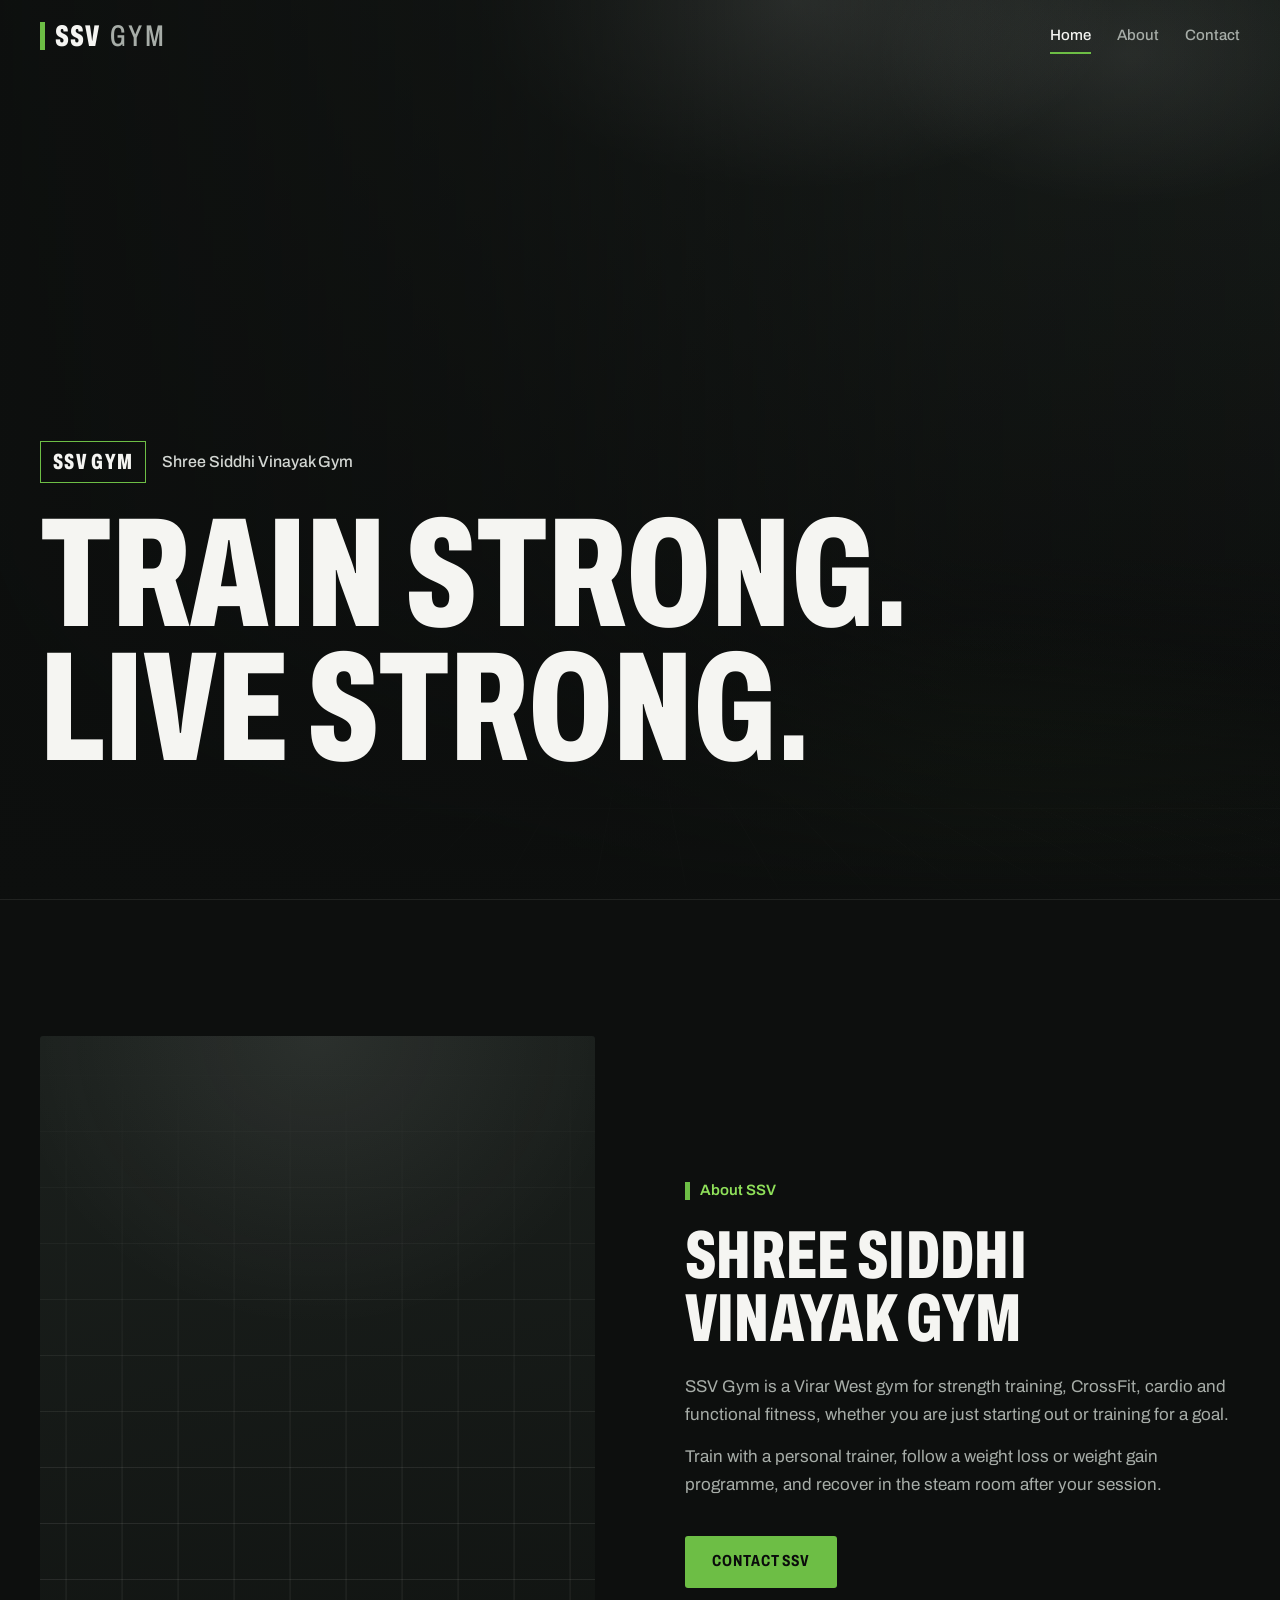
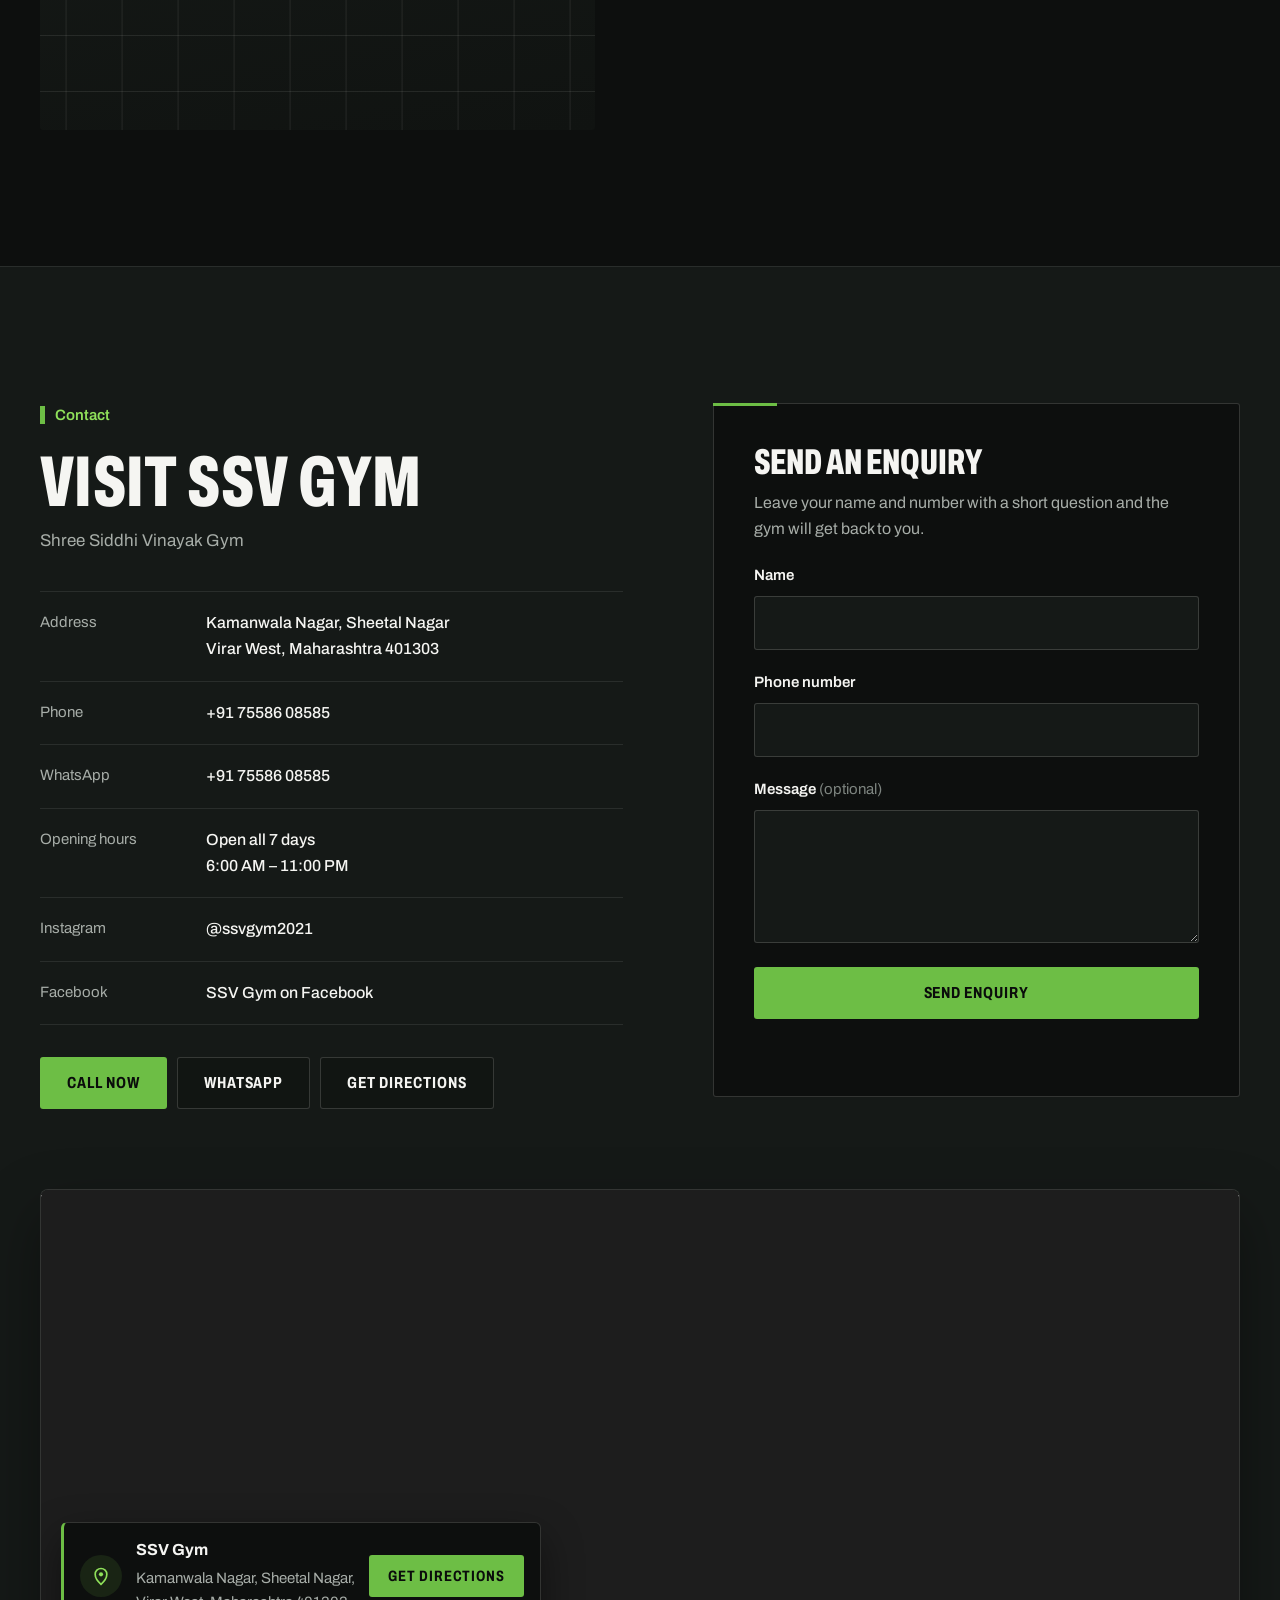
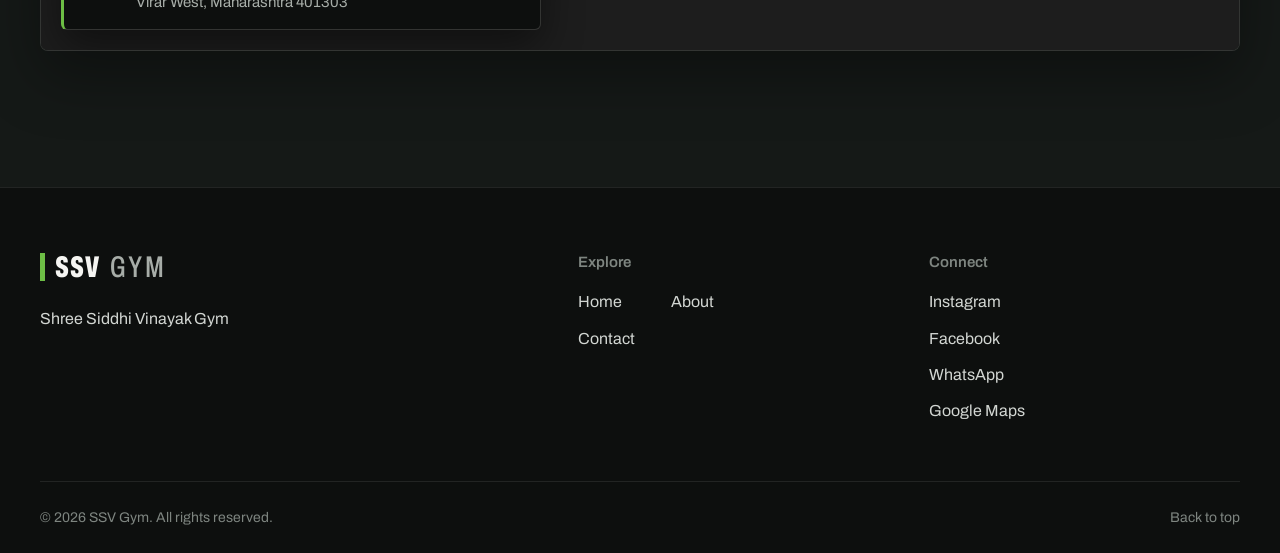
==== index.html @ 437ae0ea "Update index.html" ====
<!DOCTYPE html>
<html lang="en">
<head>
  <meta charset="utf-8">
  <meta name="viewport" content="width=device-width, initial-scale=1, viewport-fit=cover">
  <title>SSV Gym | Shree Siddhi Vinayak Gym, Virar West</title>
  <meta name="description" content="SSV Gym (Shree Siddhi Vinayak Gym) in Virar West: gym floor, CrossFit and functional training, cardio, personal training, weight loss and weight gain programmes, and a steam room.">
  <meta name="theme-color" content="#0D0F0E">

  <!-- Link previews (WhatsApp, Facebook). Swap og:image for a 1200x630 photo of SSV when you have one. -->
  <meta property="og:type" content="website">
  <meta property="og:site_name" content="SSV Gym">
  <meta property="og:title" content="SSV Gym | Shree Siddhi Vinayak Gym, Virar West">
  <meta property="og:description" content="Gym, CrossFit, cardio, personal training and steam room in Virar West. Call or WhatsApp +91 75586 08585.">
  <meta property="og:locale" content="en_IN">
  <meta property="og:url" content="https://ssv-gym.github.io/Website/">
  <meta property="og:image" content="https://ssv-gym.github.io/Website/assets/favicon.jpg">
  <meta name="twitter:card" content="summary_large_image">

  <!-- Browser tab icon: the SSV logo at assets/favicon.jpg (square, at least 192 x 192 px). -->
  <link rel="icon" href="assets/favicon.jpg" type="image/jpeg">
  <link rel="preconnect" href="https://fonts.googleapis.com">
  <link rel="preconnect" href="https://fonts.gstatic.com" crossorigin>
  <link rel="preconnect" href="https://script.google.com">
  <link rel="preconnect" href="https://script.googleusercontent.com">
  <link rel="preconnect" href="https://res.cloudinary.com">
  <link rel="stylesheet" href="https://fonts.googleapis.com/css2?family=Archivo:wdth,wght@62..125,400..800&display=swap">
  <!-- ?v= makes browsers load the new file after an update. Change it whenever you edit a CSS or JS file. -->
  <link rel="stylesheet" href="css/style.css?v=1.4.0">
  <script>document.documentElement.classList.add('js');</script>

  <!-- Business details for Google. Updated from the sheet when the page loads. -->
  <script type="application/ld+json" id="ld-business">
  {
    "@context": "https://schema.org",
    "@type": "ExerciseGym",
    "name": "SSV Gym",
    "alternateName": "Shree Siddhi Vinayak Gym",
    "description": "Gym floor, CrossFit and functional training, cardio, personal training, weight loss and weight gain programmes, and a steam room in Virar West.",
    "telephone": "+917558608585",
    "address": {
      "@type": "PostalAddress",
      "streetAddress": "Kamanwala Nagar, Sheetal Nagar",
      "addressLocality": "Virar West",
      "addressRegion": "Maharashtra",
      "postalCode": "401303",
      "addressCountry": "IN"
    },
    "geo": { "@type": "GeoCoordinates", "latitude": 19.4515801, "longitude": 72.8066756 },
    "hasMap": "https://maps.app.goo.gl/EX4aAEYxKCztUjqv6",
    "sameAs": ["https://www.instagram.com/ssvgym2021/", "https://www.facebook.com/p/SSV-GYM-100069942823280/"]
  }
  </script>

  <!-- Used only if the Google Sheet can't be reached on a visitor's first visit. Keep in step with the General tab. -->
  <script type="application/json" id="fallback-general">
  {
    "gym_name": "SSV Gym",
    "full_name": "Shree Siddhi Vinayak Gym",
    "phone": "+91 75586 08585",
    "whatsapp": "+91 75586 08585",
    "address": "Kamanwala Nagar, Sheetal Nagar | Virar West, Maharashtra 401303",
    "opening_hours": "Open all 7 days | 6:00 AM – 11:00 PM",
    "maps_url": "https://maps.app.goo.gl/EX4aAEYxKCztUjqv6",
    "maps_embed_url": "https://www.google.com/maps/embed?pb=!1m18!1m12!1m3!1d3762.0924582644457!2d72.80667559999999!3d19.451580099999997!2m3!1f0!2f0!3f0!3m2!1i1024!2i768!4f13.1!3m3!1m2!1s0x3be7a93bdce7be0f%3A0x649a18d15a19e63a!2sSSV%20Gym!5e0!3m2!1sen!2sin!4v1790316802069!5m2!1sen!2sin",
    "instagram_url": "https://www.instagram.com/ssvgym2021/",
    "facebook_url": "https://www.facebook.com/p/SSV-GYM-100069942823280/",
    "review_form": false
  }
  </script>
</head>
<body class="has-mobile-bar">
  <a class="skip-link" href="#main">Skip to content</a>

  <header class="site-header">
    <div class="container site-header__inner">
      <a class="logo" href="#home" aria-label="SSV Gym, back to top">
        <span class="logo__bar" aria-hidden="true"></span><span class="logo__word">SSV</span><span class="logo__gym">Gym</span>
      </a>
      <nav class="nav" id="site-nav" aria-label="Main">
        <ul class="nav__list">
          <li><a class="nav__link" href="#home">Home</a></li>
          <li><a class="nav__link" href="#about">About</a></li>
          <li><a class="nav__link" href="#facilities">Facilities</a></li>
          <li><a class="nav__link" href="#membership">Membership</a></li>
          <li><a class="nav__link" href="#trainers">Trainers</a></li>
          <li><a class="nav__link" href="#gallery">Gallery</a></li>
          <li><a class="nav__link" href="#contact">Contact</a></li>
        </ul>
        <a class="btn btn--primary btn--sm nav__cta" href="#membership" data-requires="membership">View membership plans</a>
      </nav>
      <button class="nav-toggle" type="button" aria-expanded="false" aria-controls="site-nav" aria-label="Open menu"><span></span><span></span></button>
    </div>
  </header>

  <main id="main">
    <!-- HERO -->
    <section class="hero" id="home" aria-labelledby="hero-title">
      <div class="hero__media media" id="hero-media" data-label="Hero photo"></div>
      <div class="hero__shade" aria-hidden="true"></div>
      <div class="container hero__inner">
        <h1 class="hero__title" id="hero-title">
          <span class="hero__brand"><b data-g="gym_name">SSV Gym</b><span data-g="full_name">Shree Siddhi Vinayak Gym</span></span>
          <span class="hero__heading" id="hero-heading"><span class="hero__line">Train strong.</span><span class="hero__line">Live strong.</span></span>
        </h1>
        <p class="hero__sub" data-g="hero_subtitle" data-optional>Strength, CrossFit and cardio under one roof in Virar West, with personal training and a steam room for recovery.</p>
        <div class="hero__actions">
          <a class="btn btn--primary" href="#facilities" data-requires="facilities">View facilities</a>
          <a class="btn btn--ghost" href="#membership" data-requires="membership">Membership plans</a>
        </div>
      </div>
      <div class="hero__strip">
        <div class="container">
          <ul class="facility-strip" data-g-list="facility_strip" aria-label="Areas at SSV Gym"><li>Main Gym</li><li>CrossFit</li><li>Cardio</li><li>Steam Room</li></ul>
        </div>
      </div>
    </section>

    <!-- QUICK STATS (General tab: stat_1_value, stat_1_label … stat_6). Hidden while empty. -->
    <section class="stats" id="stats" aria-label="SSV Gym at a glance" hidden>
      <div class="container"><dl class="stats__grid" id="stats-grid"></dl></div>
    </section>

    <!-- ANNOUNCEMENTS (hidden when nothing is active) -->
    <section class="notice" id="announcements" aria-labelledby="notice-title" hidden>
      <div class="container notice__inner">
        <h2 class="notice__label" id="notice-title">Announcements</h2>
        <ul class="notice__list" id="notice-list"></ul>
      </div>
    </section>

    <!-- ABOUT -->
    <section class="section about" id="about" aria-labelledby="about-title">
      <div class="container about__grid">
        <div class="about__media reveal">
          <div class="media media--portrait" id="about-media" data-label="About photo"></div>
          <p class="about__tag" hidden><strong id="zone-count">3</strong> dedicated areas</p>
        </div>
        <div class="about__body reveal">
          <p class="section-label">About SSV</p>
          <h2 id="about-title" data-g="about_heading">Shree Siddhi Vinayak Gym</h2>
          <div class="about__text" id="about-text">
            <p>SSV Gym is a Virar West gym for strength training, CrossFit, cardio and functional fitness, whether you are just starting out or training for a goal.</p>
            <p>Train with a personal trainer, follow a weight loss or weight gain programme, and recover in the steam room after your session.</p>
          </div>
          <ul class="highlights" id="about-highlights"><li>Personal training</li><li>Weight loss and weight gain programmes</li><li>CrossFit and functional training</li><li>Complimentary lockers</li></ul>
          <div class="about__actions">
            <a class="btn btn--primary" href="#contact">Contact SSV</a>
            <a class="text-link" href="#facilities" data-requires="facilities">Explore facilities</a>
          </div>
        </div>
      </div>
    </section>

    <!-- FACILITIES -->
    <section class="section facilities" id="facilities" aria-labelledby="facilities-title">
      <div class="container">
        <header class="section-head reveal">
          <p class="section-label">Facilities</p>
          <h2 id="facilities-title">Strength, conditioning, recovery</h2>
          <p class="section-head__lead" data-g="facilities_intro" data-optional>A full gym floor, a CrossFit and functional training zone, cardio equipment and a steam room for recovery.</p>
        </header>
        <div class="facility-grid reveal" id="facility-grid"></div>
        <div class="facility-extra" id="facility-extra" hidden>
          <h3 class="facility-extra__title">Also at SSV</h3>
          <ul class="facility-extra__list" id="facility-extra-list"></ul>
        </div>
      </div>
    </section>

    <!-- MEMBERSHIP -->
    <section class="section plans" id="membership" aria-labelledby="plans-title">
      <div class="container">
        <header class="section-head section-head--split reveal">
          <div>
            <p class="section-label">Membership</p>
            <h2 id="plans-title">Membership plans</h2>
          </div>
          <p class="section-head__lead">Pick the duration that suits your routine, then tap Enquire to ask about joining.</p>
        </header>
        <div class="plan-board reveal" id="plan-grid"></div>
        <p class="plans__note">Call or WhatsApp the gym to confirm current fees and offers.</p>
      </div>
    </section>

    <!-- TRAINERS (hidden until trainers are added) -->
    <section class="section trainers" id="trainers" aria-labelledby="trainers-title">
      <div class="container">
        <header class="section-head reveal">
          <p class="section-label">Trainers</p>
          <h2 id="trainers-title">Coaches on the floor</h2>
        </header>
        <div class="trainer-grid reveal" id="trainer-grid"></div>
      </div>
    </section>

    <!-- GALLERY (hidden until photos are added) -->
    <section class="section gallery" id="gallery" aria-labelledby="gallery-title">
      <div class="container">
        <header class="section-head section-head--split reveal">
          <div>
            <p class="section-label">Gallery</p>
            <h2 id="gallery-title">Inside SSV</h2>
          </div>
          <p class="section-head__lead">The gym floor, the CrossFit zone, training sessions, equipment and events.</p>
        </header>
        <div class="gallery__bar">
          <div class="chips" id="gallery-filters" role="group" aria-label="Filter photos by category"></div>
          <p class="gallery__count" id="gallery-count" aria-live="polite"></p>
        </div>
        <div class="gallery-grid" id="gallery-grid"></div>
      </div>
    </section>

    <!-- REVIEWS: the most liked three here, the rest in a dialog -->
    <section class="section reviews" id="reviews" aria-labelledby="reviews-title">
      <div class="container">
        <header class="section-head section-head--split reveal">
          <div>
            <p class="section-label">Reviews</p>
            <h2 id="reviews-title">What members say</h2>
          </div>
          <div class="reviews__aside">
            <div class="reviews__summary" id="reviews-summary" hidden>
              <strong class="reviews__avg" id="reviews-avg">0.0</strong>
              <div><div id="reviews-avg-stars"></div><span class="reviews__count" id="reviews-count"></span></div>
            </div>
            <div class="reviews__actions">
              <button class="btn btn--primary btn--sm" type="button" id="write-review" hidden>Write a review</button>
              <a class="text-link" id="google-reviews" href="#reviews" target="_blank" rel="noopener" hidden>See us on Google Maps</a>
            </div>
          </div>
        </header>
        <p class="reviews__note" id="reviews-note" role="status" hidden></p>
        <div class="review-grid reveal" id="review-grid"></div>
        <div class="reviews__more" id="reviews-more" hidden>
          <button class="btn btn--ghost" type="button" id="all-reviews">See all <span id="all-reviews-count"></span> reviews</button>
        </div>
      </div>
    </section>

    <!-- CONTACT -->
    <section class="section contact" id="contact" aria-labelledby="contact-title">
      <div class="container contact__grid">
        <div class="contact__info reveal">
          <p class="section-label">Contact</p>
          <h2 id="contact-title">Visit <span data-g="gym_name">SSV Gym</span></h2>
          <p class="contact__full" data-g="full_name">Shree Siddhi Vinayak Gym</p>
          <dl class="contact__list">
            <div data-row="address"><dt>Address</dt><dd data-g-lines="address">Kamanwala Nagar, Sheetal Nagar<br>Virar West, Maharashtra 401303</dd></div>
            <div data-row="phone"><dt>Phone</dt><dd><a data-link="phone" data-show="phone" href="tel:+917558608585">+91 75586 08585</a></dd></div>
            <div data-row="whatsapp"><dt>WhatsApp</dt><dd><a data-link="whatsapp" data-show="whatsapp" href="https://wa.me/917558608585" target="_blank" rel="noopener">+91 75586 08585</a></dd></div>
            <div data-row="hours"><dt>Opening hours</dt><dd data-g-lines="opening_hours">Open all 7 days<br>6:00 AM – 11:00 PM</dd></div>
            <div data-row="instagram"><dt>Instagram</dt><dd><a data-link="instagram" data-show="instagram" href="https://www.instagram.com/ssvgym2021/" target="_blank" rel="noopener">@ssvgym2021</a></dd></div>
            <div data-row="facebook"><dt>Facebook</dt><dd><a data-link="facebook" data-show="facebook" href="https://www.facebook.com/p/SSV-GYM-100069942823280/" target="_blank" rel="noopener">SSV Gym on Facebook</a></dd></div>
          </dl>
          <div class="contact__actions">
            <a class="btn btn--primary" data-link="phone" href="tel:+917558608585">Call now</a>
            <a class="btn btn--ghost" data-link="whatsapp" href="https://wa.me/917558608585" target="_blank" rel="noopener">WhatsApp</a>
            <a class="btn btn--ghost" data-link="maps" href="https://maps.app.goo.gl/EX4aAEYxKCztUjqv6" target="_blank" rel="noopener">Get directions</a>
          </div>
        </div>
        <div class="contact__side reveal">
          <form class="enquiry" id="enquiry-form" novalidate>
            <h3>Send an enquiry</h3>
            <p class="enquiry__intro">Leave your name and number with a short question and the gym will get back to you.</p>
            <div class="field"><label for="enq-name">Name</label><input id="enq-name" name="name" type="text" autocomplete="name" maxlength="80" required></div>
            <div class="field"><label for="enq-phone">Phone number</label><input id="enq-phone" name="phone" type="tel" autocomplete="tel" inputmode="tel" maxlength="20" required></div>
            <div class="field"><label for="enq-message">Message <span>(optional)</span></label><textarea id="enq-message" name="message" rows="4" maxlength="1000"></textarea></div>
            <div class="hp" aria-hidden="true"><label for="enq-website">Leave this empty</label><input id="enq-website" name="website" type="text" tabindex="-1" autocomplete="off"></div>
            <button class="btn btn--primary btn--block" type="submit">Send enquiry</button>
            <p class="enquiry__status" id="enquiry-status" role="status" aria-live="polite"></p>
          </form>
        </div>
      </div>
      <!-- MAP: dark to match the site, normal colours on hover, with the address and a directions button -->
      <div class="container contact__map reveal" hidden>
        <figure class="map" id="map-embed"></figure>
      </div>
    </section>
  </main>

  <footer class="site-footer">
    <div class="container footer__grid">
      <div class="footer__brand">
        <a class="logo" href="#home" aria-label="SSV Gym, back to top"><span class="logo__bar" aria-hidden="true"></span><span class="logo__word">SSV</span><span class="logo__gym">Gym</span></a>
        <p class="footer__full" data-g="full_name">Shree Siddhi Vinayak Gym</p>
        <p class="footer__tagline" data-g="tagline" data-optional>Train strong. Live strong.</p>
        <ul class="facility-strip facility-strip--small" data-g-list="facility_strip"><li>Main Gym</li><li>CrossFit</li><li>Cardio</li><li>Steam Room</li></ul>
      </div>
      <nav aria-label="Footer">
        <h2 class="footer__title">Explore</h2>
        <ul class="footer__nav">
          <li><a href="#home">Home</a></li>
          <li><a href="#about">About</a></li>
          <li><a href="#facilities">Facilities</a></li>
          <li><a href="#membership">Membership</a></li>
          <li><a href="#trainers">Trainers</a></li>
          <li><a href="#gallery">Gallery</a></li>
          <li><a href="#reviews">Reviews</a></li>
          <li><a href="#contact">Contact</a></li>
        </ul>
      </nav>
      <div id="footer-connect">
        <h2 class="footer__title">Connect</h2>
        <ul class="footer__links">
          <li><a data-link="instagram" href="https://www.instagram.com/ssvgym2021/" target="_blank" rel="noopener">Instagram</a></li>
          <li><a data-link="facebook" href="https://www.facebook.com/p/SSV-GYM-100069942823280/" target="_blank" rel="noopener">Facebook</a></li>
          <li><a data-link="whatsapp" href="https://wa.me/917558608585" target="_blank" rel="noopener">WhatsApp</a></li>
          <li><a data-link="maps" href="https://maps.app.goo.gl/EX4aAEYxKCztUjqv6" target="_blank" rel="noopener">Google Maps</a></li>
        </ul>
      </div>
    </div>
    <div class="container footer__bottom">
      <p>&copy; <span id="year">2026</span> SSV Gym. All rights reserved.</p>
      <a href="#home">Back to top</a>
    </div>
  </footer>

  <nav class="mobile-bar" id="mobile-bar" aria-label="Quick contact">
    <a class="btn btn--ghost" data-link="phone" href="tel:+917558608585">Call</a>
    <a class="btn btn--primary" data-link="whatsapp" href="https://wa.me/917558608585" target="_blank" rel="noopener">WhatsApp</a>
  </nav>

  <dialog class="lightbox" id="lightbox" aria-label="Photo viewer">
    <div class="lightbox__inner">
      <button class="lb-btn lightbox__close" type="button" data-lb="close" aria-label="Close photo viewer"><svg viewBox="0 0 24 24" aria-hidden="true"><path d="M6 6l12 12M18 6L6 18"/></svg></button>
      <button class="lb-btn lightbox__prev" type="button" data-lb="prev" aria-label="Previous photo"><svg viewBox="0 0 24 24" aria-hidden="true"><path d="M15 5l-7 7 7 7"/></svg></button>
      <figure class="lightbox__figure">
        <div id="lb-media"></div>
        <figcaption><span class="lightbox__count" id="lb-count"></span><strong id="lb-title"></strong><span id="lb-caption"></span></figcaption>
      </figure>
      <button class="lb-btn lightbox__next" type="button" data-lb="next" aria-label="Next photo"><svg viewBox="0 0 24 24" aria-hidden="true"><path d="M9 5l7 7-7 7"/></svg></button>
    </div>
  </dialog>

  <!-- ALL REVIEWS -->
  <dialog class="sheet" id="reviews-dialog" aria-labelledby="reviews-dialog-title">
    <div class="sheet__panel">
      <header class="sheet__head">
        <h2 id="reviews-dialog-title">All reviews</h2>
        <button class="lb-btn sheet__close" type="button" data-close aria-label="Close"><svg viewBox="0 0 24 24" aria-hidden="true"><path d="M6 6l12 12M18 6L6 18"/></svg></button>
      </header>
      <div class="sheet__bar">
        <div class="chips" role="group" aria-label="Sort reviews">
          <button type="button" class="chip" data-sort="top" aria-pressed="true">Most liked</button>
          <button type="button" class="chip" data-sort="new" aria-pressed="false">Newest</button>
        </div>
      </div>
      <div class="sheet__body">
        <div class="review-list" id="review-list"></div>
        <button class="btn btn--ghost btn--block" type="button" id="review-list-more" hidden>Show more reviews</button>
      </div>
    </div>
  </dialog>

  <!-- WRITE A REVIEW -->
  <dialog class="sheet sheet--narrow" id="review-dialog" aria-labelledby="review-dialog-title">
    <form class="sheet__panel review-form" id="review-form" novalidate>
      <header class="sheet__head">
        <h2 id="review-dialog-title">Write a review</h2>
        <button class="lb-btn sheet__close" type="button" data-close aria-label="Close"><svg viewBox="0 0 24 24" aria-hidden="true"><path d="M6 6l12 12M18 6L6 18"/></svg></button>
      </header>
      <div class="sheet__body">
        <fieldset class="stars-input">
          <legend>Your rating</legend>
          <div class="stars-input__row">
            <input type="radio" id="rate-5" name="rating" value="5"><label for="rate-5"><span class="sr-only">5 stars</span><svg viewBox="0 0 24 24" aria-hidden="true"><path d="M12 2.8l2.8 5.7 6.3.9-4.55 4.43 1.07 6.27L12 17.1l-5.62 2.99 1.07-6.27L2.9 9.4l6.3-.9z"/></svg></label>
            <input type="radio" id="rate-4" name="rating" value="4"><label for="rate-4"><span class="sr-only">4 stars</span><svg viewBox="0 0 24 24" aria-hidden="true"><path d="M12 2.8l2.8 5.7 6.3.9-4.55 4.43 1.07 6.27L12 17.1l-5.62 2.99 1.07-6.27L2.9 9.4l6.3-.9z"/></svg></label>
            <input type="radio" id="rate-3" name="rating" value="3"><label for="rate-3"><span class="sr-only">3 stars</span><svg viewBox="0 0 24 24" aria-hidden="true"><path d="M12 2.8l2.8 5.7 6.3.9-4.55 4.43 1.07 6.27L12 17.1l-5.62 2.99 1.07-6.27L2.9 9.4l6.3-.9z"/></svg></label>
            <input type="radio" id="rate-2" name="rating" value="2"><label for="rate-2"><span class="sr-only">2 stars</span><svg viewBox="0 0 24 24" aria-hidden="true"><path d="M12 2.8l2.8 5.7 6.3.9-4.55 4.43 1.07 6.27L12 17.1l-5.62 2.99 1.07-6.27L2.9 9.4l6.3-.9z"/></svg></label>
            <input type="radio" id="rate-1" name="rating" value="1"><label for="rate-1"><span class="sr-only">1 star</span><svg viewBox="0 0 24 24" aria-hidden="true"><path d="M12 2.8l2.8 5.7 6.3.9-4.55 4.43 1.07 6.27L12 17.1l-5.62 2.99 1.07-6.27L2.9 9.4l6.3-.9z"/></svg></label>
          </div>
          <span class="stars-input__text" id="rating-text" aria-hidden="true">Tap a star</span>
        </fieldset>
        <div class="field"><label for="rev-name">Your name</label><input id="rev-name" name="name" type="text" autocomplete="name" maxlength="60" required></div>
        <div class="field"><label for="rev-text">Your review</label><textarea id="rev-text" name="review" rows="5" maxlength="800" required></textarea><small class="field__count"><span id="rev-count">0</span> / 800</small></div>
        <div class="hp" aria-hidden="true"><label for="rev-website">Leave this empty</label><input id="rev-website" name="website" type="text" tabindex="-1" autocomplete="off"></div>
        <button class="btn btn--primary btn--block" type="submit">Post review</button>
        <p class="enquiry__status" id="review-status" role="status" aria-live="polite"></p>
        <p class="review-form__note">Your name and review will be shown on this website.</p>
      </div>
    </form>
  </dialog>

  <noscript><p class="noscript">JavaScript is turned off, so some content can't load. Call or WhatsApp the gym on +91 75586 08585.</p></noscript>

  <script src="js/config.js?v=1.4.0"></script>
  <script src="js/utils.js?v=1.4.0"></script>
  <script src="js/api.js?v=1.4.0"></script>
  <script src="js/gallery.js?v=1.4.0"></script>
  <script src="js/main.js?v=1.4.0"></script>
</body>
</html>
---- css/style.css ----
/* ==========================================================================
   SSV GYM — WEBSITE STYLES                                           v1.4.0
   Palette taken from the gym itself: rubber floor black, charcoal panels,
   machine-frame green (accent only), chalk white. The 5px green bar used in
   the logo is the one recurring ornament. Grids echo the floor tiles.
   Change colours in :root and everything else follows.
   ========================================================================== */

:root {
  color-scheme: dark;     /* dark scrollbars and form controls */
  --bg: #0D0F0E;          /* rubber floor */
  --bg-2: #151917;        /* charcoal panels */
  --bg-3: #1D221F;        /* raised surfaces */
  --line: rgba(245, 245, 242, 0.09);
  --line-2: rgba(245, 245, 242, 0.16);
  --green: #6DBE45;       /* machine-frame green, accents only */
  --green-2: #8FE05A;     /* hover / highlight */
  --green-soft: rgba(109, 190, 69, 0.12);
  --text: #F5F5F2;
  --text-2: #D2D6D2;
  --muted: #A7ADA8;
  --muted-2: #7E8580;
  --error: #F0957F;
  --scroll: #343B37;
  --scroll-hover: #4A544E;

  --font: "Archivo", "Helvetica Neue", Arial, sans-serif;
  --font-narrow: "Archivo", "Arial Narrow", "Roboto Condensed", sans-serif;

  --container: 1240px;
  --gutter: clamp(20px, 4vw, 40px);
  --header-h: 72px;
  --radius: 3px;
  --ease: cubic-bezier(0.2, 0.7, 0.2, 1);
}

/* ---------- base ---------- */
*, *::before, *::after { box-sizing: border-box; }
html { scroll-behavior: smooth; -webkit-text-size-adjust: 100%; scrollbar-color: var(--scroll) var(--bg); scrollbar-width: thin; }
body { margin: 0; background: var(--bg); color: var(--text); font: 400 1rem/1.65 var(--font); -webkit-font-smoothing: antialiased; }
img, svg { display: block; max-width: 100%; }
a { color: inherit; text-decoration: none; }
h1, h2, h3, h4, p, ul, dl, dd, figure, blockquote { margin: 0; }
ul { padding: 0; list-style: none; }
button, input, textarea { font: inherit; color: inherit; }
[hidden] { display: none !important; }
:focus-visible { outline: 2px solid var(--green-2); outline-offset: 3px; }
::selection { background: var(--green); color: var(--bg); }
/* Scrollbars that match the dark design (Chrome, Edge, Safari; Firefox uses scrollbar-color above) */
::-webkit-scrollbar { width: 10px; height: 10px; }
::-webkit-scrollbar-track { background: var(--bg); }
::-webkit-scrollbar-thumb { border: 2px solid var(--bg); border-radius: 999px; background: var(--scroll); }
::-webkit-scrollbar-thumb:hover { background: var(--scroll-hover); }
.sr-only { position: absolute; width: 1px; height: 1px; margin: -1px; padding: 0; overflow: hidden; clip: rect(0 0 0 0); white-space: nowrap; border: 0; }
.skip-link { position: absolute; left: 16px; top: -64px; z-index: 100; padding: 12px 18px; background: var(--green); color: var(--bg); font-weight: 600; transition: top .2s; }
.skip-link:focus { top: 12px; }
.container { width: min(100% - 2 * var(--gutter), var(--container)); margin-inline: auto; }

h1, h2 { font-family: var(--font-narrow); font-stretch: 62.5%; font-weight: 800; line-height: .92; letter-spacing: .005em; text-transform: uppercase; }
h3, h4 { font-weight: 700; line-height: 1.25; }

/* ---------- shared components ---------- */
.section { padding-block: clamp(80px, 11vw, 136px); }
section[id] { scroll-margin-top: var(--header-h); }

.section-label { display: inline-flex; align-items: center; gap: 10px; color: var(--green-2); font-size: .9375rem; font-weight: 600; }
.section-label::before { content: ""; width: 5px; height: 18px; background: var(--green); }

.section-head { max-width: 780px; margin-bottom: clamp(36px, 5vw, 56px); }
.section-head h2 { margin-top: 16px; font-size: clamp(2.75rem, 6.4vw, 5rem); }
.section-head__lead { margin-top: 18px; max-width: 58ch; color: var(--muted); font-size: 1.0625rem; }
.section-head--split { max-width: none; display: grid; gap: 20px; align-items: end; }
@media (min-width: 900px) {
  .section-head--split { grid-template-columns: minmax(0, 1fr) minmax(0, 460px); gap: 48px; }
  .section-head--split .section-head__lead { margin-top: 0; }
}

.btn { display: inline-flex; align-items: center; justify-content: center; gap: 10px; min-height: 52px; padding: 0 26px; border: 1px solid transparent; border-radius: var(--radius); font-family: var(--font-narrow); font-stretch: 75%; font-weight: 700; font-size: 1rem; letter-spacing: .06em; text-transform: uppercase; white-space: nowrap; cursor: pointer; transition: background-color .2s, border-color .2s, color .2s; }
.btn--primary { background: var(--green); color: #0A0C0B; }
.btn--primary:hover { background: var(--green-2); }
.btn--ghost { border-color: var(--line-2); background: rgba(13, 15, 14, .4); color: var(--text); }
.btn--ghost:hover { border-color: var(--green); color: var(--green-2); }
.btn--sm { min-height: 42px; padding: 0 18px; font-size: .9375rem; }
.btn--block { width: 100%; }
.btn[disabled] { opacity: .6; pointer-events: none; }
.text-link { padding-bottom: 3px; border-bottom: 1px solid var(--green); font-weight: 600; transition: color .2s; }
.text-link:hover { color: var(--green-2); }

/* ---------- image boxes & designed placeholders ---------- */
.media { position: relative; overflow: hidden; background: radial-gradient(80% 60% at var(--ph-x, 50%) 0%, rgba(245, 245, 242, .08), transparent 70%), linear-gradient(170deg, #1B201D 0%, #101311 100%); }
.media img { position: absolute; inset: 0; width: 100%; height: 100%; object-fit: cover; }
.media:not(.has-img)::before { content: ""; position: absolute; inset: 0; background-image: linear-gradient(var(--line) 1px, transparent 1px), linear-gradient(90deg, var(--line) 1px, transparent 1px); background-size: 56px 56px; background-position: center; -webkit-mask-image: linear-gradient(180deg, transparent, #000 65%); mask-image: linear-gradient(180deg, transparent, #000 65%); }
.tone-1 { --ph-x: 18%; }
.tone-2 { --ph-x: 82%; }
.tone-3 { --ph-x: 35%; }

/* ---------- header & navigation ---------- */
.site-header { position: fixed; inset: 0 0 auto; z-index: 50; height: var(--header-h); border-bottom: 1px solid transparent; transition: background-color .3s, border-color .3s; }
.site-header.is-scrolled { background: rgba(13, 15, 14, .9); border-bottom-color: var(--line); -webkit-backdrop-filter: blur(12px); backdrop-filter: blur(12px); }
.site-header__inner { height: 100%; display: flex; align-items: center; justify-content: space-between; gap: 24px; }
.logo { position: relative; z-index: 2; display: inline-flex; align-items: center; gap: 10px; font-family: var(--font-narrow); font-stretch: 62.5%; font-size: 1.875rem; line-height: 1; text-transform: uppercase; }
.logo__bar { width: 5px; height: 28px; background: var(--green); }
.logo__word { font-weight: 800; letter-spacing: .03em; }
.logo__gym { font-weight: 500; letter-spacing: .08em; color: var(--muted); }
.nav { display: flex; align-items: center; gap: 36px; }
.nav__list { display: flex; gap: 26px; }
.nav__link { position: relative; display: block; padding: 8px 0; color: var(--muted); font-size: .9375rem; font-weight: 500; transition: color .2s; }
.nav__link::after { content: ""; position: absolute; left: 0; right: 0; bottom: 2px; height: 2px; background: var(--green); transform: scaleX(0); transform-origin: left; transition: transform .3s var(--ease); }
.nav__link:hover, .nav__link.is-active { color: var(--text); }
.nav__link:hover::after, .nav__link.is-active::after { transform: scaleX(1); }
.nav-toggle { display: none; }

@media (max-width: 1080px) {
  .nav-toggle { position: relative; z-index: 2; display: inline-flex; flex-direction: column; justify-content: center; gap: 6px; width: 48px; height: 48px; padding: 0 13px; border: 1px solid var(--line-2); border-radius: var(--radius); background: rgba(13, 15, 14, .5); cursor: pointer; }
  .nav-toggle span { height: 2px; background: var(--text); transition: transform .3s var(--ease); }
  .nav-open .nav-toggle span:first-child { transform: translateY(4px) rotate(45deg); }
  .nav-open .nav-toggle span:last-child { transform: translateY(-4px) rotate(-45deg); }
  .nav { position: fixed; inset: 0; z-index: 1; flex-direction: column; align-items: stretch; justify-content: space-between; gap: 32px; padding: calc(var(--header-h) + 24px) var(--gutter) calc(32px + env(safe-area-inset-bottom)); overflow-y: auto; scrollbar-width: thin; background: var(--bg); opacity: 0; visibility: hidden; transition: opacity .25s, visibility .25s; }
  .nav-open .nav { opacity: 1; visibility: visible; }
  body.nav-open { overflow: hidden; }
  /* backdrop-filter would trap the fixed menu inside the header */
  .nav-open .site-header { background: var(--bg); -webkit-backdrop-filter: none; backdrop-filter: none; }
  .nav__list { flex-direction: column; gap: 0; }
  .nav__link { padding: 14px 0; border-bottom: 1px solid var(--line); color: var(--text); font-family: var(--font-narrow); font-stretch: 62.5%; font-weight: 800; font-size: 2.25rem; line-height: 1; text-transform: uppercase; }
  .nav__link::after { display: none; }
  .nav__link.is-active { color: var(--green-2); }
  .nav__cta { min-height: 54px; }
}

/* ---------- hero ---------- */
.hero { position: relative; isolation: isolate; display: flex; flex-direction: column; justify-content: flex-end; min-height: 640px; min-height: max(640px, 100svh); overflow: hidden; }
.hero__media { position: absolute; inset: 0; z-index: -2; }
.hero__shade { position: absolute; inset: 0; z-index: -1; background: linear-gradient(90deg, rgba(13, 15, 14, .94) 0%, rgba(13, 15, 14, .72) 38%, rgba(13, 15, 14, .25) 75%, rgba(13, 15, 14, .15) 100%), linear-gradient(0deg, var(--bg) 0%, rgba(13, 15, 14, 0) 38%); }
/* No hero photo: overhead lights and a perspective floor-tile grid */
.hero__media:not(.has-img) { background: radial-gradient(36% 30% at 62% 0%, rgba(245, 245, 242, .16), transparent 70%), radial-gradient(28% 24% at 88% 6%, rgba(245, 245, 242, .10), transparent 70%), radial-gradient(50% 45% at 78% 100%, rgba(109, 190, 69, .12), transparent 70%), linear-gradient(180deg, #1A1F1C 0%, #0D0F0E 75%); }
.hero__media:not(.has-img)::before { inset: auto -40% 0 -40%; height: 62%; background-image: linear-gradient(var(--line-2) 1px, transparent 1px), linear-gradient(90deg, var(--line-2) 1px, transparent 1px); background-size: 96px 96px; transform: perspective(520px) rotateX(64deg); transform-origin: bottom; -webkit-mask-image: linear-gradient(0deg, #000 10%, transparent 90%); mask-image: linear-gradient(0deg, #000 10%, transparent 90%); }
.hero__inner { padding-top: calc(var(--header-h) + 72px); padding-bottom: clamp(48px, 7vw, 88px); }
.hero__title { display: flex; flex-direction: column; gap: 24px; }
.hero__brand { display: flex; flex-wrap: wrap; align-items: center; gap: 10px 16px; color: var(--text-2); font-family: var(--font); font-stretch: 100%; font-size: 1rem; font-weight: 500; line-height: 1.2; letter-spacing: 0; text-transform: none; }
.hero__brand b { padding: 7px 12px 6px; border: 1px solid var(--green); color: var(--text); font-family: var(--font-narrow); font-stretch: 62.5%; font-weight: 800; font-size: 1.375rem; letter-spacing: .06em; text-transform: uppercase; }
.hero__heading { display: block; font-size: clamp(2.75rem, 13.5vw, 9.75rem); line-height: .86; }
.hero__line { display: block; }
.hero__sub { max-width: 44ch; margin-top: 26px; color: var(--text-2); font-size: clamp(1.0625rem, 1.5vw, 1.25rem); }
.hero__actions { display: flex; flex-wrap: wrap; gap: 12px; margin-top: 36px; }
.hero__strip { border-top: 1px solid var(--line); background: rgba(13, 15, 14, .7); -webkit-backdrop-filter: blur(8px); backdrop-filter: blur(8px); }
.facility-strip { display: flex; flex-wrap: wrap; align-items: center; min-height: 64px; row-gap: 6px; font-family: var(--font-narrow); font-stretch: 75%; font-weight: 700; font-size: 1.0625rem; letter-spacing: .08em; text-transform: uppercase; }
.facility-strip li + li::before { content: "\2022"; margin: 0 16px; color: var(--green); }
.facility-strip--small { min-height: 0; margin-top: 16px; color: var(--muted); font-size: .9375rem; }

/* The one orchestrated moment: hero load sequence */
@keyframes rise { from { opacity: 0; transform: translateY(28px); } to { opacity: 1; transform: none; } }
@keyframes settle { from { opacity: 0; transform: scale(1.06); } to { opacity: 1; transform: none; } }
@keyframes fade { from { opacity: 0; } to { opacity: 1; } }
.js .hero__media { animation: settle 1.6s var(--ease) both; }
.js .hero__brand, .js .hero__line, .js .hero__sub, .js .hero__actions { animation: rise .9s var(--ease) both; }
.js .hero__line:nth-child(1) { animation-delay: .1s; }
.js .hero__line:nth-child(2) { animation-delay: .2s; }
.js .hero__line:nth-child(3) { animation-delay: .28s; }
.js .hero__sub { animation-delay: .34s; }
.js .hero__actions { animation-delay: .44s; }

/* ---------- stats ---------- */
.stats { border-bottom: 1px solid var(--line); }
.stats__grid { display: grid; grid-template-columns: repeat(auto-fit, minmax(150px, 1fr)); overflow: hidden; }
.stat { display: flex; flex-direction: column-reverse; justify-content: flex-end; gap: 8px; padding: 30px 24px; box-shadow: 1px 0 0 var(--line), 0 1px 0 var(--line); }
.stat__value { font-family: var(--font-narrow); font-stretch: 62.5%; font-weight: 800; font-size: clamp(2.75rem, 5vw, 4rem); line-height: 1; }
.stat__affix { color: var(--green); }
.stat__label { color: var(--muted); font-size: .9375rem; font-weight: 500; }

/* ---------- announcements ---------- */
.notice { border-bottom: 1px solid var(--line); background: var(--bg-2); }
.notice__inner { display: grid; gap: 14px 40px; padding-block: 24px; }
.notice__label { display: inline-flex; align-items: center; gap: 10px; height: fit-content; color: var(--green-2); font-family: var(--font); font-stretch: 100%; font-size: .9375rem; font-weight: 600; line-height: 1.4; text-transform: none; }
.notice__label::before { content: ""; width: 8px; height: 8px; border-radius: 50%; background: var(--green); box-shadow: 0 0 0 4px var(--green-soft); }
.notice__list { display: grid; gap: 14px; }
.notice__item { display: grid; gap: 2px 24px; }
.notice__item time { padding-top: 2px; color: var(--muted-2); font-size: .875rem; }
.notice__item h3 { font-size: 1.0625rem; }
.notice__item p { color: var(--muted); }
@media (min-width: 760px) {
  .notice__inner { grid-template-columns: 200px minmax(0, 1fr); }
  .notice__item { grid-template-columns: 120px minmax(0, 1fr); }
}

/* ---------- about ---------- */
.about__grid { display: grid; gap: 48px; align-items: center; }
.about__media { position: relative; }
.media--portrait { aspect-ratio: 4 / 5; border-radius: var(--radius); }
.about__tag { position: absolute; left: 0; bottom: 0; display: flex; align-items: baseline; gap: 10px; padding: 18px 22px; border-top: 2px solid var(--green); background: var(--bg); color: var(--text-2); font-weight: 500; }
.about__tag strong { font-family: var(--font-narrow); font-stretch: 62.5%; font-weight: 800; font-size: 2.5rem; line-height: 1; color: var(--text); }
.about__body h2 { margin-top: 16px; font-size: clamp(2.5rem, 5.4vw, 4.25rem); }
.about__text { display: grid; gap: 14px; max-width: 60ch; margin-top: 24px; color: var(--muted); font-size: 1.0625rem; }
.highlights { display: grid; grid-template-columns: 1fr 1fr; gap: 12px 24px; margin-top: 32px; padding-top: 28px; border-top: 1px solid var(--line); }
.highlights li { display: flex; align-items: baseline; gap: 12px; font-weight: 600; }
.highlights li::before { content: ""; flex: none; width: 10px; height: 10px; background: var(--green); transform: translateY(1px); }
.about__actions { display: flex; flex-wrap: wrap; align-items: center; gap: 28px; margin-top: 36px; }
@media (min-width: 920px) { .about__grid { grid-template-columns: minmax(0, 1fr) minmax(0, 1fr); gap: clamp(56px, 7vw, 104px); } }
@media (max-width: 480px) { .highlights { grid-template-columns: 1fr; } }

/* ---------- facilities: three zones side by side ---------- */
.facilities { border-top: 1px solid var(--line); }
.facility-grid { display: grid; gap: 2px; }
.facility-card { position: relative; isolation: isolate; display: flex; flex-direction: column; justify-content: flex-end; min-height: clamp(440px, 48vw, 600px); overflow: hidden; background: var(--bg-2); }
.facility-card__media { position: absolute; inset: 0; z-index: -2; transition: transform 1.2s var(--ease); }
.facility-card::before { content: ""; position: absolute; inset: 0; z-index: -1; background: linear-gradient(180deg, rgba(13, 15, 14, .05) 25%, rgba(13, 15, 14, .88) 80%); }
.facility-card::after { content: ""; position: absolute; left: 0; right: 0; bottom: 0; height: 3px; background: var(--green); transform: scaleX(0); transform-origin: left; transition: transform .6s var(--ease); }
a.facility-card:hover::after, a.facility-card:focus-visible::after { transform: scaleX(1); }
.facility-card:hover .facility-card__media { transform: scale(1.04); }
.facility-card:focus-visible { outline-offset: -3px; }
.facility-card__arrow { position: absolute; top: 20px; right: 20px; display: grid; place-items: center; width: 46px; height: 46px; border: 1px solid var(--line-2); border-radius: 50%; background: rgba(13, 15, 14, .5); transition: background-color .3s, border-color .3s, color .3s; }
.facility-card__arrow svg { width: 18px; height: 18px; transform: rotate(-45deg); transition: transform .3s var(--ease); }
.facility-card:hover .facility-card__arrow { border-color: var(--green); background: var(--green); color: #0A0C0B; }
.facility-card:hover .facility-card__arrow svg { transform: none; }
.facility-card__body { padding: clamp(24px, 3vw, 36px); }
.facility-card__title { font-family: var(--font-narrow); font-stretch: 62.5%; font-weight: 800; font-size: clamp(2.25rem, 3.6vw, 3.25rem); line-height: .95; text-transform: uppercase; }
.facility-card__tags { margin-top: 12px; color: var(--green-2); font-size: .9375rem; font-weight: 600; }
.facility-card__tags i { font-style: normal; color: var(--green); }
.facility-card__desc { max-width: 40ch; margin-top: 12px; color: var(--text-2); }
.facility-extra { display: grid; gap: 20px; margin-top: 48px; }
.facility-extra__title { padding-top: 18px; font-size: 1.125rem; }
.facility-extra__list { display: grid; }
.facility-extra__list li { display: flex; gap: 14px; padding: 18px 0; border-top: 1px solid var(--line); }
.facility-extra__list li::before { content: ""; flex: none; width: 10px; height: 10px; margin-top: 7px; background: var(--green); }
.facility-extra__list h4 { font-size: 1.0625rem; }
.facility-extra__list p { margin-top: 4px; color: var(--muted); font-size: .9375rem; }
@media (min-width: 640px) { .facility-extra__list { grid-template-columns: repeat(2, 1fr); column-gap: 40px; } }
@media (min-width: 760px) { .facility-grid { grid-template-columns: repeat(2, 1fr); } }
@media (min-width: 900px) { .facility-extra { grid-template-columns: 220px minmax(0, 1fr); gap: 40px; } }
@media (min-width: 1024px) { .facility-grid { grid-template-columns: repeat(3, 1fr); } }

/* ---------- membership: one rate board, not separate cards ---------- */
.plans { position: relative; border-block: 1px solid var(--line); background: var(--bg-2); }
.plans::before { content: ""; position: absolute; inset: 0; pointer-events: none; background-image: linear-gradient(var(--line) 1px, transparent 1px), linear-gradient(90deg, var(--line) 1px, transparent 1px); background-size: 96px 96px; -webkit-mask-image: radial-gradient(80% 70% at 50% 0%, #000, transparent); mask-image: radial-gradient(80% 70% at 50% 0%, #000, transparent); }
.plans > .container { position: relative; }
.plan-board { display: grid; overflow: hidden; border: 1px solid var(--line-2); border-radius: var(--radius); background: var(--bg); }
.plan { position: relative; display: flex; flex-direction: column; padding: 32px 28px; box-shadow: 1px 0 0 var(--line-2), 0 1px 0 var(--line-2); }
.plan--featured { background: linear-gradient(180deg, var(--green-soft), transparent 45%); }
.plan--featured::before { content: ""; position: absolute; left: 0; right: 0; top: 0; height: 3px; background: var(--green); }
.plan__top { display: flex; align-items: center; justify-content: space-between; gap: 12px; min-height: 26px; }
.plan__name { color: var(--green-2); font-size: 1.0625rem; font-weight: 600; }
.plan__badge { padding: 5px 9px; border-radius: 2px; background: var(--green); color: #0A0C0B; font-size: .75rem; font-weight: 700; white-space: nowrap; }
.plan__price { margin-top: 28px; font-family: var(--font-narrow); font-stretch: 62.5%; font-weight: 800; font-size: clamp(3rem, 4.4vw, 3.75rem); line-height: 1; overflow-wrap: anywhere; }
.plan__price--ask { display: flex; align-items: flex-end; min-height: 1em; font-size: clamp(2rem, 3vw, 2.5rem); color: var(--text-2); }
.plan__duration { display: flex; flex-wrap: wrap; justify-content: space-between; gap: 4px 12px; margin-top: 10px; color: var(--text-2); font-weight: 500; }
.plan__per { color: var(--muted-2); font-size: .875rem; }
.plan__body { flex: 1; margin: 24px 0 28px; padding-top: 22px; border-top: 1px solid var(--line); }
.plan__desc { color: var(--muted); font-size: .9375rem; }
.plan__features { display: grid; gap: 10px; margin-top: 16px; }
.plan__features li { display: flex; gap: 12px; font-size: .9375rem; }
.plan__features li::before { content: ""; flex: none; width: 12px; height: 7px; margin-top: 7px; border-left: 2px solid var(--green); border-bottom: 2px solid var(--green); transform: rotate(-45deg); }
.plans__note { margin-top: 24px; color: var(--muted-2); font-size: .9375rem; }
@media (min-width: 640px) { .plan-board { grid-template-columns: repeat(2, 1fr); } }
@media (min-width: 1100px) { .plan-board { grid-template-columns: repeat(var(--cols, 4), 1fr); } }

/* ---------- trainers ---------- */
.trainer-grid { display: grid; gap: 32px 20px; grid-template-columns: repeat(auto-fill, minmax(min(250px, 100%), 1fr)); }
.trainer__media { aspect-ratio: 4 / 5; border-radius: var(--radius); }
.trainer__media img { filter: grayscale(.25); transition: filter .5s, transform 1s var(--ease); }
.trainer:hover .trainer__media img { filter: none; transform: scale(1.03); }
.trainer__body { padding-top: 18px; }
.trainer__name { font-family: var(--font-narrow); font-stretch: 62.5%; font-weight: 800; font-size: 2rem; line-height: 1; text-transform: uppercase; }
.trainer__role { margin-top: 6px; color: var(--green-2); font-size: .9375rem; font-weight: 600; }
.trainer__spec { margin-top: 10px; color: var(--text-2); font-size: .9375rem; font-weight: 500; }
.trainer__bio { margin-top: 8px; color: var(--muted); font-size: .9375rem; }

/* ---------- gallery ---------- */
.gallery { border-block: 1px solid var(--line); background: var(--bg-2); }
.gallery__bar { display: flex; flex-wrap: wrap; align-items: center; justify-content: space-between; gap: 16px; margin-bottom: 24px; }
.chips { display: flex; flex-wrap: wrap; gap: 8px; }
.chip { min-height: 42px; padding: 0 18px; border: 1px solid var(--line-2); border-radius: 999px; background: transparent; color: var(--muted); font-size: .9375rem; font-weight: 500; cursor: pointer; transition: color .2s, border-color .2s, background-color .2s; }
.chip:hover { border-color: var(--muted-2); color: var(--text); }
.chip[aria-pressed="true"] { border-color: var(--green); background: var(--green); color: #0A0C0B; font-weight: 600; }
.gallery__count { color: var(--muted-2); font-size: .9375rem; }
.gallery-grid { display: grid; gap: 8px; grid-template-columns: repeat(2, 1fr); grid-auto-rows: 150px; grid-auto-flow: dense; }
.g-item { position: relative; min-width: 0; }
.g-item--tall { grid-row: span 2; }
.g-item--wide { grid-column: span 2; }
.g-item__btn { position: absolute; inset: 0; display: block; width: 100%; padding: 0; overflow: hidden; border: 0; border-radius: var(--radius); background: none; text-align: left; cursor: zoom-in; }
.g-item__btn:focus-visible { outline-offset: -3px; }
.g-item__media { position: absolute; inset: 0; transition: transform .9s var(--ease); }
.g-item__btn:hover .g-item__media { transform: scale(1.04); }
.g-item__overlay { position: absolute; inset: auto 0 0; display: flex; flex-direction: column; gap: 2px; padding: 48px 16px 14px; background: linear-gradient(0deg, rgba(13, 15, 14, .92), transparent); opacity: 0; transition: opacity .3s; }
.g-item__btn:hover .g-item__overlay, .g-item__btn:focus-visible .g-item__overlay { opacity: 1; }
.g-item__cat { color: var(--green-2); font-size: .8125rem; font-weight: 600; }
.g-item__title { font-weight: 600; }
.is-animating .g-item { animation: fade .45s var(--ease) both; animation-delay: calc(min(var(--i), 12) * 30ms); }
@media (hover: none) { .g-item__overlay { opacity: 1; } }
@media (min-width: 760px) { .gallery-grid { grid-template-columns: repeat(3, 1fr); grid-auto-rows: 200px; } }
@media (min-width: 1100px) { .gallery-grid { grid-template-columns: repeat(4, 1fr); grid-auto-rows: 230px; } }

/* ---------- lightbox ---------- */
.lightbox { width: 100%; height: 100%; max-width: none; max-height: none; margin: 0; padding: 0; border: 0; background: rgba(8, 10, 9, .97); color: var(--text); }
.lightbox::backdrop { background: rgba(0, 0, 0, .7); }
.lightbox[open] { display: block; animation: fade .25s ease both; }
.lightbox__inner { position: relative; display: grid; grid-template-columns: auto minmax(0, 1fr) auto; align-items: center; gap: 16px; height: 100%; padding: 72px 20px 28px; }
.lightbox__figure { display: flex; flex-direction: column; align-items: center; gap: 18px; min-width: 0; }
#lb-media { width: 100%; display: flex; justify-content: center; }
.lightbox__img { width: 100%; max-width: 1200px; height: min(72vh, 820px); border-radius: var(--radius); }
.lightbox .media img { object-fit: contain; }
.lightbox .media.has-img { background: none; }
.lightbox figcaption { display: grid; gap: 4px; max-width: 64ch; text-align: center; }
.lightbox__count { color: var(--muted-2); font-size: .875rem; }
#lb-caption { color: var(--muted); }
.lb-btn { display: grid; place-items: center; width: 52px; height: 52px; border: 1px solid var(--line-2); border-radius: 50%; background: rgba(13, 15, 14, .6); color: var(--text); cursor: pointer; transition: border-color .2s, color .2s; }
.lb-btn:hover { border-color: var(--green); color: var(--green-2); }
.lb-btn svg { width: 22px; height: 22px; fill: none; stroke: currentColor; stroke-width: 2; }
.lightbox__close { position: absolute; top: 16px; right: 16px; }
.lightbox.is-single .lightbox__prev, .lightbox.is-single .lightbox__next { visibility: hidden; }
body.lb-open, body.dialog-open { overflow: hidden; }
@media (max-width: 700px) {
  .lightbox__inner { grid-template-columns: minmax(0, 1fr); padding: 72px 12px 104px; }
  .lightbox__prev, .lightbox__next { position: absolute; bottom: 28px; }
  .lightbox__prev { left: calc(50% - 64px); }
  .lightbox__next { right: calc(50% - 64px); }
}

/* ---------- reviews: quotes on a rule, not cards ---------- */
.reviews__aside { display: grid; gap: 18px; justify-items: start; }
.reviews__summary { display: flex; align-items: center; gap: 16px; }
.reviews__avg { font-family: var(--font-narrow); font-stretch: 62.5%; font-weight: 800; font-size: 4.25rem; line-height: .85; }
.reviews__summary .review__stars svg { width: 18px; height: 18px; }
.reviews__count { display: block; margin-top: 6px; color: var(--muted); font-size: .9375rem; }
.reviews__actions { display: flex; flex-wrap: wrap; align-items: center; gap: 14px 24px; }
.reviews__note { margin-bottom: 28px; padding: 14px 18px; border-left: 3px solid var(--green); border-radius: 0 var(--radius) var(--radius) 0; background: var(--bg-2); color: var(--text-2); }
.reviews__empty { grid-column: 1 / -1; color: var(--muted); font-size: 1.0625rem; }
.reviews__more { display: flex; justify-content: center; margin-top: 44px; }
.review-grid { display: grid; gap: 40px; grid-template-columns: repeat(auto-fill, minmax(min(300px, 100%), 1fr)); }
.review { display: flex; flex-direction: column; gap: 18px; padding-top: 24px; border-top: 2px solid var(--line-2); }
.review__top { display: flex; align-items: center; justify-content: space-between; gap: 12px; }
.review__top time { color: var(--muted-2); font-size: .875rem; white-space: nowrap; }
.review__stars { display: flex; gap: 4px; }
.review__stars span { color: var(--line-2); }
.review__stars .is-on { color: var(--green); }
.review__stars svg { width: 16px; height: 16px; fill: currentColor; }
.review blockquote { flex: 1; color: var(--text-2); font-size: 1.0625rem; line-height: 1.6; }
.review__text p { white-space: pre-line; overflow-wrap: anywhere; }
.review__text.is-clamped p { display: -webkit-box; overflow: hidden; -webkit-line-clamp: 5; -webkit-box-orient: vertical; }
.review__more { align-self: flex-start; margin-top: -6px; padding: 0; border: 0; background: none; color: var(--green-2); font-size: .9375rem; font-weight: 600; cursor: pointer; }
.review__more:hover { text-decoration: underline; text-underline-offset: 3px; }
.review__foot { display: flex; align-items: center; justify-content: space-between; gap: 12px; }
.review__who { display: flex; align-items: center; gap: 12px; min-width: 0; font-weight: 600; }
.review__who > span:last-child { overflow: hidden; text-overflow: ellipsis; white-space: nowrap; }
.avatar { display: grid; place-items: center; flex: none; width: 42px; height: 42px; overflow: hidden; border-radius: 50%; background: var(--bg-3); color: var(--green-2); font-size: .9375rem; font-weight: 700; }
.like { display: inline-flex; flex: none; align-items: center; gap: 7px; min-height: 38px; padding: 0 14px; border: 1px solid var(--line-2); border-radius: 999px; background: none; color: var(--muted); font-size: .875rem; font-weight: 600; cursor: pointer; transition: border-color .2s, color .2s, background-color .2s; }
.like svg { width: 16px; height: 16px; fill: none; stroke: currentColor; stroke-width: 2; transition: transform .2s var(--ease); }
.like:hover { border-color: var(--green); color: var(--text); }
.like[aria-pressed="true"] { border-color: var(--green); background: var(--green-soft); color: var(--green-2); }
.like[aria-pressed="true"] svg { fill: currentColor; transform: scale(1.1); }

/* ---------- dialogs: all reviews, write a review ---------- */
.sheet { width: min(760px, calc(100% - 32px)); max-width: none; max-height: min(88vh, 900px); margin: auto; padding: 0; overflow: hidden; border: 1px solid var(--line-2); border-radius: 8px; background: var(--bg-2); color: var(--text); }
.sheet--narrow { width: min(520px, calc(100% - 32px)); }
.sheet::backdrop { background: rgba(0, 0, 0, .72); }
.sheet[open] { display: flex; flex-direction: column; animation: fade .2s ease both; }
.sheet__panel { display: flex; flex: 1; flex-direction: column; min-height: 0; }
.sheet__head { display: flex; align-items: center; justify-content: space-between; gap: 16px; padding: 14px 14px 14px 24px; border-bottom: 1px solid var(--line); }
.sheet__head h2 { font-size: 2rem; }
.sheet__close { width: 44px; height: 44px; }
.sheet__bar { padding: 14px 24px; border-bottom: 1px solid var(--line); }
.sheet__body { flex: 1; min-height: 0; overflow-y: auto; scrollbar-width: thin; scrollbar-color: var(--scroll) transparent; padding: 8px 24px 28px; }
.review-list { display: grid; }
.review-list .review { padding-block: 24px; border-top: 1px solid var(--line); }
.review-list .review:first-child { border-top: 0; }
.review-list + .btn { margin-top: 8px; }
@media (max-width: 640px) {
  .sheet, .sheet--narrow { width: 100%; height: 100%; max-height: none; margin: 0; border: 0; border-radius: 0; }
}

/* write a review */
.review-form .field { margin-top: 18px; }
.stars-input { margin: 14px 0 0; padding: 0; border: 0; }
.stars-input legend { padding: 0; font-size: .9375rem; font-weight: 600; }
.stars-input__row { display: inline-flex; flex-direction: row-reverse; gap: 2px; margin-top: 6px; }
.stars-input__row input { position: absolute; width: 1px; height: 1px; opacity: 0; }
.stars-input__row label { display: grid; place-items: center; width: 46px; height: 46px; color: var(--line-2); cursor: pointer; transition: color .15s, transform .15s; }
.stars-input__row label svg { width: 34px; height: 34px; fill: currentColor; }
.stars-input__row input:checked ~ label { color: var(--green); }
.stars-input__row:hover input ~ label { color: var(--line-2); }
.stars-input__row:hover label:hover, .stars-input__row:hover label:hover ~ label { color: var(--green-2); }
.stars-input__row label:active { transform: scale(.92); }
.stars-input__row input:focus-visible + label { outline: 2px solid var(--green-2); outline-offset: -4px; border-radius: 6px; }
.stars-input__text { display: block; margin-top: 2px; color: var(--muted); font-size: .875rem; }
.field__count { justify-self: end; color: var(--muted-2); font-size: .8125rem; }
.review-form .btn { margin-top: 22px; }
.review-form__note { margin-top: 8px; color: var(--muted-2); font-size: .8125rem; }

/* ---------- contact ---------- */
.contact { border-top: 1px solid var(--line); background: var(--bg-2); }
.contact__grid { display: grid; gap: 56px; }
.contact__info h2 { margin-top: 16px; font-size: clamp(2.75rem, 6vw, 4.5rem); }
.contact__full { margin-top: 12px; color: var(--muted); font-size: 1.0625rem; }
.contact__list { margin-top: 36px; border-top: 1px solid var(--line); }
.contact__list > div { display: grid; grid-template-columns: 150px minmax(0, 1fr); gap: 16px; padding: 18px 0; border-bottom: 1px solid var(--line); }
.contact__list dt { color: var(--muted); font-size: .9375rem; }
.contact__list dd { font-weight: 500; overflow-wrap: anywhere; }
.contact__list a:hover { color: var(--green-2); }
.contact__actions { display: flex; flex-wrap: wrap; gap: 10px; margin-top: 32px; }
.enquiry { position: relative; padding: clamp(24px, 4vw, 40px); border: 1px solid var(--line-2); border-radius: var(--radius); background: var(--bg); }
html:not(.js) .enquiry { display: none; } /* the form needs JavaScript to send */
.enquiry::before { content: ""; position: absolute; left: -1px; top: -1px; width: 64px; height: 3px; background: var(--green); }
.enquiry h3 { font-family: var(--font-narrow); font-stretch: 62.5%; font-weight: 800; font-size: 2.25rem; line-height: 1; text-transform: uppercase; }
.enquiry__intro { margin-top: 10px; color: var(--muted); }
.field { display: grid; gap: 8px; margin-top: 20px; }
.field label { font-size: .9375rem; font-weight: 600; }
.field label span { color: var(--muted-2); font-weight: 400; }
.field input, .field textarea { width: 100%; min-height: 52px; padding: 13px 16px; border: 1px solid var(--line-2); border-radius: var(--radius); background: var(--bg-2); transition: border-color .2s, box-shadow .2s; }
.sheet .field input, .sheet .field textarea { background: var(--bg); }
.field textarea { min-height: 116px; resize: vertical; }
.field input:focus, .field textarea:focus { outline: none; border-color: var(--green); box-shadow: 0 0 0 3px var(--green-soft); }
.field [aria-invalid="true"] { border-color: var(--error); }
.hp { position: absolute; left: -10000px; width: 1px; height: 1px; overflow: hidden; }
.enquiry .btn { margin-top: 24px; }
.enquiry__status { min-height: 1.5em; margin-top: 14px; font-size: .9375rem; }
.enquiry__status.is-success { color: var(--green-2); }
.enquiry__status.is-error { color: var(--error); }
.enquiry__status a { text-decoration: underline; text-underline-offset: 3px; }
@media (min-width: 980px) { .contact__grid { grid-template-columns: minmax(0, 1.05fr) minmax(0, .95fr); gap: clamp(56px, 7vw, 96px); } }
@media (max-width: 520px) { .contact__list > div { grid-template-columns: 1fr; gap: 4px; } }

/* map: dark to match the site, normal colours on hover, with an address card */
.contact__map { margin-top: clamp(48px, 7vw, 80px); }
.map { position: relative; margin: 0; overflow: hidden; border: 1px solid var(--line-2); border-radius: 8px; background: var(--bg); box-shadow: 0 24px 60px rgba(0, 0, 0, .35); }
.map__frame { height: clamp(320px, 40vw, 460px); background: var(--bg-3); }
.map__frame iframe { display: block; width: 100%; height: 100%; border: 0; filter: grayscale(.2) invert(.9) hue-rotate(180deg) contrast(.95) brightness(.95); transition: filter .5s var(--ease); }
.map:hover .map__frame iframe, .map:focus-within .map__frame iframe { filter: none; }
.map__card { position: absolute; left: 20px; bottom: 20px; display: flex; align-items: center; gap: 14px; max-width: min(480px, calc(100% - 40px)); padding: 14px 16px; border: 1px solid var(--line-2); border-left: 3px solid var(--green); border-radius: 6px; background: rgba(13, 15, 14, .94); box-shadow: 0 16px 40px rgba(0, 0, 0, .45); -webkit-backdrop-filter: blur(8px); backdrop-filter: blur(8px); }
.map__pin { display: grid; flex: none; place-items: center; width: 42px; height: 42px; border-radius: 50%; background: var(--green-soft); color: var(--green-2); }
.map__pin svg { width: 20px; height: 20px; }
.map__text { display: grid; gap: 2px; min-width: 0; }
.map__text strong { font-weight: 700; }
.map__text span { color: var(--muted); font-size: .9375rem; }
.map__card .btn { flex: none; margin-left: auto; }
@media (max-width: 640px) {
  .map__card { position: static; flex-wrap: wrap; max-width: none; border-width: 1px 0 0; border-left: 0; border-radius: 0; box-shadow: none; }
  .map__card .btn { width: 100%; margin-left: 0; }
}

/* ---------- footer ---------- */
.site-footer { padding-top: 64px; border-top: 1px solid var(--line); }
.footer__grid { display: grid; gap: 40px; }
.footer__full { margin-top: 16px; color: var(--text-2); }
.footer__tagline { margin-top: 4px; color: var(--muted); }
.footer__title { margin-bottom: 16px; color: var(--muted-2); font-family: var(--font); font-stretch: 100%; font-size: .9375rem; font-weight: 600; line-height: 1.4; text-transform: none; }
.footer__nav { display: grid; grid-template-columns: repeat(2, max-content); gap: 10px 36px; }
.footer__links { display: grid; gap: 10px; }
.footer__nav a, .footer__links a { color: var(--text-2); transition: color .2s; }
.footer__nav a:hover, .footer__links a:hover { color: var(--green-2); }
.footer__bottom { display: flex; flex-wrap: wrap; justify-content: space-between; gap: 12px; margin-top: 56px; padding-block: 24px; border-top: 1px solid var(--line); color: var(--muted-2); font-size: .875rem; }
.footer__bottom a:hover { color: var(--text); }
@media (min-width: 900px) { .footer__grid { grid-template-columns: 1.6fr 1fr 1fr; } }

/* ---------- mobile contact bar ---------- */
.mobile-bar { display: none; }
.noscript { padding: 16px; background: var(--bg-2); text-align: center; }
@media (max-width: 760px) {
  /* Buttons share the bar equally; a hidden one takes no space. */
  .mobile-bar { position: fixed; left: 0; right: 0; bottom: 0; z-index: 40; display: grid; grid-auto-flow: column; grid-auto-columns: 1fr; gap: 8px; padding: 10px 12px calc(10px + env(safe-area-inset-bottom)); border-top: 1px solid var(--line); background: rgba(13, 15, 14, .94); -webkit-backdrop-filter: blur(12px); backdrop-filter: blur(12px); }
  .mobile-bar .btn { min-height: 48px; }
  body.has-mobile-bar { padding-bottom: calc(70px + env(safe-area-inset-bottom)); }
  .nav-open .mobile-bar, .lb-open .mobile-bar, .dialog-open .mobile-bar { display: none; }
}
@media (max-width: 600px) {
  .hero__actions .btn { flex: 1 1 100%; }
  .contact__actions .btn { flex: 1 1 auto; }
}

/* ---------- scroll reveal (quiet) & loading ---------- */
/* .reveal-on is added by main.js, so nothing stays hidden if the script fails to load. */
.reveal-on .reveal { opacity: 0; transform: translateY(16px); transition: opacity .8s var(--ease), transform .8s var(--ease); }
.reveal-on .reveal.is-visible { opacity: 1; transform: none; }
.is-loading .facility-grid, .is-loading .plan-board, .is-loading .trainer-grid, .is-loading .gallery-grid, .is-loading .review-grid { min-height: 280px; background: linear-gradient(100deg, transparent 30%, rgba(245, 245, 242, .04) 50%, transparent 70%) 0 0 / 200% 100%; animation: shimmer 1.4s linear infinite; }
@keyframes shimmer { to { background-position: -200% 0; } }

@media (prefers-reduced-motion: reduce) {
  html { scroll-behavior: auto; }
  *, *::before, *::after { animation-duration: .01ms !important; animation-iteration-count: 1 !important; transition-duration: .01ms !important; }
  .reveal-on .reveal { opacity: 1; transform: none; }
}
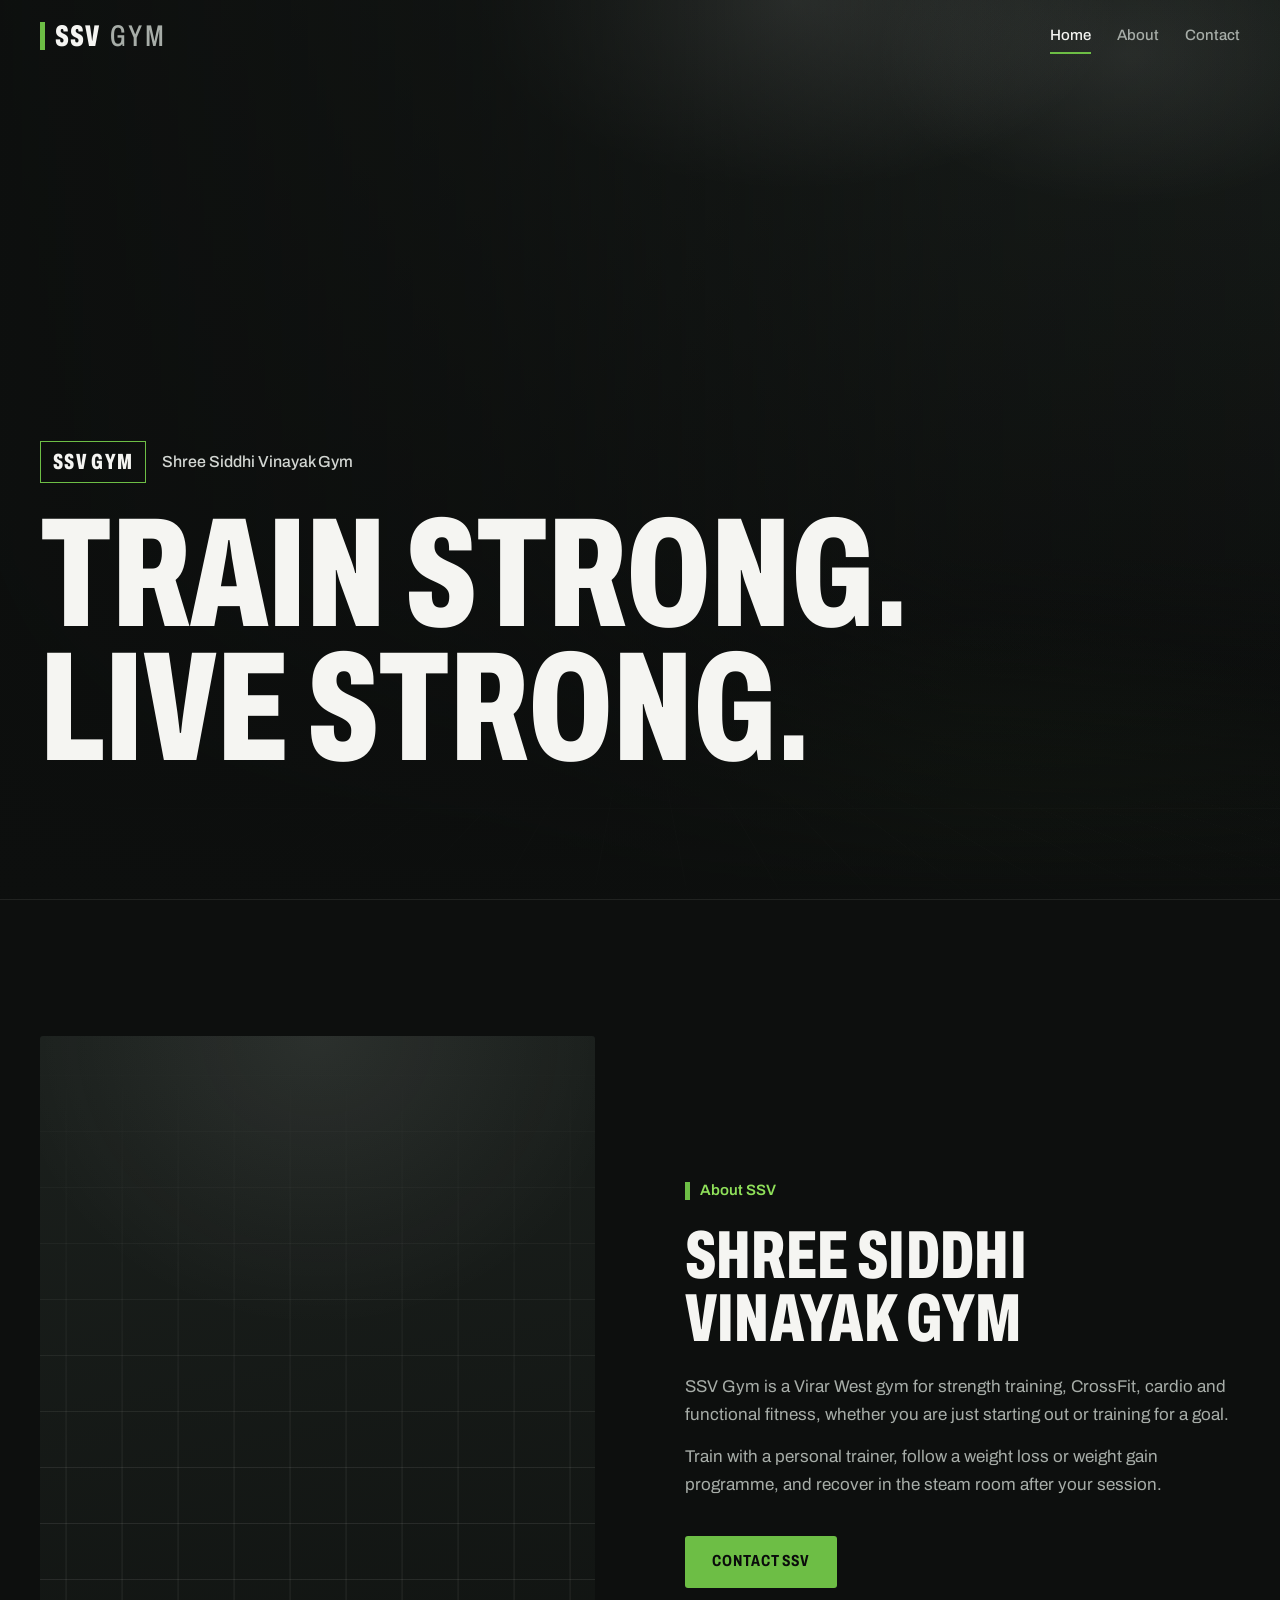
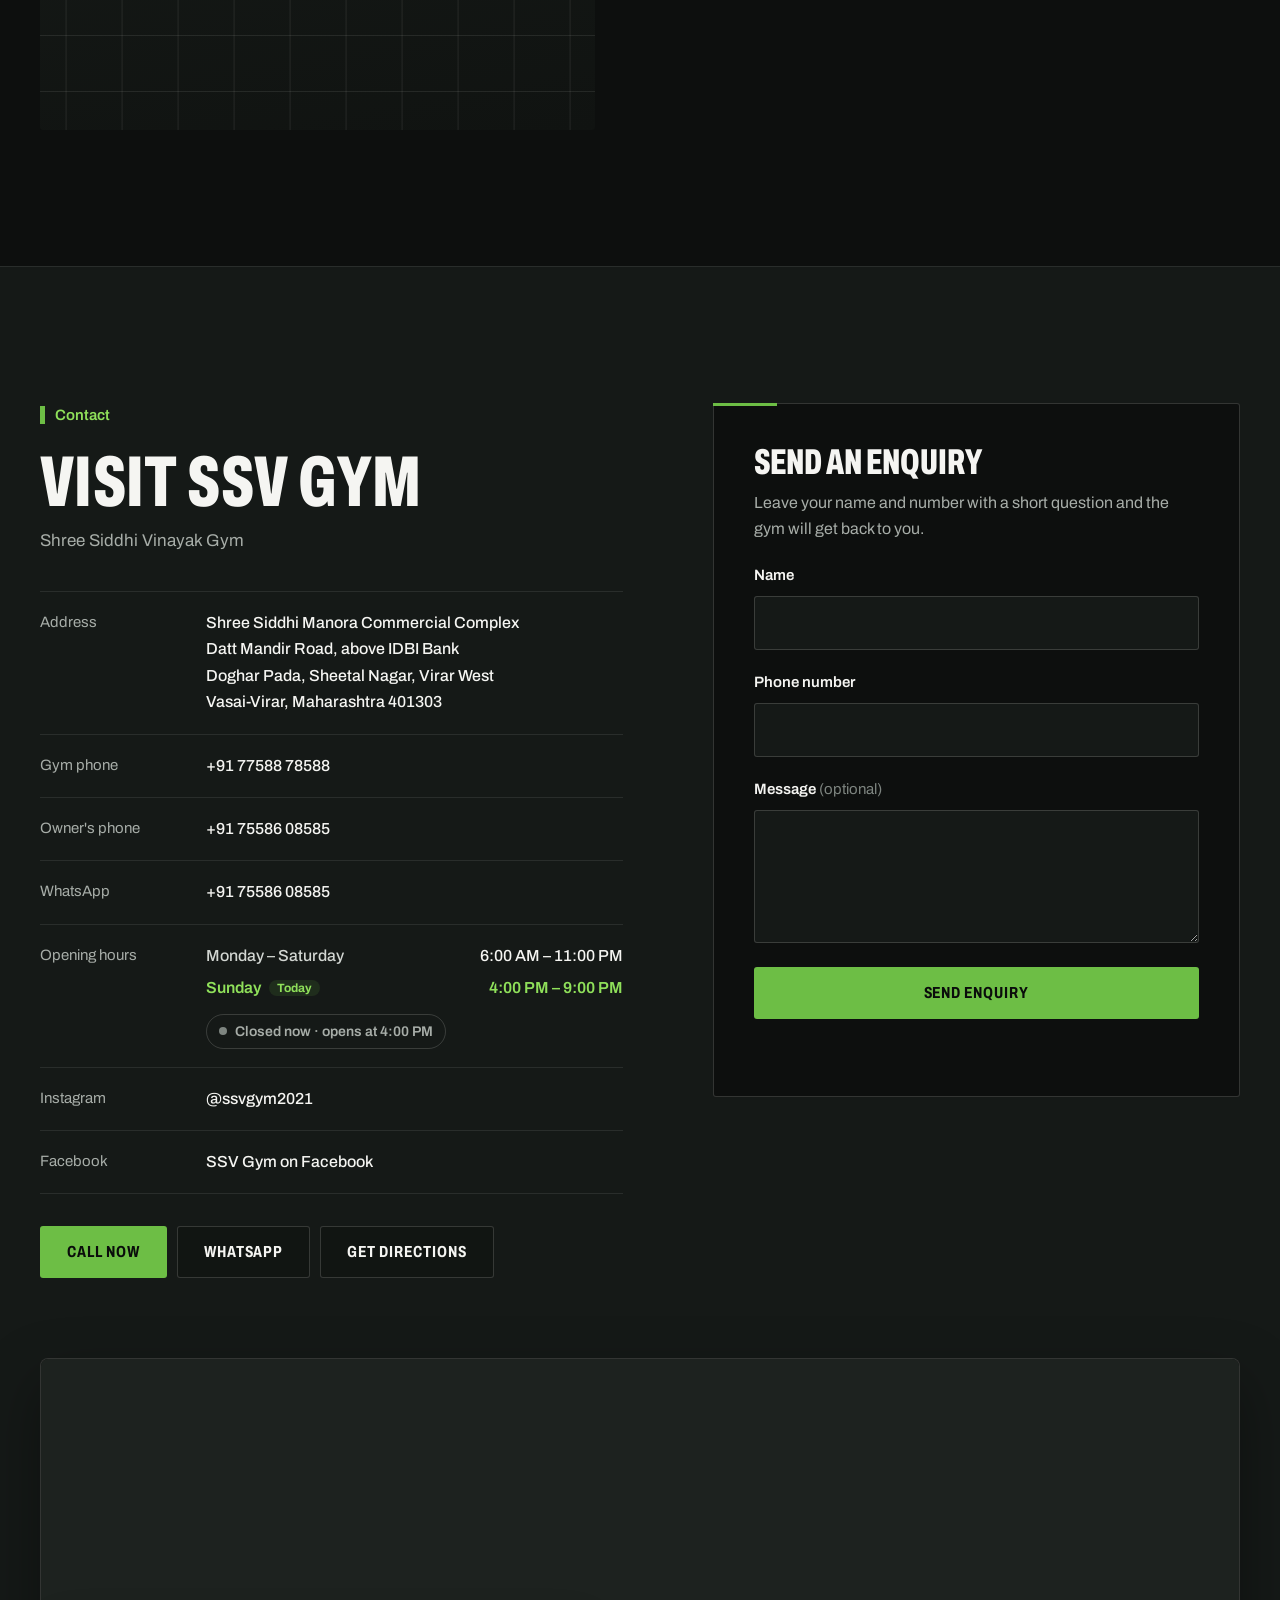
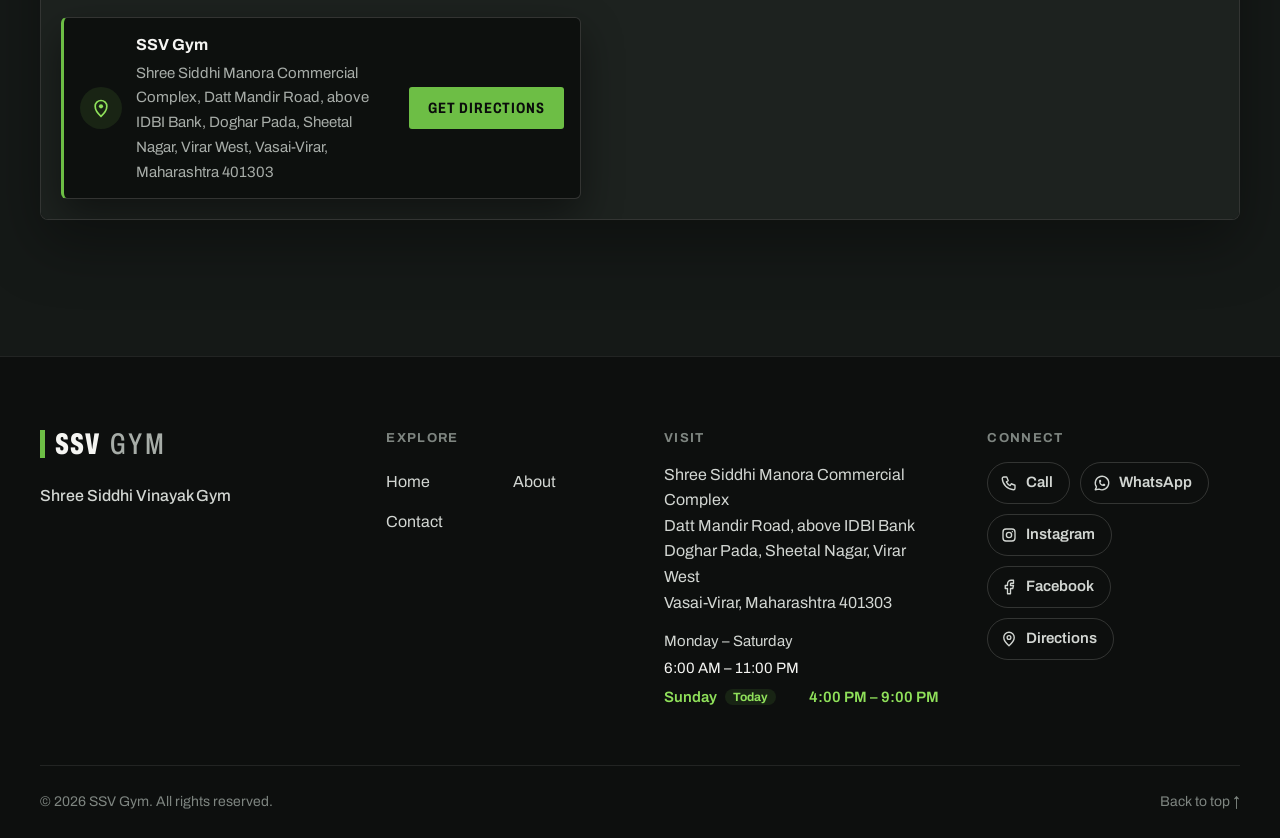
==== commit ff3650e2: "major changes" ====
--- a/index.html
+++ b/index.html
@@ -4,18 +4,20 @@
   <meta charset="utf-8">
   <meta name="viewport" content="width=device-width, initial-scale=1, viewport-fit=cover">
   <title>SSV Gym | Shree Siddhi Vinayak Gym, Virar West</title>
-  <meta name="description" content="SSV Gym (Shree Siddhi Vinayak Gym) in Virar West: gym floor, CrossFit and functional training, cardio, personal training, weight loss and weight gain programmes, and a steam room.">
+  <meta name="description" content="SSV Gym (Shree Siddhi Vinayak Gym) in Virar West: gym floor, CrossFit and functional training, cardio, personal training, diet plans, weight loss and weight gain programmes, and a steam room.">
   <meta name="theme-color" content="#0D0F0E">
 
-  <!-- Link previews (WhatsApp, Facebook). Swap og:image for a 1200x630 photo of SSV when you have one. -->
+  <!-- Link previews (WhatsApp, Facebook). og:url and og:image must be the site's full address. -->
   <meta property="og:type" content="website">
   <meta property="og:site_name" content="SSV Gym">
   <meta property="og:title" content="SSV Gym | Shree Siddhi Vinayak Gym, Virar West">
-  <meta property="og:description" content="Gym, CrossFit, cardio, personal training and steam room in Virar West. Call or WhatsApp +91 75586 08585.">
+  <meta property="og:description" content="Gym, CrossFit, cardio, personal training, diet plans and steam room in Virar West. Call +91 77588 78588.">
   <meta property="og:locale" content="en_IN">
-  <meta property="og:url" content="https://ssv-gym.github.io/Website/">
-  <meta property="og:image" content="https://ssv-gym.github.io/Website/assets/favicon.jpg">
-  <meta name="twitter:card" content="summary_large_image">
+  <meta property="og:url" content="https://ssvgym.github.io/ssv-gym/">
+  <meta property="og:image" content="https://ssvgym.github.io/ssv-gym/assets/favicon.jpg">
+  <meta property="og:image:type" content="image/jpeg">
+  <meta property="og:image:alt" content="SSV Gym logo">
+  <meta name="twitter:card" content="summary">
 
   <!-- Browser tab icon: the SSV logo at assets/favicon.jpg (square, at least 192 x 192 px). -->
   <link rel="icon" href="assets/favicon.jpg" type="image/jpeg">
@@ -26,7 +28,7 @@
   <link rel="preconnect" href="https://res.cloudinary.com">
   <link rel="stylesheet" href="https://fonts.googleapis.com/css2?family=Archivo:wdth,wght@62..125,400..800&display=swap">
   <!-- ?v= makes browsers load the new file after an update. Change it whenever you edit a CSS or JS file. -->
-  <link rel="stylesheet" href="css/style.css?v=1.4.0">
+  <link rel="stylesheet" href="css/style.css?v=1.5.0">
   <script>document.documentElement.classList.add('js');</script>
 
   <!-- Business details for Google. Updated from the sheet when the page loads. -->
@@ -36,17 +38,23 @@
     "@type": "ExerciseGym",
     "name": "SSV Gym",
     "alternateName": "Shree Siddhi Vinayak Gym",
-    "description": "Gym floor, CrossFit and functional training, cardio, personal training, weight loss and weight gain programmes, and a steam room in Virar West.",
-    "telephone": "+917558608585",
+    "description": "Gym floor, CrossFit and functional training, cardio, personal training, diet plans, weight loss and weight gain programmes, and a steam room in Virar West.",
+    "url": "https://ssvgym.github.io/ssv-gym/",
+    "logo": "https://ssvgym.github.io/ssv-gym/assets/favicon.jpg",
+    "telephone": "+917758878588",
     "address": {
       "@type": "PostalAddress",
-      "streetAddress": "Kamanwala Nagar, Sheetal Nagar",
-      "addressLocality": "Virar West",
+      "streetAddress": "Shree Siddhi Manora Commercial Complex, Datt Mandir Road, above IDBI Bank, Doghar Pada, Sheetal Nagar, Virar West",
+      "addressLocality": "Vasai-Virar",
       "addressRegion": "Maharashtra",
       "postalCode": "401303",
       "addressCountry": "IN"
     },
     "geo": { "@type": "GeoCoordinates", "latitude": 19.4515801, "longitude": 72.8066756 },
+    "openingHoursSpecification": [
+      { "@type": "OpeningHoursSpecification", "dayOfWeek": ["Monday", "Tuesday", "Wednesday", "Thursday", "Friday", "Saturday"], "opens": "06:00", "closes": "23:00" },
+      { "@type": "OpeningHoursSpecification", "dayOfWeek": ["Sunday"], "opens": "16:00", "closes": "21:00" }
+    ],
     "hasMap": "https://maps.app.goo.gl/EX4aAEYxKCztUjqv6",
     "sameAs": ["https://www.instagram.com/ssvgym2021/", "https://www.facebook.com/p/SSV-GYM-100069942823280/"]
   }
@@ -57,14 +65,16 @@
   {
     "gym_name": "SSV Gym",
     "full_name": "Shree Siddhi Vinayak Gym",
-    "phone": "+91 75586 08585",
+    "phone": "+91 77588 78588",
+    "phone_2": "+91 75586 08585",
     "whatsapp": "+91 75586 08585",
-    "address": "Kamanwala Nagar, Sheetal Nagar | Virar West, Maharashtra 401303",
-    "opening_hours": "Open all 7 days | 6:00 AM – 11:00 PM",
+    "address": "Shree Siddhi Manora Commercial Complex | Datt Mandir Road, above IDBI Bank | Doghar Pada, Sheetal Nagar, Virar West | Vasai-Virar, Maharashtra 401303",
+    "opening_hours": "Monday – Saturday: 6:00 AM – 11:00 PM | Sunday: 4:00 PM – 9:00 PM",
     "maps_url": "https://maps.app.goo.gl/EX4aAEYxKCztUjqv6",
     "maps_embed_url": "https://www.google.com/maps/embed?pb=!1m18!1m12!1m3!1d3762.0924582644457!2d72.80667559999999!3d19.451580099999997!2m3!1f0!2f0!3f0!3m2!1i1024!2i768!4f13.1!3m3!1m2!1s0x3be7a93bdce7be0f%3A0x649a18d15a19e63a!2sSSV%20Gym!5e0!3m2!1sen!2sin!4v1790316802069!5m2!1sen!2sin",
     "instagram_url": "https://www.instagram.com/ssvgym2021/",
     "facebook_url": "https://www.facebook.com/p/SSV-GYM-100069942823280/",
+    "services_heading": "Personal training and diet plans",
     "review_form": false
   }
   </script>
@@ -121,7 +131,7 @@
       <div class="container"><dl class="stats__grid" id="stats-grid"></dl></div>
     </section>
 
-    <!-- ANNOUNCEMENTS (hidden when nothing is active) -->
+    <!-- ANNOUNCEMENTS WITHOUT A PHOTO: short notices in a strip. Hidden when there are none. -->
     <section class="notice" id="announcements" aria-labelledby="notice-title" hidden>
       <div class="container notice__inner">
         <h2 class="notice__label" id="notice-title">Announcements</h2>
@@ -152,12 +162,28 @@
       </div>
     </section>
 
+    <!-- EVENTS: announcements with a photo (tournaments, competitions). Hidden when there are none. -->
+    <section class="section events" id="events" aria-labelledby="events-title" hidden>
+      <div class="container">
+        <header class="section-head section-head--split reveal">
+          <div>
+            <p class="section-label">Events</p>
+            <h2 id="events-title">What's on at SSV</h2>
+          </div>
+          <p class="section-head__lead">Tournaments, competitions and special sessions at the gym. Tap Ask about this to register your interest.</p>
+        </header>
+        <div class="event-grid reveal" id="event-grid"></div>
+      </div>
+    </section>
+
     <!-- FACILITIES -->
     <section class="section facilities" id="facilities" aria-labelledby="facilities-title">
       <div class="container">
-        <header class="section-head reveal">
-          <p class="section-label">Facilities</p>
-          <h2 id="facilities-title">Strength, conditioning, recovery</h2>
+        <header class="section-head section-head--split reveal">
+          <div>
+            <p class="section-label">Facilities</p>
+            <h2 id="facilities-title">Strength, conditioning, recovery</h2>
+          </div>
           <p class="section-head__lead" data-g="facilities_intro" data-optional>A full gym floor, a CrossFit and functional training zone, cardio equipment and a steam room for recovery.</p>
         </header>
         <div class="facility-grid reveal" id="facility-grid"></div>
@@ -168,7 +194,7 @@
       </div>
     </section>
 
-    <!-- MEMBERSHIP -->
+    <!-- MEMBERSHIP, then personal training and diet plans (Services tab) -->
     <section class="section plans" id="membership" aria-labelledby="plans-title">
       <div class="container">
         <header class="section-head section-head--split reveal">
@@ -179,7 +205,12 @@
           <p class="section-head__lead">Pick the duration that suits your routine, then tap Enquire to ask about joining.</p>
         </header>
         <div class="plan-board reveal" id="plan-grid"></div>
-        <p class="plans__note">Call or WhatsApp the gym to confirm current fees and offers.</p>
+        <p class="plans__note" id="plans-note">Call or WhatsApp the gym to confirm current fees and offers.</p>
+        <div class="services reveal" id="services" hidden>
+          <h3 class="services__title" data-g="services_heading">Personal training and diet plans</h3>
+          <div class="service-grid" id="service-grid"></div>
+          <p class="services__call" data-row="call">Call for assistance <a data-link="phone" data-show="phone" href="tel:+917758878588">+91 77588 78588</a></p>
+        </div>
       </div>
     </section>
 
@@ -194,7 +225,7 @@
       </div>
     </section>
 
-    <!-- GALLERY (hidden until photos are added) -->
+    <!-- GALLERY: photos and videos (hidden until something is added) -->
     <section class="section gallery" id="gallery" aria-labelledby="gallery-title">
       <div class="container">
         <header class="section-head section-head--split reveal">
@@ -205,7 +236,7 @@
           <p class="section-head__lead">The gym floor, the CrossFit zone, training sessions, equipment and events.</p>
         </header>
         <div class="gallery__bar">
-          <div class="chips" id="gallery-filters" role="group" aria-label="Filter photos by category"></div>
+          <div class="chips" id="gallery-filters" role="group" aria-label="Filter the gallery by category"></div>
           <p class="gallery__count" id="gallery-count" aria-live="polite"></p>
         </div>
         <div class="gallery-grid" id="gallery-grid"></div>
@@ -247,15 +278,16 @@
           <h2 id="contact-title">Visit <span data-g="gym_name">SSV Gym</span></h2>
           <p class="contact__full" data-g="full_name">Shree Siddhi Vinayak Gym</p>
           <dl class="contact__list">
-            <div data-row="address"><dt>Address</dt><dd data-g-lines="address">Kamanwala Nagar, Sheetal Nagar<br>Virar West, Maharashtra 401303</dd></div>
-            <div data-row="phone"><dt>Phone</dt><dd><a data-link="phone" data-show="phone" href="tel:+917558608585">+91 75586 08585</a></dd></div>
+            <div data-row="address"><dt>Address</dt><dd data-g-lines="address">Shree Siddhi Manora Commercial Complex<br>Datt Mandir Road, above IDBI Bank<br>Doghar Pada, Sheetal Nagar, Virar West<br>Vasai-Virar, Maharashtra 401303</dd></div>
+            <div data-row="phone"><dt>Gym phone</dt><dd><a data-link="phone" data-show="phone" href="tel:+917758878588">+91 77588 78588</a></dd></div>
+            <div data-row="phone2"><dt>Owner's phone</dt><dd><a data-link="phone2" data-show="phone2" href="tel:+917558608585">+91 75586 08585</a></dd></div>
             <div data-row="whatsapp"><dt>WhatsApp</dt><dd><a data-link="whatsapp" data-show="whatsapp" href="https://wa.me/917558608585" target="_blank" rel="noopener">+91 75586 08585</a></dd></div>
-            <div data-row="hours"><dt>Opening hours</dt><dd data-g-lines="opening_hours">Open all 7 days<br>6:00 AM – 11:00 PM</dd></div>
+            <div data-row="hours"><dt>Opening hours</dt><dd><ul class="hours" data-hours><li><span>Monday – Saturday</span><span>6:00 AM – 11:00 PM</span></li><li><span>Sunday</span><span>4:00 PM – 9:00 PM</span></li></ul><p class="hours__status" data-hours-status hidden></p></dd></div>
             <div data-row="instagram"><dt>Instagram</dt><dd><a data-link="instagram" data-show="instagram" href="https://www.instagram.com/ssvgym2021/" target="_blank" rel="noopener">@ssvgym2021</a></dd></div>
             <div data-row="facebook"><dt>Facebook</dt><dd><a data-link="facebook" data-show="facebook" href="https://www.facebook.com/p/SSV-GYM-100069942823280/" target="_blank" rel="noopener">SSV Gym on Facebook</a></dd></div>
           </dl>
           <div class="contact__actions">
-            <a class="btn btn--primary" data-link="phone" href="tel:+917558608585">Call now</a>
+            <a class="btn btn--primary" data-link="phone" href="tel:+917758878588">Call now</a>
             <a class="btn btn--ghost" data-link="whatsapp" href="https://wa.me/917558608585" target="_blank" rel="noopener">WhatsApp</a>
             <a class="btn btn--ghost" data-link="maps" href="https://maps.app.goo.gl/EX4aAEYxKCztUjqv6" target="_blank" rel="noopener">Get directions</a>
           </div>
@@ -288,11 +320,12 @@
         <p class="footer__tagline" data-g="tagline" data-optional>Train strong. Live strong.</p>
         <ul class="facility-strip facility-strip--small" data-g-list="facility_strip"><li>Main Gym</li><li>CrossFit</li><li>Cardio</li><li>Steam Room</li></ul>
       </div>
-      <nav aria-label="Footer">
+      <nav class="footer__col" aria-label="Footer">
         <h2 class="footer__title">Explore</h2>
         <ul class="footer__nav">
           <li><a href="#home">Home</a></li>
           <li><a href="#about">About</a></li>
+          <li><a href="#events">Events</a></li>
           <li><a href="#facilities">Facilities</a></li>
           <li><a href="#membership">Membership</a></li>
           <li><a href="#trainers">Trainers</a></li>
@@ -301,36 +334,42 @@
           <li><a href="#contact">Contact</a></li>
         </ul>
       </nav>
-      <div id="footer-connect">
+      <div class="footer__col">
+        <h2 class="footer__title">Visit</h2>
+        <p class="footer__address" data-g-lines="address">Shree Siddhi Manora Commercial Complex<br>Datt Mandir Road, above IDBI Bank<br>Doghar Pada, Sheetal Nagar, Virar West<br>Vasai-Virar, Maharashtra 401303</p>
+        <ul class="hours hours--small" data-hours><li><span>Monday – Saturday</span><span>6:00 AM – 11:00 PM</span></li><li><span>Sunday</span><span>4:00 PM – 9:00 PM</span></li></ul>
+      </div>
+      <div class="footer__col" id="footer-connect">
         <h2 class="footer__title">Connect</h2>
         <ul class="footer__links">
-          <li><a data-link="instagram" href="https://www.instagram.com/ssvgym2021/" target="_blank" rel="noopener">Instagram</a></li>
-          <li><a data-link="facebook" href="https://www.facebook.com/p/SSV-GYM-100069942823280/" target="_blank" rel="noopener">Facebook</a></li>
-          <li><a data-link="whatsapp" href="https://wa.me/917558608585" target="_blank" rel="noopener">WhatsApp</a></li>
-          <li><a data-link="maps" href="https://maps.app.goo.gl/EX4aAEYxKCztUjqv6" target="_blank" rel="noopener">Google Maps</a></li>
+          <li><a data-link="phone" href="tel:+917758878588"><svg viewBox="0 0 24 24" aria-hidden="true"><path d="M5 4h4l2 5-2.5 1.5a11 11 0 0 0 5 5L15 13l5 2v4a2 2 0 0 1-2 2A16 16 0 0 1 3 6a2 2 0 0 1 2-2"/></svg>Call</a></li>
+          <li><a data-link="whatsapp" href="https://wa.me/917558608585" target="_blank" rel="noopener"><svg viewBox="0 0 24 24" aria-hidden="true"><path d="M3 21l1.65-3.8a9 9 0 1 1 3.4 2.9L3 21"/><path d="M9 10a.5.5 0 0 0 1 0V9a.5.5 0 0 0-1 0v1a5 5 0 0 0 5 5h1a.5.5 0 0 0 0-1h-1a.5.5 0 0 0 0 1"/></svg>WhatsApp</a></li>
+          <li><a data-link="instagram" href="https://www.instagram.com/ssvgym2021/" target="_blank" rel="noopener"><svg viewBox="0 0 24 24" aria-hidden="true"><rect x="4" y="4" width="16" height="16" rx="4"/><circle cx="12" cy="12" r="3.5"/><path d="M16.5 7.5v.01"/></svg>Instagram</a></li>
+          <li><a data-link="facebook" href="https://www.facebook.com/p/SSV-GYM-100069942823280/" target="_blank" rel="noopener"><svg viewBox="0 0 24 24" aria-hidden="true"><path d="M7 10v4h3v7h4v-7h3l1-4h-4V8a1 1 0 0 1 1-1h3V3h-3a5 5 0 0 0-5 5v2H7"/></svg>Facebook</a></li>
+          <li><a data-link="maps" href="https://maps.app.goo.gl/EX4aAEYxKCztUjqv6" target="_blank" rel="noopener"><svg viewBox="0 0 24 24" aria-hidden="true"><path d="M12 21s-7-6.1-7-11a7 7 0 1 1 14 0c0 4.9-7 11-7 11z"/><circle cx="12" cy="10" r="2.5"/></svg>Directions</a></li>
         </ul>
       </div>
     </div>
     <div class="container footer__bottom">
       <p>&copy; <span id="year">2026</span> SSV Gym. All rights reserved.</p>
-      <a href="#home">Back to top</a>
+      <a href="#home">Back to top ↑</a>
     </div>
   </footer>
 
   <nav class="mobile-bar" id="mobile-bar" aria-label="Quick contact">
-    <a class="btn btn--ghost" data-link="phone" href="tel:+917558608585">Call</a>
+    <a class="btn btn--ghost" data-link="phone" href="tel:+917758878588">Call</a>
     <a class="btn btn--primary" data-link="whatsapp" href="https://wa.me/917558608585" target="_blank" rel="noopener">WhatsApp</a>
   </nav>
 
-  <dialog class="lightbox" id="lightbox" aria-label="Photo viewer">
+  <dialog class="lightbox" id="lightbox" aria-label="Photo and video viewer">
     <div class="lightbox__inner">
-      <button class="lb-btn lightbox__close" type="button" data-lb="close" aria-label="Close photo viewer"><svg viewBox="0 0 24 24" aria-hidden="true"><path d="M6 6l12 12M18 6L6 18"/></svg></button>
-      <button class="lb-btn lightbox__prev" type="button" data-lb="prev" aria-label="Previous photo"><svg viewBox="0 0 24 24" aria-hidden="true"><path d="M15 5l-7 7 7 7"/></svg></button>
+      <button class="lb-btn lightbox__close" type="button" data-lb="close" aria-label="Close the viewer"><svg viewBox="0 0 24 24" aria-hidden="true"><path d="M6 6l12 12M18 6L6 18"/></svg></button>
+      <button class="lb-btn lightbox__prev" type="button" data-lb="prev" aria-label="Previous"><svg viewBox="0 0 24 24" aria-hidden="true"><path d="M15 5l-7 7 7 7"/></svg></button>
       <figure class="lightbox__figure">
         <div id="lb-media"></div>
         <figcaption><span class="lightbox__count" id="lb-count"></span><strong id="lb-title"></strong><span id="lb-caption"></span></figcaption>
       </figure>
-      <button class="lb-btn lightbox__next" type="button" data-lb="next" aria-label="Next photo"><svg viewBox="0 0 24 24" aria-hidden="true"><path d="M9 5l7 7-7 7"/></svg></button>
+      <button class="lb-btn lightbox__next" type="button" data-lb="next" aria-label="Next"><svg viewBox="0 0 24 24" aria-hidden="true"><path d="M9 5l7 7-7 7"/></svg></button>
     </div>
   </dialog>
 
@@ -383,12 +422,12 @@
     </form>
   </dialog>
 
-  <noscript><p class="noscript">JavaScript is turned off, so some content can't load. Call or WhatsApp the gym on +91 75586 08585.</p></noscript>
-
-  <script src="js/config.js?v=1.4.0"></script>
-  <script src="js/utils.js?v=1.4.0"></script>
-  <script src="js/api.js?v=1.4.0"></script>
-  <script src="js/gallery.js?v=1.4.0"></script>
-  <script src="js/main.js?v=1.4.0"></script>
+  <noscript><p class="noscript">JavaScript is turned off, so some content can't load. Call the gym on +91 77588 78588.</p></noscript>
+
+  <script src="js/config.js?v=1.5.0"></script>
+  <script src="js/utils.js?v=1.5.0"></script>
+  <script src="js/api.js?v=1.5.0"></script>
+  <script src="js/gallery.js?v=1.5.0"></script>
+  <script src="js/main.js?v=1.5.0"></script>
 </body>
 </html>
--- a/css/style.css
+++ b/css/style.css
@@ -1,5 +1,5 @@
 /* ==========================================================================
-   SSV GYM — WEBSITE STYLES                                           v1.4.0
+   SSV GYM — WEBSITE STYLES                                           v1.5.0
    Palette taken from the gym itself: rubber floor black, charcoal panels,
    machine-frame green (accent only), chalk white. The 5px green bar used in
    the logo is the one recurring ornament. Grids echo the floor tiles.
@@ -69,6 +69,7 @@
 .section-head { max-width: 780px; margin-bottom: clamp(36px, 5vw, 56px); }
 .section-head h2 { margin-top: 16px; font-size: clamp(2.75rem, 6.4vw, 5rem); }
 .section-head__lead { margin-top: 18px; max-width: 58ch; color: var(--muted); font-size: 1.0625rem; }
+/* Title on the left, short text on the right (stacked on phones) */
 .section-head--split { max-width: none; display: grid; gap: 20px; align-items: end; }
 @media (min-width: 900px) {
   .section-head--split { grid-template-columns: minmax(0, 1fr) minmax(0, 460px); gap: 48px; }
@@ -167,7 +168,7 @@
 .stat__affix { color: var(--green); }
 .stat__label { color: var(--muted); font-size: .9375rem; font-weight: 500; }
 
-/* ---------- announcements ---------- */
+/* ---------- announcements without a photo (strip) ---------- */
 .notice { border-bottom: 1px solid var(--line); background: var(--bg-2); }
 .notice__inner { display: grid; gap: 14px 40px; padding-block: 24px; }
 .notice__label { display: inline-flex; align-items: center; gap: 10px; height: fit-content; color: var(--green-2); font-family: var(--font); font-stretch: 100%; font-size: .9375rem; font-weight: 600; line-height: 1.4; text-transform: none; }
@@ -197,20 +198,33 @@
 @media (min-width: 920px) { .about__grid { grid-template-columns: minmax(0, 1fr) minmax(0, 1fr); gap: clamp(56px, 7vw, 104px); } }
 @media (max-width: 480px) { .highlights { grid-template-columns: 1fr; } }
 
+/* ---------- events (announcements with a photo) ---------- */
+.events { border-top: 1px solid var(--line); }
+.event-grid { display: grid; gap: 24px; grid-template-columns: repeat(auto-fill, minmax(min(320px, 100%), 1fr)); }
+.event { display: flex; flex-direction: column; overflow: hidden; border: 1px solid var(--line-2); border-radius: 8px; background: var(--bg-2); transition: border-color .3s; }
+.event:hover { border-color: rgba(109, 190, 69, .45); }
+.event__media { position: relative; }
+.event__img { aspect-ratio: 4 / 3; }
+.event__img img { transition: transform 1s var(--ease); }
+.event:hover .event__img img { transform: scale(1.03); }
+.event__date { position: absolute; left: 14px; top: 14px; display: grid; justify-items: center; min-width: 60px; padding: 8px 10px 7px; border-radius: 6px; background: var(--green); color: #0A0C0B; font-size: .75rem; font-weight: 700; line-height: 1.1; text-transform: uppercase; box-shadow: 0 8px 20px rgba(0, 0, 0, .35); }
+.event__date b { font-family: var(--font-narrow); font-stretch: 62.5%; font-size: 1.875rem; font-weight: 800; line-height: 1; }
+.event__body { display: flex; flex: 1; flex-direction: column; gap: 10px; padding: 22px 22px 24px; }
+.event__tag { color: var(--green-2); font-size: .875rem; font-weight: 600; }
+.event__title { font-size: 1.3125rem; }
+.event__desc { flex: 1; color: var(--muted); white-space: pre-line; }
+.event .btn { align-self: flex-start; margin-top: 6px; }
+.event.is-past { opacity: .72; }
+.event.is-past .event__date { background: var(--bg-3); color: var(--muted); box-shadow: none; }
+
 /* ---------- facilities: three zones side by side ---------- */
 .facilities { border-top: 1px solid var(--line); }
 .facility-grid { display: grid; gap: 2px; }
 .facility-card { position: relative; isolation: isolate; display: flex; flex-direction: column; justify-content: flex-end; min-height: clamp(440px, 48vw, 600px); overflow: hidden; background: var(--bg-2); }
 .facility-card__media { position: absolute; inset: 0; z-index: -2; transition: transform 1.2s var(--ease); }
 .facility-card::before { content: ""; position: absolute; inset: 0; z-index: -1; background: linear-gradient(180deg, rgba(13, 15, 14, .05) 25%, rgba(13, 15, 14, .88) 80%); }
-.facility-card::after { content: ""; position: absolute; left: 0; right: 0; bottom: 0; height: 3px; background: var(--green); transform: scaleX(0); transform-origin: left; transition: transform .6s var(--ease); }
-a.facility-card:hover::after, a.facility-card:focus-visible::after { transform: scaleX(1); }
-.facility-card:hover .facility-card__media { transform: scale(1.04); }
-.facility-card:focus-visible { outline-offset: -3px; }
-.facility-card__arrow { position: absolute; top: 20px; right: 20px; display: grid; place-items: center; width: 46px; height: 46px; border: 1px solid var(--line-2); border-radius: 50%; background: rgba(13, 15, 14, .5); transition: background-color .3s, border-color .3s, color .3s; }
-.facility-card__arrow svg { width: 18px; height: 18px; transform: rotate(-45deg); transition: transform .3s var(--ease); }
-.facility-card:hover .facility-card__arrow { border-color: var(--green); background: var(--green); color: #0A0C0B; }
-.facility-card:hover .facility-card__arrow svg { transform: none; }
+.facility-card::after { content: ""; position: absolute; left: 0; bottom: 0; width: 64px; height: 3px; background: var(--green); }
+.facility-card:hover .facility-card__media { transform: scale(1.03); }
 .facility-card__body { padding: clamp(24px, 3vw, 36px); }
 .facility-card__title { font-family: var(--font-narrow); font-stretch: 62.5%; font-weight: 800; font-size: clamp(2.25rem, 3.6vw, 3.25rem); line-height: .95; text-transform: uppercase; }
 .facility-card__tags { margin-top: 12px; color: var(--green-2); font-size: .9375rem; font-weight: 600; }
@@ -252,6 +266,22 @@
 @media (min-width: 640px) { .plan-board { grid-template-columns: repeat(2, 1fr); } }
 @media (min-width: 1100px) { .plan-board { grid-template-columns: repeat(var(--cols, 4), 1fr); } }
 
+/* personal training and diet plans (Services tab), under the plans */
+.services { margin-top: clamp(48px, 6vw, 72px); }
+.services__title { margin-bottom: 20px; font-family: var(--font-narrow); font-stretch: 62.5%; font-weight: 800; font-size: clamp(2rem, 3.6vw, 2.75rem); line-height: 1; text-transform: uppercase; }
+.service-grid { display: grid; grid-template-columns: repeat(auto-fit, minmax(min(280px, 100%), 1fr)); overflow: hidden; border: 1px solid var(--line-2); border-radius: var(--radius); background: var(--bg); }
+.service { position: relative; display: flex; flex-direction: column; gap: 12px; padding: 28px; box-shadow: 1px 0 0 var(--line-2), 0 1px 0 var(--line-2); }
+.service::before { content: ""; position: absolute; left: 0; top: 28px; width: 3px; height: 26px; background: var(--green); }
+.service__name { color: var(--green-2); font-size: 1.0625rem; font-weight: 600; }
+.service__price { font-family: var(--font-narrow); font-stretch: 62.5%; font-weight: 800; font-size: clamp(2.5rem, 3.6vw, 3.25rem); line-height: 1; }
+.service__price span { display: block; margin-top: 8px; color: var(--muted-2); font-family: var(--font); font-stretch: 100%; font-size: .875rem; font-weight: 500; line-height: 1.3; text-transform: none; }
+.service__price--ask { color: var(--text-2); font-size: clamp(1.75rem, 2.6vw, 2.25rem); }
+.service__desc { flex: 1; color: var(--muted); font-size: .9375rem; }
+.service .text-link { align-self: flex-start; margin-top: 4px; }
+.services__call { display: flex; flex-wrap: wrap; align-items: baseline; gap: 6px 12px; margin-top: 20px; color: var(--muted); }
+.services__call a { color: var(--text); font-family: var(--font-narrow); font-stretch: 75%; font-size: 1.375rem; font-weight: 800; letter-spacing: .02em; }
+.services__call a:hover { color: var(--green-2); }
+
 /* ---------- trainers ---------- */
 .trainer-grid { display: grid; gap: 32px 20px; grid-template-columns: repeat(auto-fill, minmax(min(250px, 100%), 1fr)); }
 .trainer__media { aspect-ratio: 4 / 5; border-radius: var(--radius); }
@@ -263,7 +293,7 @@
 .trainer__spec { margin-top: 10px; color: var(--text-2); font-size: .9375rem; font-weight: 500; }
 .trainer__bio { margin-top: 8px; color: var(--muted); font-size: .9375rem; }
 
-/* ---------- gallery ---------- */
+/* ---------- gallery: photos and videos ---------- */
 .gallery { border-block: 1px solid var(--line); background: var(--bg-2); }
 .gallery__bar { display: flex; flex-wrap: wrap; align-items: center; justify-content: space-between; gap: 16px; margin-bottom: 24px; }
 .chips { display: flex; flex-wrap: wrap; gap: 8px; }
@@ -276,9 +306,13 @@
 .g-item--tall { grid-row: span 2; }
 .g-item--wide { grid-column: span 2; }
 .g-item__btn { position: absolute; inset: 0; display: block; width: 100%; padding: 0; overflow: hidden; border: 0; border-radius: var(--radius); background: none; text-align: left; cursor: zoom-in; }
+.g-item__btn.is-video { cursor: pointer; }
 .g-item__btn:focus-visible { outline-offset: -3px; }
 .g-item__media { position: absolute; inset: 0; transition: transform .9s var(--ease); }
 .g-item__btn:hover .g-item__media { transform: scale(1.04); }
+.g-item__play { position: absolute; left: 50%; top: 50%; display: grid; place-items: center; width: 58px; height: 58px; margin: -29px 0 0 -29px; border: 1px solid rgba(245, 245, 242, .3); border-radius: 50%; background: rgba(13, 15, 14, .7); color: var(--text); pointer-events: none; -webkit-backdrop-filter: blur(4px); backdrop-filter: blur(4px); transition: background-color .25s, color .25s, transform .3s var(--ease); }
+.g-item__play svg { width: 22px; height: 22px; margin-left: 3px; fill: currentColor; }
+.g-item__btn:hover .g-item__play, .g-item__btn:focus-visible .g-item__play { border-color: var(--green); background: var(--green); color: #0A0C0B; transform: scale(1.06); }
 .g-item__overlay { position: absolute; inset: auto 0 0; display: flex; flex-direction: column; gap: 2px; padding: 48px 16px 14px; background: linear-gradient(0deg, rgba(13, 15, 14, .92), transparent); opacity: 0; transition: opacity .3s; }
 .g-item__btn:hover .g-item__overlay, .g-item__btn:focus-visible .g-item__overlay { opacity: 1; }
 .g-item__cat { color: var(--green-2); font-size: .8125rem; font-weight: 600; }
@@ -288,7 +322,7 @@
 @media (min-width: 760px) { .gallery-grid { grid-template-columns: repeat(3, 1fr); grid-auto-rows: 200px; } }
 @media (min-width: 1100px) { .gallery-grid { grid-template-columns: repeat(4, 1fr); grid-auto-rows: 230px; } }
 
-/* ---------- lightbox ---------- */
+/* ---------- lightbox (photos and videos) ---------- */
 .lightbox { width: 100%; height: 100%; max-width: none; max-height: none; margin: 0; padding: 0; border: 0; background: rgba(8, 10, 9, .97); color: var(--text); }
 .lightbox::backdrop { background: rgba(0, 0, 0, .7); }
 .lightbox[open] { display: block; animation: fade .25s ease both; }
@@ -298,13 +332,15 @@
 .lightbox__img { width: 100%; max-width: 1200px; height: min(72vh, 820px); border-radius: var(--radius); }
 .lightbox .media img { object-fit: contain; }
 .lightbox .media.has-img { background: none; }
+.lightbox__video { width: min(100%, 1200px); height: min(72vh, 820px); overflow: hidden; border-radius: var(--radius); background: #000; }
+.lightbox__video video, .lightbox__video iframe { display: block; width: 100%; height: 100%; border: 0; background: #000; object-fit: contain; }
 .lightbox figcaption { display: grid; gap: 4px; max-width: 64ch; text-align: center; }
 .lightbox__count { color: var(--muted-2); font-size: .875rem; }
 #lb-caption { color: var(--muted); }
 .lb-btn { display: grid; place-items: center; width: 52px; height: 52px; border: 1px solid var(--line-2); border-radius: 50%; background: rgba(13, 15, 14, .6); color: var(--text); cursor: pointer; transition: border-color .2s, color .2s; }
 .lb-btn:hover { border-color: var(--green); color: var(--green-2); }
 .lb-btn svg { width: 22px; height: 22px; fill: none; stroke: currentColor; stroke-width: 2; }
-.lightbox__close { position: absolute; top: 16px; right: 16px; }
+.lightbox__close { position: absolute; top: 16px; right: 16px; z-index: 1; }
 .lightbox.is-single .lightbox__prev, .lightbox.is-single .lightbox__next { visibility: hidden; }
 body.lb-open, body.dialog-open { overflow: hidden; }
 @media (max-width: 700px) {
@@ -312,6 +348,7 @@
   .lightbox__prev, .lightbox__next { position: absolute; bottom: 28px; }
   .lightbox__prev { left: calc(50% - 64px); }
   .lightbox__next { right: calc(50% - 64px); }
+  .lightbox__video { height: min(62vh, 720px); }
 }
 
 /* ---------- reviews: quotes on a rule, not cards ---------- */
@@ -395,6 +432,20 @@
 .contact__list dd { font-weight: 500; overflow-wrap: anywhere; }
 .contact__list a:hover { color: var(--green-2); }
 .contact__actions { display: flex; flex-wrap: wrap; gap: 10px; margin-top: 32px; }
+
+/* opening hours: one row per group of days, today highlighted, open-now status */
+.hours { display: grid; gap: 6px; max-width: 420px; }
+.hours li { display: flex; flex-wrap: wrap; justify-content: space-between; gap: 2px 16px; }
+.hours li span:first-child { color: var(--text-2); }
+.hours li.is-today span { color: var(--green-2); font-weight: 600; }
+.hours em { margin-left: 8px; padding: 1px 8px; border-radius: 999px; background: var(--green-soft); color: var(--green-2); font-size: .75rem; font-style: normal; font-weight: 700; vertical-align: 1px; }
+.hours__note { color: var(--muted); }
+.hours__status { display: inline-flex; align-items: center; gap: 8px; margin-top: 12px; padding: 5px 12px; border: 1px solid var(--line-2); border-radius: 999px; color: var(--muted); font-size: .875rem; font-weight: 600; }
+.hours__status::before { content: ""; width: 8px; height: 8px; border-radius: 50%; background: var(--muted-2); }
+.hours__status.is-open { border-color: rgba(109, 190, 69, .45); color: var(--green-2); }
+.hours__status.is-open::before { background: var(--green); box-shadow: 0 0 0 4px var(--green-soft); }
+.hours--small { gap: 4px; margin-top: 14px; font-size: .9375rem; }
+
 .enquiry { position: relative; padding: clamp(24px, 4vw, 40px); border: 1px solid var(--line-2); border-radius: var(--radius); background: var(--bg); }
 html:not(.js) .enquiry { display: none; } /* the form needs JavaScript to send */
 .enquiry::before { content: ""; position: absolute; left: -1px; top: -1px; width: 64px; height: 3px; background: var(--green); }
@@ -415,7 +466,7 @@
 .enquiry__status.is-error { color: var(--error); }
 .enquiry__status a { text-decoration: underline; text-underline-offset: 3px; }
 @media (min-width: 980px) { .contact__grid { grid-template-columns: minmax(0, 1.05fr) minmax(0, .95fr); gap: clamp(56px, 7vw, 96px); } }
-@media (max-width: 520px) { .contact__list > div { grid-template-columns: 1fr; gap: 4px; } }
+@media (max-width: 520px) { .contact__list > div { grid-template-columns: 1fr; gap: 6px; } }
 
 /* map: dark to match the site, normal colours on hover, with an address card */
 .contact__map { margin-top: clamp(48px, 7vw, 80px); }
@@ -423,7 +474,7 @@
 .map__frame { height: clamp(320px, 40vw, 460px); background: var(--bg-3); }
 .map__frame iframe { display: block; width: 100%; height: 100%; border: 0; filter: grayscale(.2) invert(.9) hue-rotate(180deg) contrast(.95) brightness(.95); transition: filter .5s var(--ease); }
 .map:hover .map__frame iframe, .map:focus-within .map__frame iframe { filter: none; }
-.map__card { position: absolute; left: 20px; bottom: 20px; display: flex; align-items: center; gap: 14px; max-width: min(480px, calc(100% - 40px)); padding: 14px 16px; border: 1px solid var(--line-2); border-left: 3px solid var(--green); border-radius: 6px; background: rgba(13, 15, 14, .94); box-shadow: 0 16px 40px rgba(0, 0, 0, .45); -webkit-backdrop-filter: blur(8px); backdrop-filter: blur(8px); }
+.map__card { position: absolute; left: 20px; bottom: 20px; display: flex; align-items: center; gap: 14px; max-width: min(520px, calc(100% - 40px)); padding: 14px 16px; border: 1px solid var(--line-2); border-left: 3px solid var(--green); border-radius: 6px; background: rgba(13, 15, 14, .94); box-shadow: 0 16px 40px rgba(0, 0, 0, .45); -webkit-backdrop-filter: blur(8px); backdrop-filter: blur(8px); }
 .map__pin { display: grid; flex: none; place-items: center; width: 42px; height: 42px; border-radius: 50%; background: var(--green-soft); color: var(--green-2); }
 .map__pin svg { width: 20px; height: 20px; }
 .map__text { display: grid; gap: 2px; min-width: 0; }
@@ -436,18 +487,32 @@
 }
 
 /* ---------- footer ---------- */
-.site-footer { padding-top: 64px; border-top: 1px solid var(--line); }
+.site-footer { padding-top: clamp(48px, 7vw, 72px); border-top: 1px solid var(--line); background: var(--bg); }
 .footer__grid { display: grid; gap: 40px; }
-.footer__full { margin-top: 16px; color: var(--text-2); }
+.footer__full { margin-top: 16px; color: var(--text-2); font-weight: 500; }
 .footer__tagline { margin-top: 4px; color: var(--muted); }
-.footer__title { margin-bottom: 16px; color: var(--muted-2); font-family: var(--font); font-stretch: 100%; font-size: .9375rem; font-weight: 600; line-height: 1.4; text-transform: none; }
-.footer__nav { display: grid; grid-template-columns: repeat(2, max-content); gap: 10px 36px; }
-.footer__links { display: grid; gap: 10px; }
-.footer__nav a, .footer__links a { color: var(--text-2); transition: color .2s; }
-.footer__nav a:hover, .footer__links a:hover { color: var(--green-2); }
-.footer__bottom { display: flex; flex-wrap: wrap; justify-content: space-between; gap: 12px; margin-top: 56px; padding-block: 24px; border-top: 1px solid var(--line); color: var(--muted-2); font-size: .875rem; }
+.footer__title { margin-bottom: 14px; color: var(--muted-2); font-family: var(--font); font-stretch: 100%; font-size: .8125rem; font-weight: 700; line-height: 1.4; letter-spacing: .1em; text-transform: uppercase; }
+.footer__nav { display: grid; grid-template-columns: repeat(2, minmax(0, 1fr)); gap: 0 24px; }
+.footer__nav a { display: block; padding: 7px 0; color: var(--text-2); transition: color .2s; }
+.footer__nav a:hover { color: var(--green-2); }
+.footer__address { color: var(--text-2); line-height: 1.6; }
+.footer__links { display: flex; flex-wrap: wrap; gap: 10px; }
+.footer__links a { display: inline-flex; align-items: center; gap: 8px; min-height: 42px; padding: 0 16px 0 12px; border: 1px solid var(--line-2); border-radius: 999px; color: var(--text-2); font-size: .9375rem; font-weight: 600; transition: border-color .2s, color .2s, background-color .2s; }
+.footer__links a:hover { border-color: var(--green); background: var(--green-soft); color: var(--green-2); }
+.footer__links svg { width: 18px; height: 18px; fill: none; stroke: currentColor; stroke-width: 1.8; stroke-linecap: round; stroke-linejoin: round; }
+.footer__bottom { display: flex; flex-wrap: wrap; justify-content: space-between; gap: 8px 16px; margin-top: 56px; padding-block: 24px; border-top: 1px solid var(--line); color: var(--muted-2); font-size: .875rem; }
 .footer__bottom a:hover { color: var(--text); }
-@media (min-width: 900px) { .footer__grid { grid-template-columns: 1.6fr 1fr 1fr; } }
+@media (min-width: 700px) { .footer__grid { grid-template-columns: repeat(2, minmax(0, 1fr)); gap: 44px 40px; } }
+@media (min-width: 1100px) { .footer__grid { grid-template-columns: 1.3fr 1fr 1.2fr 1.1fr; gap: 48px; } }
+@media (max-width: 699px) {
+  /* phones: each block in its own band, separated by a rule */
+  .footer__grid { gap: 0; }
+  .footer__grid > * { padding-block: 26px; border-top: 1px solid var(--line); }
+  .footer__grid > :first-child { padding-top: 0; border-top: 0; }
+  .footer__nav a { padding: 10px 0; font-size: 1.0625rem; }
+  .footer__links a { flex: 1 1 calc(50% - 5px); justify-content: center; min-height: 48px; }
+  .footer__bottom { flex-direction: column; align-items: center; margin-top: 0; text-align: center; }
+}
 
 /* ---------- mobile contact bar ---------- */
 .mobile-bar { display: none; }
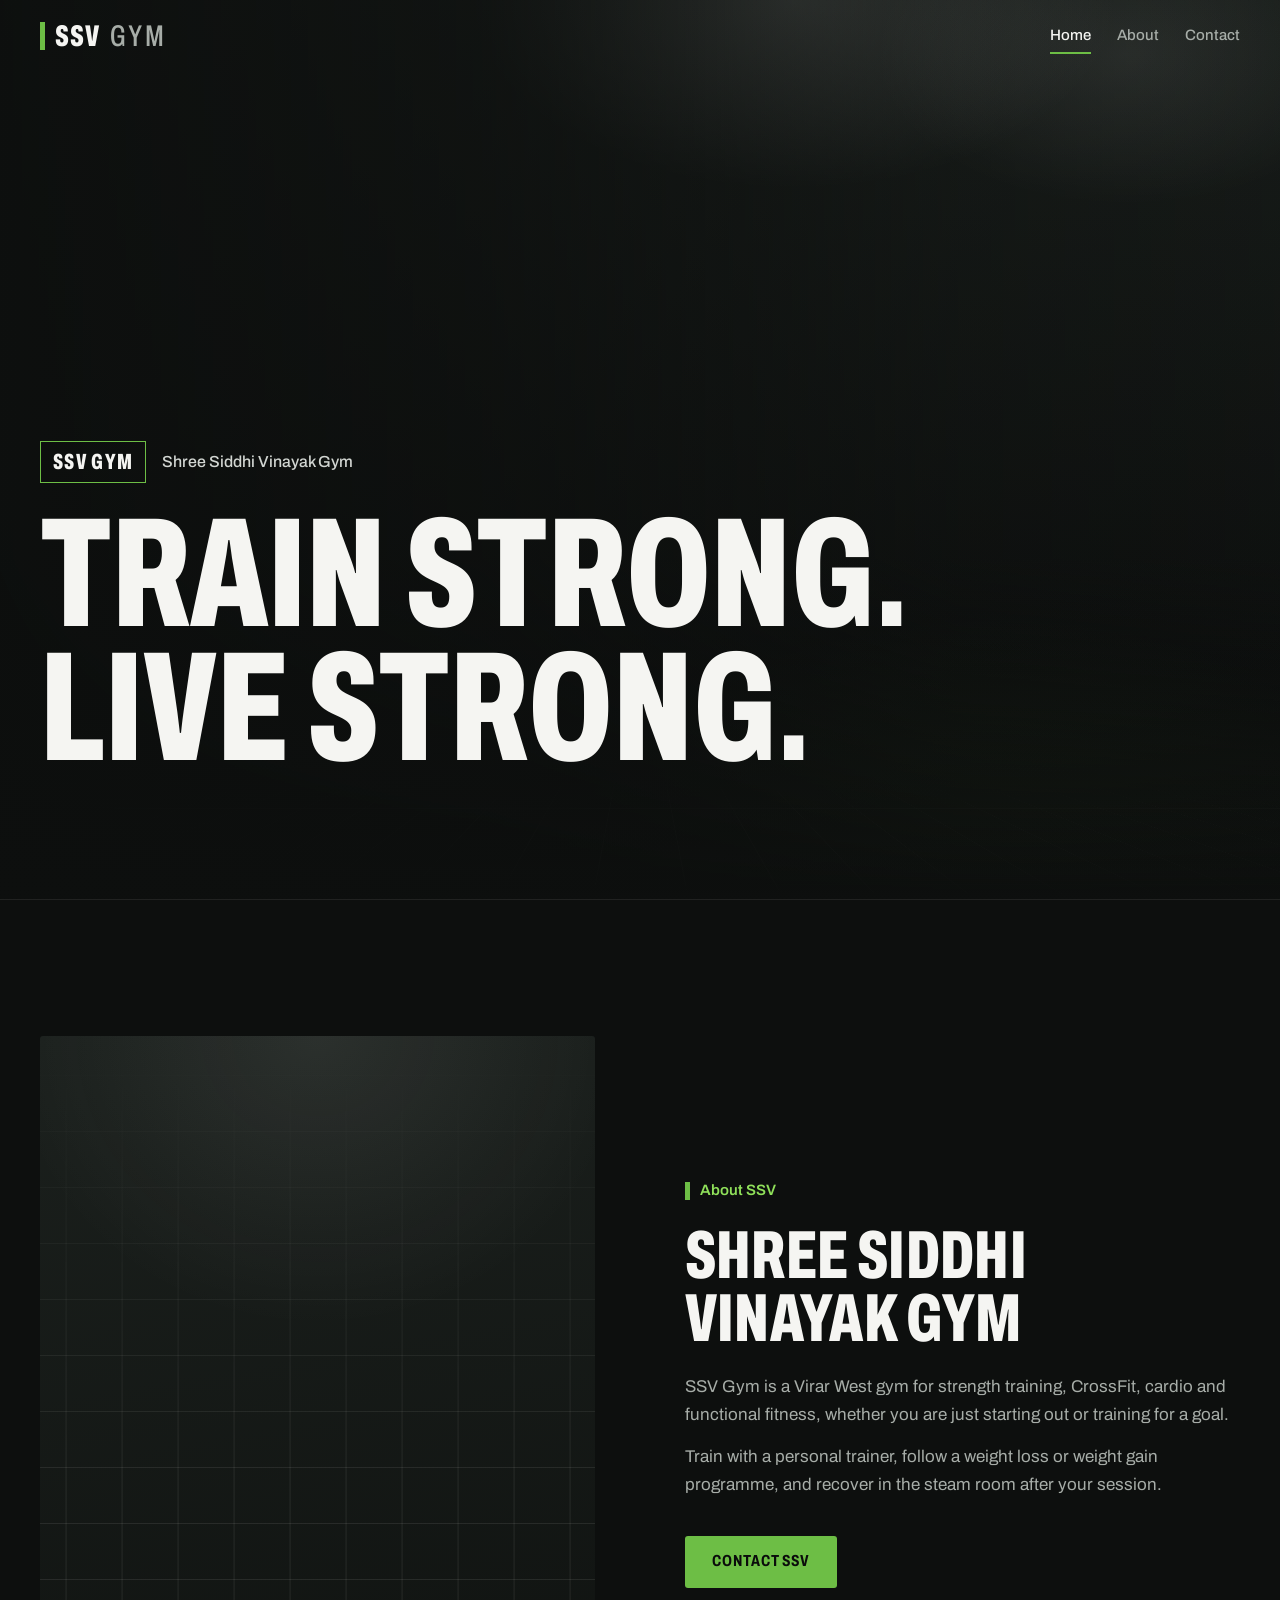
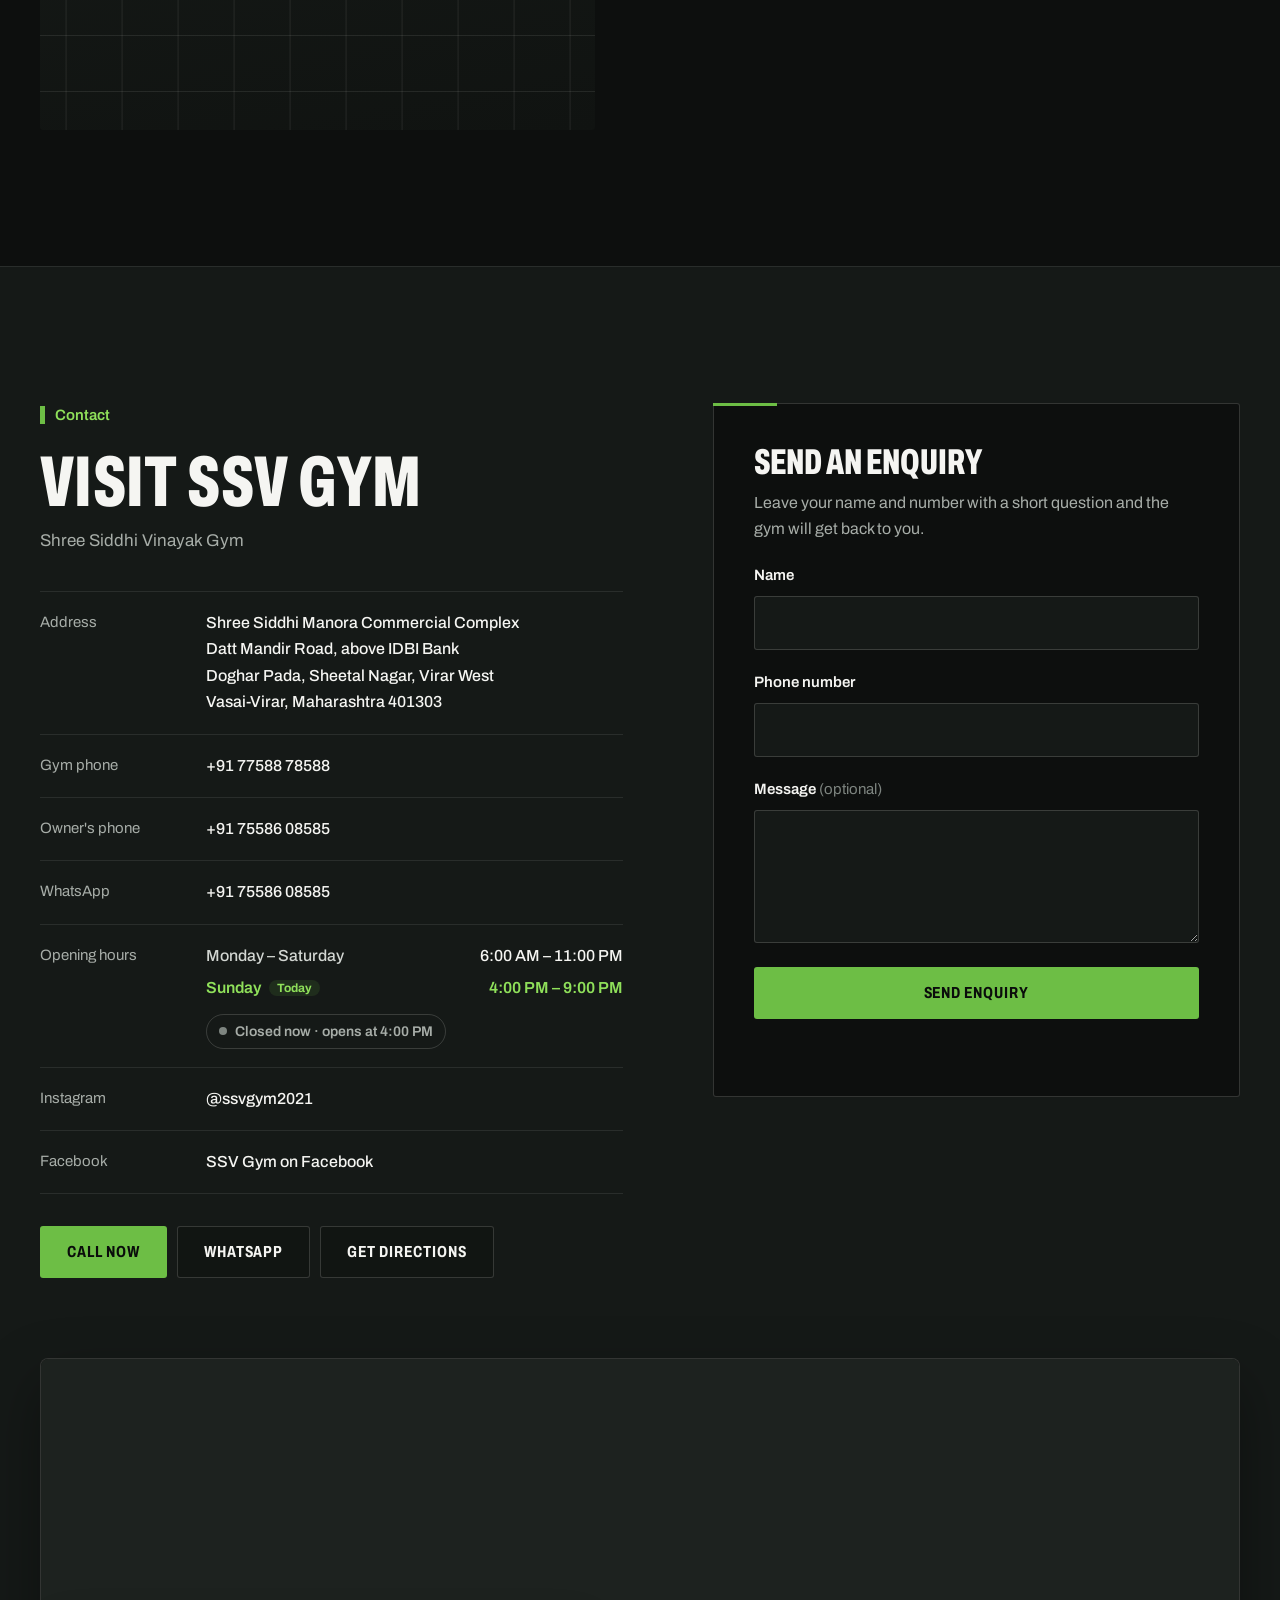
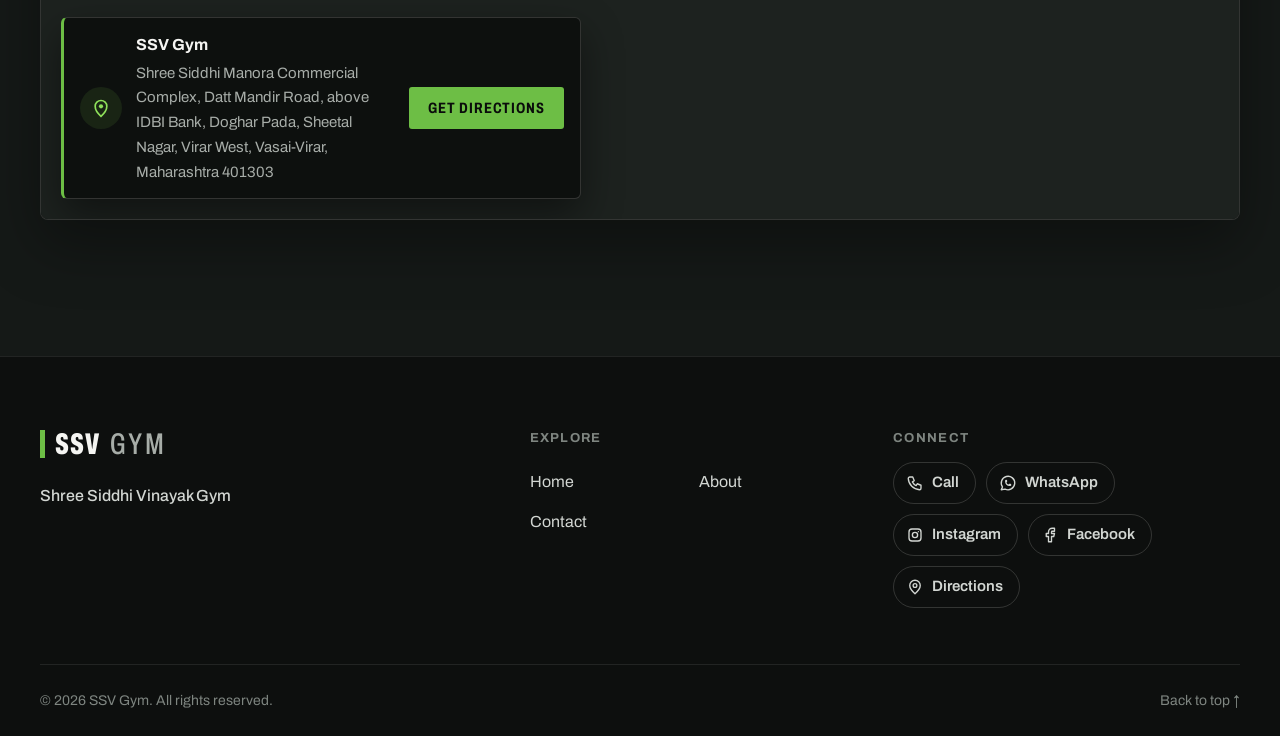
==== commit 9fb2784c: "new changes" ====
--- a/index.html
+++ b/index.html
@@ -28,7 +28,7 @@
   <link rel="preconnect" href="https://res.cloudinary.com">
   <link rel="stylesheet" href="https://fonts.googleapis.com/css2?family=Archivo:wdth,wght@62..125,400..800&display=swap">
   <!-- ?v= makes browsers load the new file after an update. Change it whenever you edit a CSS or JS file. -->
-  <link rel="stylesheet" href="css/style.css?v=1.5.0">
+  <link rel="stylesheet" href="css/style.css?v=1.5.1">
   <script>document.documentElement.classList.add('js');</script>
 
   <!-- Business details for Google. Updated from the sheet when the page loads. -->
@@ -334,11 +334,6 @@
           <li><a href="#contact">Contact</a></li>
         </ul>
       </nav>
-      <div class="footer__col">
-        <h2 class="footer__title">Visit</h2>
-        <p class="footer__address" data-g-lines="address">Shree Siddhi Manora Commercial Complex<br>Datt Mandir Road, above IDBI Bank<br>Doghar Pada, Sheetal Nagar, Virar West<br>Vasai-Virar, Maharashtra 401303</p>
-        <ul class="hours hours--small" data-hours><li><span>Monday – Saturday</span><span>6:00 AM – 11:00 PM</span></li><li><span>Sunday</span><span>4:00 PM – 9:00 PM</span></li></ul>
-      </div>
       <div class="footer__col" id="footer-connect">
         <h2 class="footer__title">Connect</h2>
         <ul class="footer__links">
--- a/css/style.css
+++ b/css/style.css
@@ -223,8 +223,9 @@
 .facility-card { position: relative; isolation: isolate; display: flex; flex-direction: column; justify-content: flex-end; min-height: clamp(440px, 48vw, 600px); overflow: hidden; background: var(--bg-2); }
 .facility-card__media { position: absolute; inset: 0; z-index: -2; transition: transform 1.2s var(--ease); }
 .facility-card::before { content: ""; position: absolute; inset: 0; z-index: -1; background: linear-gradient(180deg, rgba(13, 15, 14, .05) 25%, rgba(13, 15, 14, .88) 80%); }
-.facility-card::after { content: ""; position: absolute; left: 0; bottom: 0; width: 64px; height: 3px; background: var(--green); }
-.facility-card:hover .facility-card__media { transform: scale(1.03); }
+.facility-card::after { content: ""; position: absolute; left: 0; right: 0; bottom: 0; height: 3px; background: var(--green); transform: scaleX(0); transform-origin: left; transition: transform .6s var(--ease); }
+.facility-card:hover::after { transform: scaleX(1); }
+.facility-card:hover .facility-card__media { transform: scale(1.04); }
 .facility-card__body { padding: clamp(24px, 3vw, 36px); }
 .facility-card__title { font-family: var(--font-narrow); font-stretch: 62.5%; font-weight: 800; font-size: clamp(2.25rem, 3.6vw, 3.25rem); line-height: .95; text-transform: uppercase; }
 .facility-card__tags { margin-top: 12px; color: var(--green-2); font-size: .9375rem; font-weight: 600; }
@@ -444,7 +445,6 @@
 .hours__status::before { content: ""; width: 8px; height: 8px; border-radius: 50%; background: var(--muted-2); }
 .hours__status.is-open { border-color: rgba(109, 190, 69, .45); color: var(--green-2); }
 .hours__status.is-open::before { background: var(--green); box-shadow: 0 0 0 4px var(--green-soft); }
-.hours--small { gap: 4px; margin-top: 14px; font-size: .9375rem; }
 
 .enquiry { position: relative; padding: clamp(24px, 4vw, 40px); border: 1px solid var(--line-2); border-radius: var(--radius); background: var(--bg); }
 html:not(.js) .enquiry { display: none; } /* the form needs JavaScript to send */
@@ -495,15 +495,14 @@
 .footer__nav { display: grid; grid-template-columns: repeat(2, minmax(0, 1fr)); gap: 0 24px; }
 .footer__nav a { display: block; padding: 7px 0; color: var(--text-2); transition: color .2s; }
 .footer__nav a:hover { color: var(--green-2); }
-.footer__address { color: var(--text-2); line-height: 1.6; }
 .footer__links { display: flex; flex-wrap: wrap; gap: 10px; }
 .footer__links a { display: inline-flex; align-items: center; gap: 8px; min-height: 42px; padding: 0 16px 0 12px; border: 1px solid var(--line-2); border-radius: 999px; color: var(--text-2); font-size: .9375rem; font-weight: 600; transition: border-color .2s, color .2s, background-color .2s; }
 .footer__links a:hover { border-color: var(--green); background: var(--green-soft); color: var(--green-2); }
 .footer__links svg { width: 18px; height: 18px; fill: none; stroke: currentColor; stroke-width: 1.8; stroke-linecap: round; stroke-linejoin: round; }
 .footer__bottom { display: flex; flex-wrap: wrap; justify-content: space-between; gap: 8px 16px; margin-top: 56px; padding-block: 24px; border-top: 1px solid var(--line); color: var(--muted-2); font-size: .875rem; }
 .footer__bottom a:hover { color: var(--text); }
-@media (min-width: 700px) { .footer__grid { grid-template-columns: repeat(2, minmax(0, 1fr)); gap: 44px 40px; } }
-@media (min-width: 1100px) { .footer__grid { grid-template-columns: 1.3fr 1fr 1.2fr 1.1fr; gap: 48px; } }
+@media (min-width: 700px) { .footer__grid { grid-template-columns: repeat(2, minmax(0, 1fr)); gap: 44px 40px; } .footer__brand { grid-column: 1 / -1; } }
+@media (min-width: 1100px) { .footer__grid { grid-template-columns: 1.4fr 1fr 1.1fr; gap: 48px; } .footer__brand { grid-column: auto; } }
 @media (max-width: 699px) {
   /* phones: each block in its own band, separated by a rule */
   .footer__grid { gap: 0; }
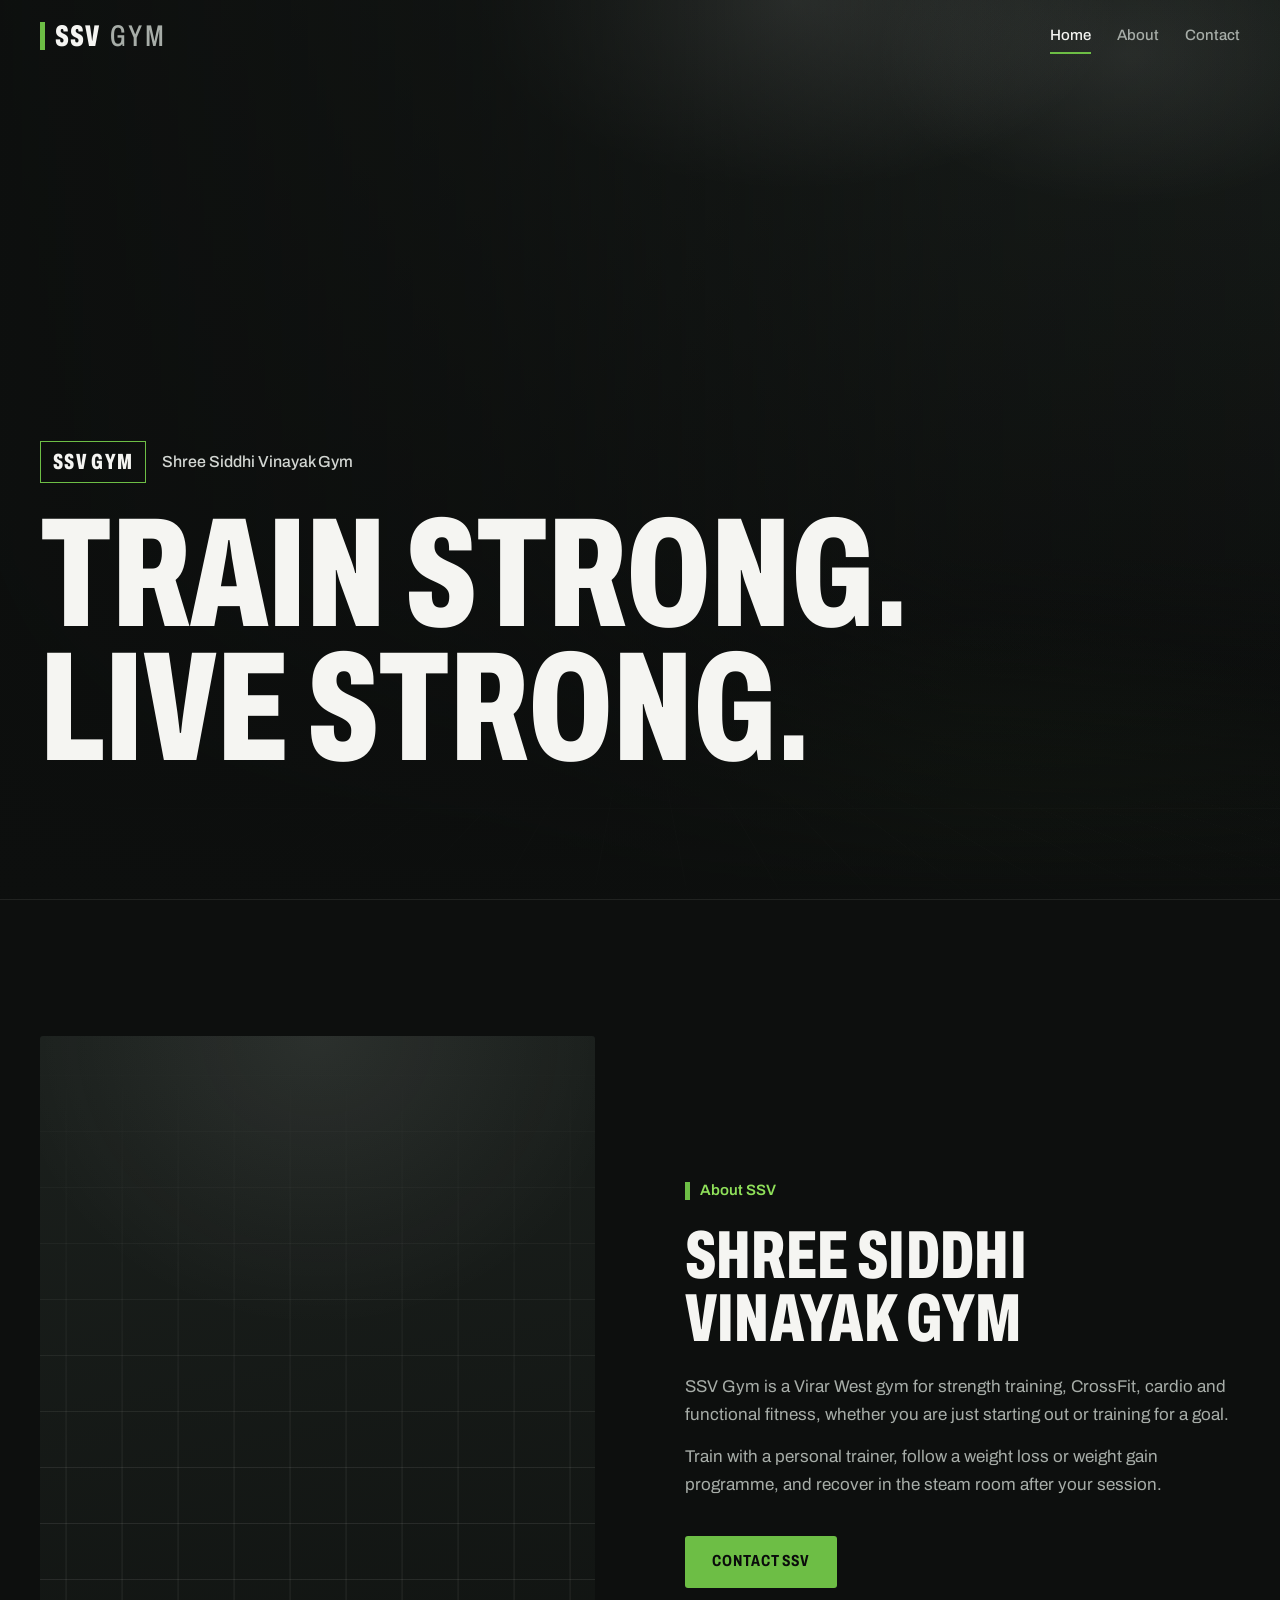
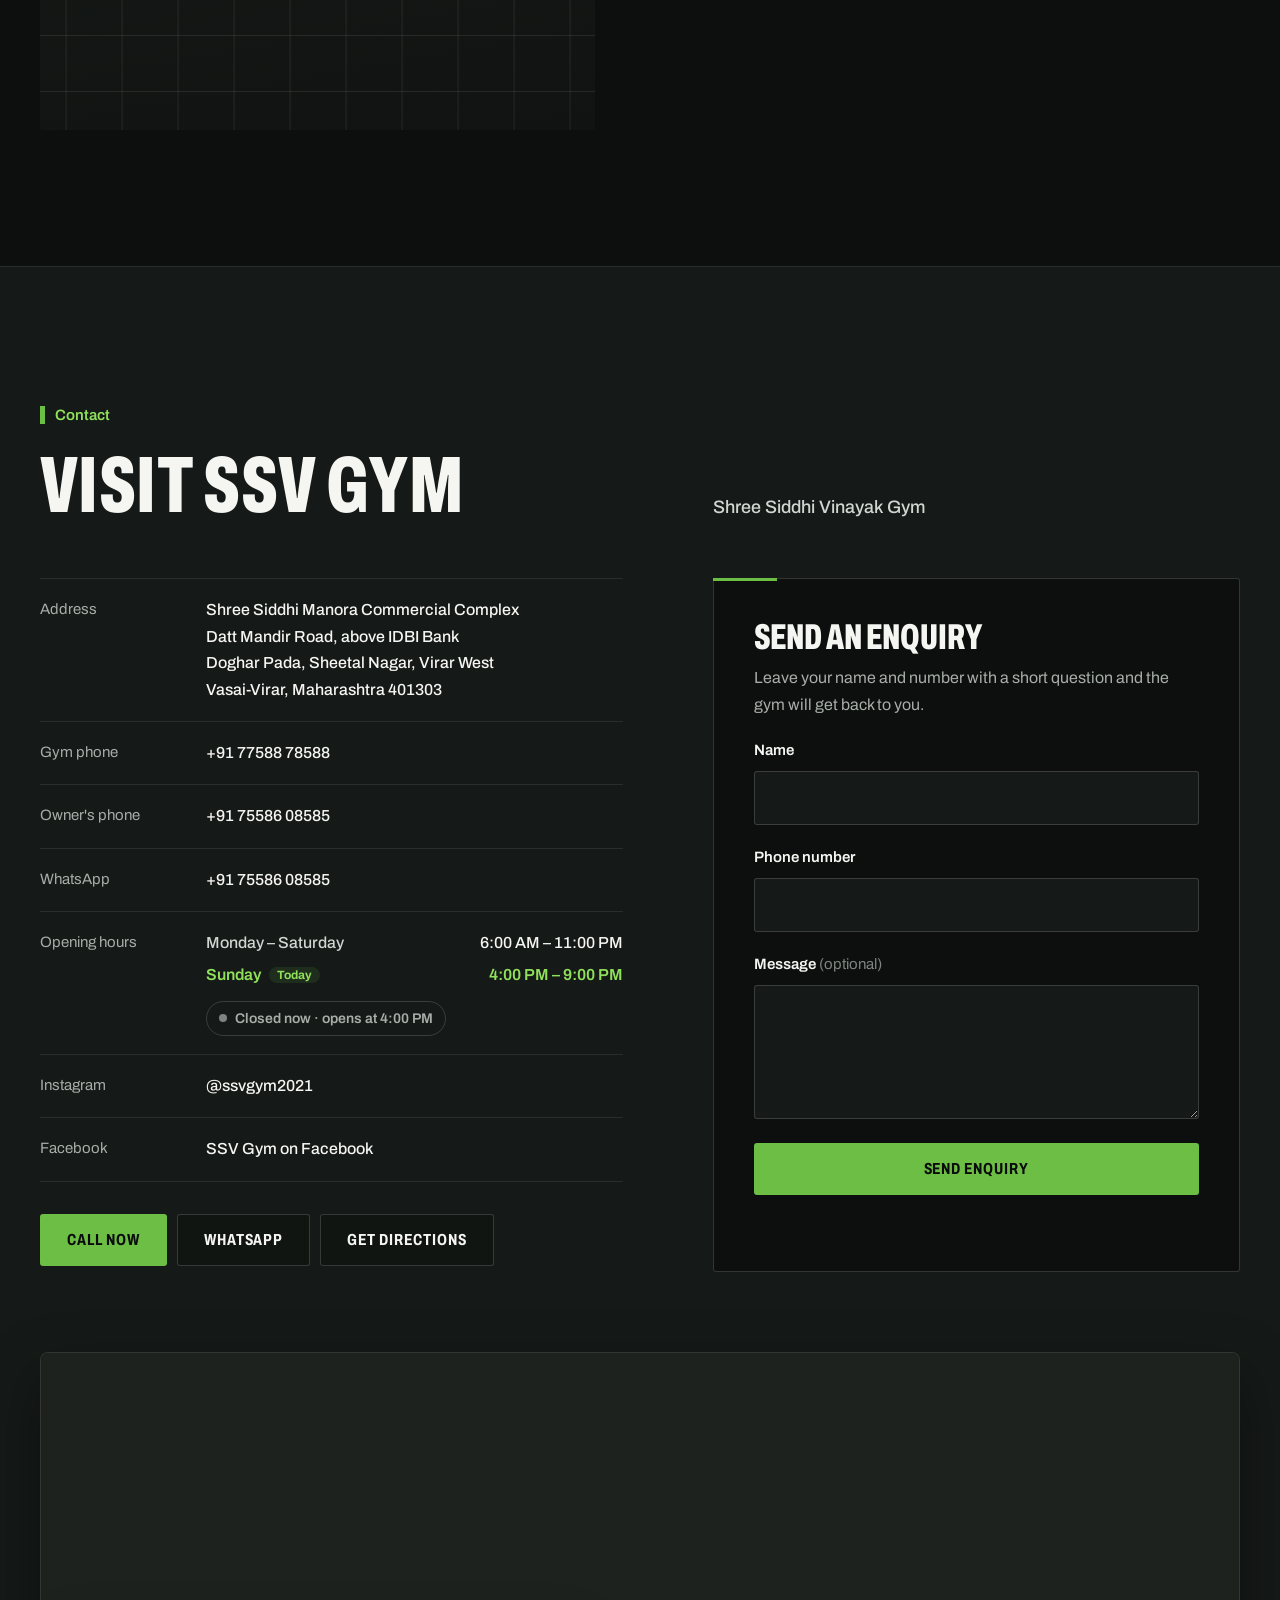
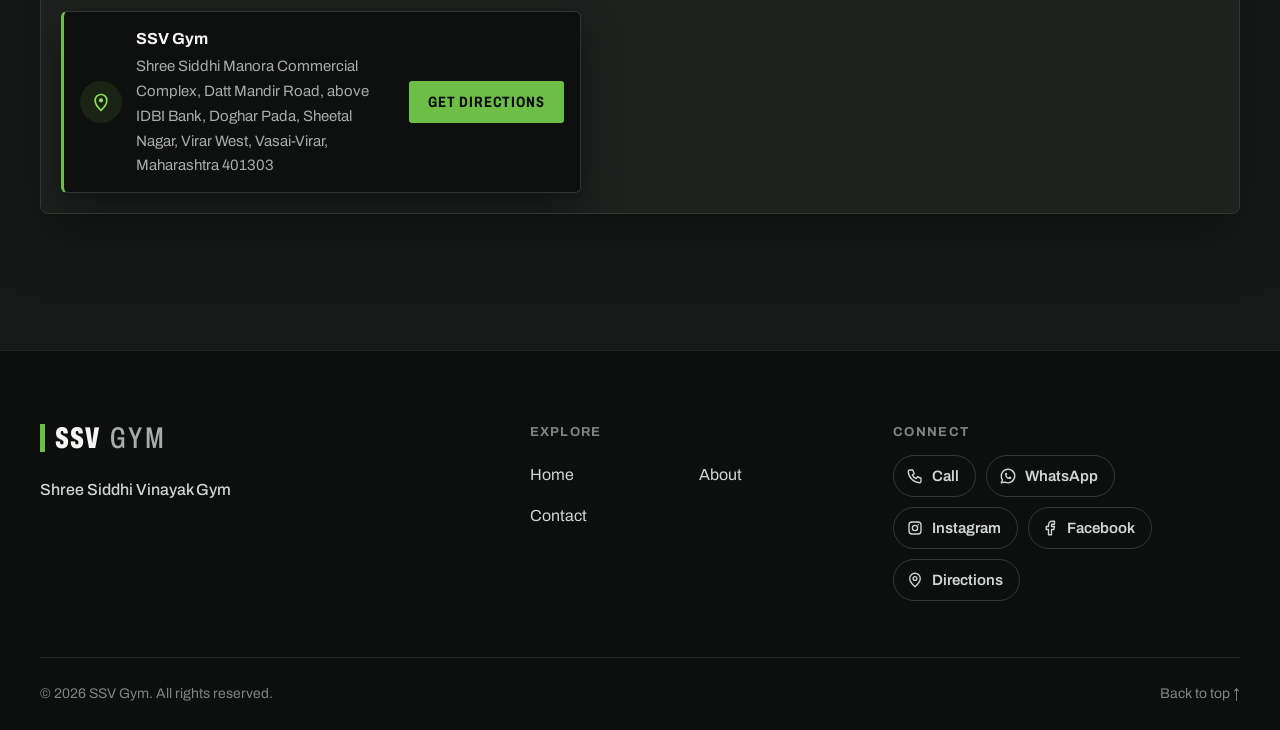
==== commit 15109c80: "few more changes" ====
--- a/index.html
+++ b/index.html
@@ -4,7 +4,7 @@
   <meta charset="utf-8">
   <meta name="viewport" content="width=device-width, initial-scale=1, viewport-fit=cover">
   <title>SSV Gym | Shree Siddhi Vinayak Gym, Virar West</title>
-  <meta name="description" content="SSV Gym (Shree Siddhi Vinayak Gym) in Virar West: gym floor, CrossFit and functional training, cardio, personal training, diet plans, weight loss and weight gain programmes, and a steam room.">
+  <meta name="description" content="SSV Gym (Shree Siddhi Vinayak Gym) in Virar West: gym floor, CrossFit and functional training, cardio, personal training, diet plans, weight loss and weight gain programmes, a steam room, and pool and carrom.">
   <meta name="theme-color" content="#0D0F0E">
 
   <!-- Link previews (WhatsApp, Facebook). og:url and og:image must be the site's full address. -->
@@ -28,7 +28,7 @@
   <link rel="preconnect" href="https://res.cloudinary.com">
   <link rel="stylesheet" href="https://fonts.googleapis.com/css2?family=Archivo:wdth,wght@62..125,400..800&display=swap">
   <!-- ?v= makes browsers load the new file after an update. Change it whenever you edit a CSS or JS file. -->
-  <link rel="stylesheet" href="css/style.css?v=1.5.1">
+  <link rel="stylesheet" href="css/style.css?v=1.6.1">
   <script>document.documentElement.classList.add('js');</script>
 
   <!-- Business details for Google. Updated from the sheet when the page loads. -->
@@ -121,7 +121,7 @@
       </div>
       <div class="hero__strip">
         <div class="container">
-          <ul class="facility-strip" data-g-list="facility_strip" aria-label="Areas at SSV Gym"><li>Main Gym</li><li>CrossFit</li><li>Cardio</li><li>Steam Room</li></ul>
+          <ul class="facility-strip" data-g-list="facility_strip" aria-label="Areas at SSV Gym"><li>Main Gym</li><li>CrossFit</li><li>Cardio</li><li>Steam Room</li><li>Pool &amp; Carrom</li></ul>
         </div>
       </div>
     </section>
@@ -176,15 +176,15 @@
       </div>
     </section>
 
-    <!-- FACILITIES -->
+    <!-- FACILITIES: main areas as photo cards, the rest as a short list -->
     <section class="section facilities" id="facilities" aria-labelledby="facilities-title">
       <div class="container">
         <header class="section-head section-head--split reveal">
           <div>
             <p class="section-label">Facilities</p>
-            <h2 id="facilities-title">Strength, conditioning, recovery</h2>
-          </div>
-          <p class="section-head__lead" data-g="facilities_intro" data-optional>A full gym floor, a CrossFit and functional training zone, cardio equipment and a steam room for recovery.</p>
+            <h2 id="facilities-title">Train &amp; recover</h2>
+          </div>
+          <p class="section-head__lead" data-g="facilities_intro" data-optional>A full gym floor, a CrossFit and functional training zone, cardio equipment, a steam room for recovery, and pool and carrom to unwind.</p>
         </header>
         <div class="facility-grid reveal" id="facility-grid"></div>
         <div class="facility-extra" id="facility-extra" hidden>
@@ -225,7 +225,7 @@
       </div>
     </section>
 
-    <!-- GALLERY: photos and videos (hidden until something is added) -->
+    <!-- GALLERY: the first six items here, everything on gallery.html -->
     <section class="section gallery" id="gallery" aria-labelledby="gallery-title">
       <div class="container">
         <header class="section-head section-head--split reveal">
@@ -235,15 +235,15 @@
           </div>
           <p class="section-head__lead">The gym floor, the CrossFit zone, training sessions, equipment and events.</p>
         </header>
-        <div class="gallery__bar">
-          <div class="chips" id="gallery-filters" role="group" aria-label="Filter the gallery by category"></div>
+        <div class="gallery-grid" id="gallery-grid"></div>
+        <div class="gallery__more">
           <p class="gallery__count" id="gallery-count" aria-live="polite"></p>
-        </div>
-        <div class="gallery-grid" id="gallery-grid"></div>
-      </div>
-    </section>
-
-    <!-- REVIEWS: the most liked three here, the rest in a dialog -->
+          <a class="btn btn--ghost" id="gallery-all" href="gallery.html" hidden>See the full gallery <span aria-hidden="true">→</span></a>
+        </div>
+      </div>
+    </section>
+
+    <!-- REVIEWS: the Google rating and Google reviews, and reviews written on this website -->
     <section class="section reviews" id="reviews" aria-labelledby="reviews-title">
       <div class="container">
         <header class="section-head section-head--split reveal">
@@ -257,52 +257,63 @@
               <div><div id="reviews-avg-stars"></div><span class="reviews__count" id="reviews-count"></span></div>
             </div>
             <div class="reviews__actions">
-              <button class="btn btn--primary btn--sm" type="button" id="write-review" hidden>Write a review</button>
-              <a class="text-link" id="google-reviews" href="#reviews" target="_blank" rel="noopener" hidden>See us on Google Maps</a>
+              <a class="btn btn--primary btn--sm" id="google-reviews" href="#reviews" target="_blank" rel="noopener" hidden>See all reviews on Google</a>
+              <button class="btn btn--ghost btn--sm" type="button" id="write-review" hidden>Write a review</button>
             </div>
           </div>
         </header>
+        <div class="chips reviews__tabs" id="review-tabs" role="tablist" aria-label="Choose reviews" hidden>
+          <button class="chip" type="button" role="tab" data-tab="google" aria-selected="true">Google reviews</button>
+          <button class="chip" type="button" role="tab" data-tab="site" aria-selected="false">On this website</button>
+        </div>
         <p class="reviews__note" id="reviews-note" role="status" hidden></p>
         <div class="review-grid reveal" id="review-grid"></div>
         <div class="reviews__more" id="reviews-more" hidden>
           <button class="btn btn--ghost" type="button" id="all-reviews">See all <span id="all-reviews-count"></span> reviews</button>
-        </div>
-      </div>
-    </section>
-
-    <!-- CONTACT -->
+          <a class="btn btn--ghost" id="google-more" href="#reviews" target="_blank" rel="noopener" hidden>Read all reviews on Google</a>
+        </div>
+      </div>
+    </section>
+
+    <!-- CONTACT: heading across the top (the full name on the right), the details on the left, the enquiry form on the right -->
     <section class="section contact" id="contact" aria-labelledby="contact-title">
-      <div class="container contact__grid">
-        <div class="contact__info reveal">
-          <p class="section-label">Contact</p>
-          <h2 id="contact-title">Visit <span data-g="gym_name">SSV Gym</span></h2>
-          <p class="contact__full" data-g="full_name">Shree Siddhi Vinayak Gym</p>
-          <dl class="contact__list">
-            <div data-row="address"><dt>Address</dt><dd data-g-lines="address">Shree Siddhi Manora Commercial Complex<br>Datt Mandir Road, above IDBI Bank<br>Doghar Pada, Sheetal Nagar, Virar West<br>Vasai-Virar, Maharashtra 401303</dd></div>
-            <div data-row="phone"><dt>Gym phone</dt><dd><a data-link="phone" data-show="phone" href="tel:+917758878588">+91 77588 78588</a></dd></div>
-            <div data-row="phone2"><dt>Owner's phone</dt><dd><a data-link="phone2" data-show="phone2" href="tel:+917558608585">+91 75586 08585</a></dd></div>
-            <div data-row="whatsapp"><dt>WhatsApp</dt><dd><a data-link="whatsapp" data-show="whatsapp" href="https://wa.me/917558608585" target="_blank" rel="noopener">+91 75586 08585</a></dd></div>
-            <div data-row="hours"><dt>Opening hours</dt><dd><ul class="hours" data-hours><li><span>Monday – Saturday</span><span>6:00 AM – 11:00 PM</span></li><li><span>Sunday</span><span>4:00 PM – 9:00 PM</span></li></ul><p class="hours__status" data-hours-status hidden></p></dd></div>
-            <div data-row="instagram"><dt>Instagram</dt><dd><a data-link="instagram" data-show="instagram" href="https://www.instagram.com/ssvgym2021/" target="_blank" rel="noopener">@ssvgym2021</a></dd></div>
-            <div data-row="facebook"><dt>Facebook</dt><dd><a data-link="facebook" data-show="facebook" href="https://www.facebook.com/p/SSV-GYM-100069942823280/" target="_blank" rel="noopener">SSV Gym on Facebook</a></dd></div>
-          </dl>
-          <div class="contact__actions">
-            <a class="btn btn--primary" data-link="phone" href="tel:+917758878588">Call now</a>
-            <a class="btn btn--ghost" data-link="whatsapp" href="https://wa.me/917558608585" target="_blank" rel="noopener">WhatsApp</a>
-            <a class="btn btn--ghost" data-link="maps" href="https://maps.app.goo.gl/EX4aAEYxKCztUjqv6" target="_blank" rel="noopener">Get directions</a>
-          </div>
-        </div>
-        <div class="contact__side reveal">
-          <form class="enquiry" id="enquiry-form" novalidate>
-            <h3>Send an enquiry</h3>
-            <p class="enquiry__intro">Leave your name and number with a short question and the gym will get back to you.</p>
-            <div class="field"><label for="enq-name">Name</label><input id="enq-name" name="name" type="text" autocomplete="name" maxlength="80" required></div>
-            <div class="field"><label for="enq-phone">Phone number</label><input id="enq-phone" name="phone" type="tel" autocomplete="tel" inputmode="tel" maxlength="20" required></div>
-            <div class="field"><label for="enq-message">Message <span>(optional)</span></label><textarea id="enq-message" name="message" rows="4" maxlength="1000"></textarea></div>
-            <div class="hp" aria-hidden="true"><label for="enq-website">Leave this empty</label><input id="enq-website" name="website" type="text" tabindex="-1" autocomplete="off"></div>
-            <button class="btn btn--primary btn--block" type="submit">Send enquiry</button>
-            <p class="enquiry__status" id="enquiry-status" role="status" aria-live="polite"></p>
-          </form>
+      <div class="container">
+        <header class="section-head section-head--split contact__head reveal">
+          <div>
+            <p class="section-label">Contact</p>
+            <h2 id="contact-title">Visit <span data-g="gym_name">SSV Gym</span></h2>
+          </div>
+          <p class="section-head__lead" data-g="full_name">Shree Siddhi Vinayak Gym</p>
+        </header>
+        <div class="contact__grid">
+          <div class="contact__info reveal">
+            <dl class="contact__list">
+              <div data-row="address"><dt>Address</dt><dd data-g-lines="address">Shree Siddhi Manora Commercial Complex<br>Datt Mandir Road, above IDBI Bank<br>Doghar Pada, Sheetal Nagar, Virar West<br>Vasai-Virar, Maharashtra 401303</dd></div>
+              <div data-row="phone"><dt>Gym phone</dt><dd><a data-link="phone" data-show="phone" href="tel:+917758878588">+91 77588 78588</a></dd></div>
+              <div data-row="phone2"><dt>Owner's phone</dt><dd><a data-link="phone2" data-show="phone2" href="tel:+917558608585">+91 75586 08585</a></dd></div>
+              <div data-row="whatsapp"><dt>WhatsApp</dt><dd><a data-link="whatsapp" data-show="whatsapp" href="https://wa.me/917558608585" target="_blank" rel="noopener">+91 75586 08585</a></dd></div>
+              <div data-row="hours"><dt>Opening hours</dt><dd><ul class="hours" data-hours><li><span>Monday – Saturday</span><span>6:00 AM – 11:00 PM</span></li><li><span>Sunday</span><span>4:00 PM – 9:00 PM</span></li></ul><p class="hours__status" data-hours-status hidden></p></dd></div>
+              <div data-row="instagram"><dt>Instagram</dt><dd><a data-link="instagram" data-show="instagram" href="https://www.instagram.com/ssvgym2021/" target="_blank" rel="noopener">@ssvgym2021</a></dd></div>
+              <div data-row="facebook"><dt>Facebook</dt><dd><a data-link="facebook" data-show="facebook" href="https://www.facebook.com/p/SSV-GYM-100069942823280/" target="_blank" rel="noopener">SSV Gym on Facebook</a></dd></div>
+            </dl>
+            <div class="contact__actions">
+              <a class="btn btn--primary" data-link="phone" href="tel:+917758878588">Call now</a>
+              <a class="btn btn--ghost" data-link="whatsapp" href="https://wa.me/917558608585" target="_blank" rel="noopener">WhatsApp</a>
+              <a class="btn btn--ghost" data-link="maps" href="https://maps.app.goo.gl/EX4aAEYxKCztUjqv6" target="_blank" rel="noopener">Get directions</a>
+            </div>
+          </div>
+          <div class="contact__side reveal">
+            <form class="enquiry" id="enquiry-form" novalidate>
+              <h3>Send an enquiry</h3>
+              <p class="enquiry__intro">Leave your name and number with a short question and the gym will get back to you.</p>
+              <div class="field"><label for="enq-name">Name</label><input id="enq-name" name="name" type="text" autocomplete="name" maxlength="80" required></div>
+              <div class="field"><label for="enq-phone">Phone number</label><input id="enq-phone" name="phone" type="tel" autocomplete="tel" inputmode="tel" maxlength="20" required></div>
+              <div class="field field--grow"><label for="enq-message">Message <span>(optional)</span></label><textarea id="enq-message" name="message" rows="4" maxlength="1000"></textarea></div>
+              <div class="hp" aria-hidden="true"><label for="enq-website">Leave this empty</label><input id="enq-website" name="website" type="text" tabindex="-1" autocomplete="off"></div>
+              <button class="btn btn--primary btn--block" type="submit">Send enquiry</button>
+              <p class="enquiry__status" id="enquiry-status" role="status" aria-live="polite"></p>
+            </form>
+          </div>
         </div>
       </div>
       <!-- MAP: dark to match the site, normal colours on hover, with the address and a directions button -->
@@ -318,7 +329,7 @@
         <a class="logo" href="#home" aria-label="SSV Gym, back to top"><span class="logo__bar" aria-hidden="true"></span><span class="logo__word">SSV</span><span class="logo__gym">Gym</span></a>
         <p class="footer__full" data-g="full_name">Shree Siddhi Vinayak Gym</p>
         <p class="footer__tagline" data-g="tagline" data-optional>Train strong. Live strong.</p>
-        <ul class="facility-strip facility-strip--small" data-g-list="facility_strip"><li>Main Gym</li><li>CrossFit</li><li>Cardio</li><li>Steam Room</li></ul>
+        <ul class="facility-strip facility-strip--small" data-g-list="facility_strip"><li>Main Gym</li><li>CrossFit</li><li>Cardio</li><li>Steam Room</li><li>Pool &amp; Carrom</li></ul>
       </div>
       <nav class="footer__col" aria-label="Footer">
         <h2 class="footer__title">Explore</h2>
@@ -362,13 +373,13 @@
       <button class="lb-btn lightbox__prev" type="button" data-lb="prev" aria-label="Previous"><svg viewBox="0 0 24 24" aria-hidden="true"><path d="M15 5l-7 7 7 7"/></svg></button>
       <figure class="lightbox__figure">
         <div id="lb-media"></div>
-        <figcaption><span class="lightbox__count" id="lb-count"></span><strong id="lb-title"></strong><span id="lb-caption"></span></figcaption>
+        <figcaption><span class="lightbox__count" id="lb-count"></span><strong id="lb-title"></strong></figcaption>
       </figure>
       <button class="lb-btn lightbox__next" type="button" data-lb="next" aria-label="Next"><svg viewBox="0 0 24 24" aria-hidden="true"><path d="M9 5l7 7-7 7"/></svg></button>
     </div>
   </dialog>
 
-  <!-- ALL REVIEWS -->
+  <!-- ALL REVIEWS WRITTEN ON THIS WEBSITE -->
   <dialog class="sheet" id="reviews-dialog" aria-labelledby="reviews-dialog-title">
     <div class="sheet__panel">
       <header class="sheet__head">
@@ -413,16 +424,17 @@
         <button class="btn btn--primary btn--block" type="submit">Post review</button>
         <p class="enquiry__status" id="review-status" role="status" aria-live="polite"></p>
         <p class="review-form__note">Your name and review will be shown on this website.</p>
+        <p class="review-form__alt" id="google-write-row" hidden>Prefer Google? <a id="google-write" href="#reviews" target="_blank" rel="noopener">Review SSV Gym on Google</a></p>
       </div>
     </form>
   </dialog>
 
   <noscript><p class="noscript">JavaScript is turned off, so some content can't load. Call the gym on +91 77588 78588.</p></noscript>
 
-  <script src="js/config.js?v=1.5.0"></script>
-  <script src="js/utils.js?v=1.5.0"></script>
-  <script src="js/api.js?v=1.5.0"></script>
-  <script src="js/gallery.js?v=1.5.0"></script>
-  <script src="js/main.js?v=1.5.0"></script>
+  <script src="js/config.js?v=1.6.1"></script>
+  <script src="js/utils.js?v=1.6.1"></script>
+  <script src="js/api.js?v=1.6.1"></script>
+  <script src="js/gallery.js?v=1.6.1"></script>
+  <script src="js/main.js?v=1.6.1"></script>
 </body>
 </html>
--- a/css/style.css
+++ b/css/style.css
@@ -1,5 +1,5 @@
 /* ==========================================================================
-   SSV GYM — WEBSITE STYLES                                           v1.5.0
+   SSV GYM — WEBSITE STYLES                                           v1.6.1
    Palette taken from the gym itself: rubber floor black, charcoal panels,
    machine-frame green (accent only), chalk white. The 5px green bar used in
    the logo is the one recurring ornament. Grids echo the floor tiles.
@@ -60,19 +60,19 @@
 h3, h4 { font-weight: 700; line-height: 1.25; }
 
 /* ---------- shared components ---------- */
-.section { padding-block: clamp(80px, 11vw, 136px); }
+.section { padding-block: clamp(64px, 11vw, 136px); }
 section[id] { scroll-margin-top: var(--header-h); }
 
 .section-label { display: inline-flex; align-items: center; gap: 10px; color: var(--green-2); font-size: .9375rem; font-weight: 600; }
 .section-label::before { content: ""; width: 5px; height: 18px; background: var(--green); }
 
-.section-head { max-width: 780px; margin-bottom: clamp(36px, 5vw, 56px); }
+.section-head { max-width: 780px; margin-bottom: clamp(32px, 5vw, 56px); }
 .section-head h2 { margin-top: 16px; font-size: clamp(2.75rem, 6.4vw, 5rem); }
 .section-head__lead { margin-top: 18px; max-width: 58ch; color: var(--muted); font-size: 1.0625rem; }
 /* Title on the left, short text on the right (stacked on phones) */
 .section-head--split { max-width: none; display: grid; gap: 20px; align-items: end; }
 @media (min-width: 900px) {
-  .section-head--split { grid-template-columns: minmax(0, 1fr) minmax(0, 460px); gap: 48px; }
+  .section-head--split { grid-template-columns: minmax(0, 1fr) minmax(0, 440px); gap: 48px; }
   .section-head--split .section-head__lead { margin-top: 0; }
 }
 
@@ -86,6 +86,7 @@
 .btn[disabled] { opacity: .6; pointer-events: none; }
 .text-link { padding-bottom: 3px; border-bottom: 1px solid var(--green); font-weight: 600; transition: color .2s; }
 .text-link:hover { color: var(--green-2); }
+
 
 /* ---------- image boxes & designed placeholders ---------- */
 .media { position: relative; overflow: hidden; background: radial-gradient(80% 60% at var(--ph-x, 50%) 0%, rgba(245, 245, 242, .08), transparent 70%), linear-gradient(170deg, #1B201D 0%, #101311 100%); }
@@ -135,7 +136,7 @@
 /* No hero photo: overhead lights and a perspective floor-tile grid */
 .hero__media:not(.has-img) { background: radial-gradient(36% 30% at 62% 0%, rgba(245, 245, 242, .16), transparent 70%), radial-gradient(28% 24% at 88% 6%, rgba(245, 245, 242, .10), transparent 70%), radial-gradient(50% 45% at 78% 100%, rgba(109, 190, 69, .12), transparent 70%), linear-gradient(180deg, #1A1F1C 0%, #0D0F0E 75%); }
 .hero__media:not(.has-img)::before { inset: auto -40% 0 -40%; height: 62%; background-image: linear-gradient(var(--line-2) 1px, transparent 1px), linear-gradient(90deg, var(--line-2) 1px, transparent 1px); background-size: 96px 96px; transform: perspective(520px) rotateX(64deg); transform-origin: bottom; -webkit-mask-image: linear-gradient(0deg, #000 10%, transparent 90%); mask-image: linear-gradient(0deg, #000 10%, transparent 90%); }
-.hero__inner { padding-top: calc(var(--header-h) + 72px); padding-bottom: clamp(48px, 7vw, 88px); }
+.hero__inner { padding-top: calc(var(--header-h) + 72px); padding-bottom: clamp(40px, 7vw, 88px); }
 .hero__title { display: flex; flex-direction: column; gap: 24px; }
 .hero__brand { display: flex; flex-wrap: wrap; align-items: center; gap: 10px 16px; color: var(--text-2); font-family: var(--font); font-stretch: 100%; font-size: 1rem; font-weight: 500; line-height: 1.2; letter-spacing: 0; text-transform: none; }
 .hero__brand b { padding: 7px 12px 6px; border: 1px solid var(--green); color: var(--text); font-family: var(--font-narrow); font-stretch: 62.5%; font-weight: 800; font-size: 1.375rem; letter-spacing: .06em; text-transform: uppercase; }
@@ -147,6 +148,12 @@
 .facility-strip { display: flex; flex-wrap: wrap; align-items: center; min-height: 64px; row-gap: 6px; font-family: var(--font-narrow); font-stretch: 75%; font-weight: 700; font-size: 1.0625rem; letter-spacing: .08em; text-transform: uppercase; }
 .facility-strip li + li::before { content: "\2022"; margin: 0 16px; color: var(--green); }
 .facility-strip--small { min-height: 0; margin-top: 16px; color: var(--muted); font-size: .9375rem; }
+/* Phones: the words under the top photo stay on one line; swipe to see them all. */
+@media (max-width: 759px) {
+  .hero__strip .facility-strip { flex-wrap: nowrap; margin-inline: calc(var(--gutter) * -1); padding-inline: var(--gutter); overflow-x: auto; overscroll-behavior-x: contain; white-space: nowrap; scrollbar-width: none; -webkit-mask-image: linear-gradient(90deg, transparent, #000 var(--gutter), #000 calc(100% - var(--gutter)), transparent); mask-image: linear-gradient(90deg, transparent, #000 var(--gutter), #000 calc(100% - var(--gutter)), transparent); }
+  .hero__strip .facility-strip::-webkit-scrollbar { display: none; }
+  .hero__strip .facility-strip li { flex: none; }
+}
 
 /* The one orchestrated moment: hero load sequence */
 @keyframes rise { from { opacity: 0; transform: translateY(28px); } to { opacity: 1; transform: none; } }
@@ -184,7 +191,7 @@
 }
 
 /* ---------- about ---------- */
-.about__grid { display: grid; gap: 48px; align-items: center; }
+.about__grid { display: grid; gap: 40px; align-items: center; }
 .about__media { position: relative; }
 .media--portrait { aspect-ratio: 4 / 5; border-radius: var(--radius); }
 .about__tag { position: absolute; left: 0; bottom: 0; display: flex; align-items: baseline; gap: 10px; padding: 18px 22px; border-top: 2px solid var(--green); background: var(--bg); color: var(--text-2); font-weight: 500; }
@@ -217,7 +224,7 @@
 .event.is-past { opacity: .72; }
 .event.is-past .event__date { background: var(--bg-3); color: var(--muted); box-shadow: none; }
 
-/* ---------- facilities: three zones side by side ---------- */
+/* ---------- facilities: main areas as tall photo cards ---------- */
 .facilities { border-top: 1px solid var(--line); }
 .facility-grid { display: grid; gap: 2px; }
 .facility-card { position: relative; isolation: isolate; display: flex; flex-direction: column; justify-content: flex-end; min-height: clamp(440px, 48vw, 600px); overflow: hidden; background: var(--bg-2); }
@@ -239,9 +246,21 @@
 .facility-extra__list h4 { font-size: 1.0625rem; }
 .facility-extra__list p { margin-top: 4px; color: var(--muted); font-size: .9375rem; }
 @media (min-width: 640px) { .facility-extra__list { grid-template-columns: repeat(2, 1fr); column-gap: 40px; } }
-@media (min-width: 760px) { .facility-grid { grid-template-columns: repeat(2, 1fr); } }
+@media (min-width: 760px) {
+  .facility-grid { grid-template-columns: repeat(2, 1fr); }
+  .facility-card:last-child:nth-child(odd) { grid-column: 1 / -1; }
+}
 @media (min-width: 900px) { .facility-extra { grid-template-columns: 220px minmax(0, 1fr); gap: 40px; } }
-@media (min-width: 1024px) { .facility-grid { grid-template-columns: repeat(3, 1fr); } }
+@media (min-width: 1024px) {
+  .facility-grid { grid-template-columns: repeat(var(--cols, 3), 1fr); }
+  .facility-card:last-child:nth-child(odd) { grid-column: auto; }
+}
+/* Phones: swipe through the areas instead of scrolling past tall cards. */
+@media (max-width: 759px) {
+  .facility-grid { grid-template-columns: none; grid-auto-flow: column; grid-auto-columns: 86%; gap: 10px; margin-inline: calc(var(--gutter) * -1); padding-inline: var(--gutter); overflow-x: auto; overscroll-behavior-x: contain; scroll-snap-type: x mandatory; scroll-padding-inline: var(--gutter); scrollbar-width: none; }
+  .facility-grid::-webkit-scrollbar { display: none; }
+  .facility-card { min-height: 420px; border-radius: var(--radius); scroll-snap-align: start; }
+}
 
 /* ---------- membership: one rate board, not separate cards ---------- */
 .plans { position: relative; border-block: 1px solid var(--line); background: var(--bg-2); }
@@ -283,6 +302,14 @@
 .services__call a { color: var(--text); font-family: var(--font-narrow); font-stretch: 75%; font-size: 1.375rem; font-weight: 800; letter-spacing: .02em; }
 .services__call a:hover { color: var(--green-2); }
 
+/* Phones: plans, and personal training and diet plans, side by side in one row; swipe to see the next one. */
+@media (max-width: 639px) {
+  .plan-board, .service-grid { grid-template-columns: none; grid-auto-flow: column; grid-auto-columns: 82%; gap: 12px; margin-inline: calc(var(--gutter) * -1); padding-inline: var(--gutter); overflow-x: auto; overflow-y: hidden; overscroll-behavior-x: contain; scroll-snap-type: x mandatory; scroll-padding-inline: var(--gutter); scrollbar-width: none; border: 0; border-radius: 0; background: none; }
+  .plan-board::-webkit-scrollbar, .service-grid::-webkit-scrollbar { display: none; }
+  .plan, .service { border: 1px solid var(--line-2); border-radius: var(--radius); background: var(--bg); box-shadow: none; scroll-snap-align: start; }
+  .plan--featured { border-color: rgba(109, 190, 69, .5); background: linear-gradient(180deg, var(--green-soft), transparent 45%), var(--bg); }
+}
+
 /* ---------- trainers ---------- */
 .trainer-grid { display: grid; gap: 32px 20px; grid-template-columns: repeat(auto-fill, minmax(min(250px, 100%), 1fr)); }
 .trainer__media { aspect-ratio: 4 / 5; border-radius: var(--radius); }
@@ -293,35 +320,74 @@
 .trainer__role { margin-top: 6px; color: var(--green-2); font-size: .9375rem; font-weight: 600; }
 .trainer__spec { margin-top: 10px; color: var(--text-2); font-size: .9375rem; font-weight: 500; }
 .trainer__bio { margin-top: 8px; color: var(--muted); font-size: .9375rem; }
-
-/* ---------- gallery: photos and videos ---------- */
+/* Phones: trainers side by side, swipe to see the next one. */
+@media (max-width: 599px) {
+  .trainer-grid { grid-template-columns: none; grid-auto-flow: column; grid-auto-columns: 78%; gap: 14px; margin-inline: calc(var(--gutter) * -1); padding-inline: var(--gutter); overflow-x: auto; overscroll-behavior-x: contain; scroll-snap-type: x mandatory; scroll-padding-inline: var(--gutter); scrollbar-width: none; }
+  .trainer-grid::-webkit-scrollbar { display: none; }
+  .trainer { scroll-snap-align: start; }
+}
+
+/* ---------- gallery: a preview on the home page, everything on gallery.html ---------- */
 .gallery { border-block: 1px solid var(--line); background: var(--bg-2); }
 .gallery__bar { display: flex; flex-wrap: wrap; align-items: center; justify-content: space-between; gap: 16px; margin-bottom: 24px; }
 .chips { display: flex; flex-wrap: wrap; gap: 8px; }
 .chip { min-height: 42px; padding: 0 18px; border: 1px solid var(--line-2); border-radius: 999px; background: transparent; color: var(--muted); font-size: .9375rem; font-weight: 500; cursor: pointer; transition: color .2s, border-color .2s, background-color .2s; }
 .chip:hover { border-color: var(--muted-2); color: var(--text); }
-.chip[aria-pressed="true"] { border-color: var(--green); background: var(--green); color: #0A0C0B; font-weight: 600; }
+.chip[aria-pressed="true"], .chip[aria-selected="true"] { border-color: var(--green); background: var(--green); color: #0A0C0B; font-weight: 600; }
 .gallery__count { color: var(--muted-2); font-size: .9375rem; }
+.gallery__more { display: flex; flex-wrap: wrap; align-items: center; justify-content: space-between; gap: 14px 24px; margin-top: 28px; }
 .gallery-grid { display: grid; gap: 8px; grid-template-columns: repeat(2, 1fr); grid-auto-rows: 150px; grid-auto-flow: dense; }
+/* Six items: one tall, one wide, four small. Fills 4x2, 3x2 (first four) and 2x4 without gaps. */
+.gallery-grid.is-mosaic .g-item:nth-child(1) { grid-row: span 2; }
+.gallery-grid.is-mosaic .g-item:nth-child(2) { grid-column: span 2; }
 .g-item { position: relative; min-width: 0; }
-.g-item--tall { grid-row: span 2; }
-.g-item--wide { grid-column: span 2; }
 .g-item__btn { position: absolute; inset: 0; display: block; width: 100%; padding: 0; overflow: hidden; border: 0; border-radius: var(--radius); background: none; text-align: left; cursor: zoom-in; }
-.g-item__btn.is-video { cursor: pointer; }
-.g-item__btn:focus-visible { outline-offset: -3px; }
+.g-item__btn.is-video, .m-item__btn.is-video { cursor: pointer; }
+.g-item__btn:focus-visible, .m-item__btn:focus-visible { outline-offset: -3px; }
 .g-item__media { position: absolute; inset: 0; transition: transform .9s var(--ease); }
 .g-item__btn:hover .g-item__media { transform: scale(1.04); }
 .g-item__play { position: absolute; left: 50%; top: 50%; display: grid; place-items: center; width: 58px; height: 58px; margin: -29px 0 0 -29px; border: 1px solid rgba(245, 245, 242, .3); border-radius: 50%; background: rgba(13, 15, 14, .7); color: var(--text); pointer-events: none; -webkit-backdrop-filter: blur(4px); backdrop-filter: blur(4px); transition: background-color .25s, color .25s, transform .3s var(--ease); }
 .g-item__play svg { width: 22px; height: 22px; margin-left: 3px; fill: currentColor; }
-.g-item__btn:hover .g-item__play, .g-item__btn:focus-visible .g-item__play { border-color: var(--green); background: var(--green); color: #0A0C0B; transform: scale(1.06); }
+.g-item__btn:hover .g-item__play, .g-item__btn:focus-visible .g-item__play, .m-item__btn:hover .g-item__play { border-color: var(--green); background: var(--green); color: #0A0C0B; transform: scale(1.06); }
 .g-item__overlay { position: absolute; inset: auto 0 0; display: flex; flex-direction: column; gap: 2px; padding: 48px 16px 14px; background: linear-gradient(0deg, rgba(13, 15, 14, .92), transparent); opacity: 0; transition: opacity .3s; }
-.g-item__btn:hover .g-item__overlay, .g-item__btn:focus-visible .g-item__overlay { opacity: 1; }
+.g-item__btn:hover .g-item__overlay, .g-item__btn:focus-visible .g-item__overlay, .m-item__btn:hover .g-item__overlay, .m-item__btn:focus-visible .g-item__overlay { opacity: 1; }
 .g-item__cat { color: var(--green-2); font-size: .8125rem; font-weight: 600; }
 .g-item__title { font-weight: 600; }
-.is-animating .g-item { animation: fade .45s var(--ease) both; animation-delay: calc(min(var(--i), 12) * 30ms); }
+.is-animating .g-item, .is-animating .m-item { animation: fade .45s var(--ease) both; animation-delay: calc(min(var(--i), 12) * 30ms); }
 @media (hover: none) { .g-item__overlay { opacity: 1; } }
-@media (min-width: 760px) { .gallery-grid { grid-template-columns: repeat(3, 1fr); grid-auto-rows: 200px; } }
-@media (min-width: 1100px) { .gallery-grid { grid-template-columns: repeat(4, 1fr); grid-auto-rows: 230px; } }
+@media (min-width: 760px) {
+  .gallery-grid { grid-template-columns: repeat(3, 1fr); grid-auto-rows: 200px; }
+  .gallery-grid.is-mosaic .g-item:nth-child(n+5) { display: none; }
+}
+@media (min-width: 1100px) {
+  .gallery-grid { grid-template-columns: repeat(4, 1fr); grid-auto-rows: 230px; }
+  .gallery-grid.is-mosaic .g-item:nth-child(n+5) { display: block; }
+}
+@media (max-width: 599px) { .gallery__more { flex-direction: column-reverse; align-items: stretch; text-align: center; } }
+
+/* ---------- the full gallery page (gallery.html) ----------
+   The heading and filters stay in the page width; the wall of photos uses the whole
+   width of the screen, with more columns on wider screens. Each picture keeps its own shape. */
+.gpage { padding-top: var(--header-h); }
+.gpage .section { padding-top: clamp(40px, 7vw, 88px); }
+.gpage__title { margin-top: 16px; font-size: clamp(3rem, 9vw, 6.5rem); }
+.gpage__wall { padding-inline: var(--gutter); }
+.masonry { columns: 2; column-gap: 8px; }
+.m-item { position: relative; margin: 0 0 8px; break-inside: avoid; }
+.m-item__btn { position: relative; display: block; width: 100%; padding: 0; overflow: hidden; border: 0; border-radius: var(--radius); background: var(--bg-3); text-align: left; cursor: zoom-in; }
+.m-item__btn img { width: 100%; height: auto; min-height: 120px; object-fit: cover; transition: transform .9s var(--ease); }
+.m-item__btn:hover img { transform: scale(1.03); }
+.m-item__ph { display: block; aspect-ratio: 16 / 9; }
+.gpage__empty { padding: 56px 0; color: var(--muted); text-align: center; }
+.site-footer--slim { padding-top: 0; }
+.site-footer--slim .footer__bottom { margin-top: 0; border-top: 0; }
+@media (min-width: 600px) { .masonry { columns: 3; column-gap: 12px; } .m-item { margin-bottom: 12px; } }
+@media (min-width: 1000px) { .masonry { columns: 4; } }
+@media (min-width: 1300px) { .masonry { columns: 5; } }
+@media (min-width: 1650px) { .masonry { columns: 6; } }
+@media (min-width: 2000px) { .masonry { columns: 7; } }
+@media (min-width: 2400px) { .masonry { columns: 8; } }
+@media (hover: none) { .m-item .g-item__overlay { opacity: 1; } }
 
 /* ---------- lightbox (photos and videos) ---------- */
 .lightbox { width: 100%; height: 100%; max-width: none; max-height: none; margin: 0; padding: 0; border: 0; background: rgba(8, 10, 9, .97); color: var(--text); }
@@ -337,7 +403,6 @@
 .lightbox__video video, .lightbox__video iframe { display: block; width: 100%; height: 100%; border: 0; background: #000; object-fit: contain; }
 .lightbox figcaption { display: grid; gap: 4px; max-width: 64ch; text-align: center; }
 .lightbox__count { color: var(--muted-2); font-size: .875rem; }
-#lb-caption { color: var(--muted); }
 .lb-btn { display: grid; place-items: center; width: 52px; height: 52px; border: 1px solid var(--line-2); border-radius: 50%; background: rgba(13, 15, 14, .6); color: var(--text); cursor: pointer; transition: border-color .2s, color .2s; }
 .lb-btn:hover { border-color: var(--green); color: var(--green-2); }
 .lb-btn svg { width: 22px; height: 22px; fill: none; stroke: currentColor; stroke-width: 2; }
@@ -358,14 +423,15 @@
 .reviews__avg { font-family: var(--font-narrow); font-stretch: 62.5%; font-weight: 800; font-size: 4.25rem; line-height: .85; }
 .reviews__summary .review__stars svg { width: 18px; height: 18px; }
 .reviews__count { display: block; margin-top: 6px; color: var(--muted); font-size: .9375rem; }
-.reviews__actions { display: flex; flex-wrap: wrap; align-items: center; gap: 14px 24px; }
+.reviews__actions { display: flex; flex-wrap: wrap; align-items: center; gap: 10px 12px; }
+.reviews__tabs { margin-bottom: 32px; }
 .reviews__note { margin-bottom: 28px; padding: 14px 18px; border-left: 3px solid var(--green); border-radius: 0 var(--radius) var(--radius) 0; background: var(--bg-2); color: var(--text-2); }
 .reviews__empty { grid-column: 1 / -1; color: var(--muted); font-size: 1.0625rem; }
-.reviews__more { display: flex; justify-content: center; margin-top: 44px; }
+.reviews__more { display: flex; flex-wrap: wrap; justify-content: center; gap: 12px; margin-top: 44px; }
 .review-grid { display: grid; gap: 40px; grid-template-columns: repeat(auto-fill, minmax(min(300px, 100%), 1fr)); }
 .review { display: flex; flex-direction: column; gap: 18px; padding-top: 24px; border-top: 2px solid var(--line-2); }
 .review__top { display: flex; align-items: center; justify-content: space-between; gap: 12px; }
-.review__top time { color: var(--muted-2); font-size: .875rem; white-space: nowrap; }
+.review__top time, .review__time { color: var(--muted-2); font-size: .875rem; white-space: nowrap; }
 .review__stars { display: flex; gap: 4px; }
 .review__stars span { color: var(--line-2); }
 .review__stars .is-on { color: var(--green); }
@@ -378,7 +444,10 @@
 .review__foot { display: flex; align-items: center; justify-content: space-between; gap: 12px; }
 .review__who { display: flex; align-items: center; gap: 12px; min-width: 0; font-weight: 600; }
 .review__who > span:last-child { overflow: hidden; text-overflow: ellipsis; white-space: nowrap; }
-.avatar { display: grid; place-items: center; flex: none; width: 42px; height: 42px; overflow: hidden; border-radius: 50%; background: var(--bg-3); color: var(--green-2); font-size: .9375rem; font-weight: 700; }
+a.review__who:hover > span:last-child { color: var(--green-2); }
+.review__source { flex: none; color: var(--muted-2); font-size: .8125rem; font-weight: 600; }
+.avatar { position: relative; display: grid; place-items: center; flex: none; width: 42px; height: 42px; overflow: hidden; border-radius: 50%; background: var(--bg-3); color: var(--green-2); font-size: .9375rem; font-weight: 700; }
+.avatar img { position: absolute; inset: 0; width: 100%; height: 100%; object-fit: cover; }
 .like { display: inline-flex; flex: none; align-items: center; gap: 7px; min-height: 38px; padding: 0 14px; border: 1px solid var(--line-2); border-radius: 999px; background: none; color: var(--muted); font-size: .875rem; font-weight: 600; cursor: pointer; transition: border-color .2s, color .2s, background-color .2s; }
 .like svg { width: 16px; height: 16px; fill: none; stroke: currentColor; stroke-width: 2; transition: transform .2s var(--ease); }
 .like:hover { border-color: var(--green); color: var(--text); }
@@ -421,13 +490,14 @@
 .field__count { justify-self: end; color: var(--muted-2); font-size: .8125rem; }
 .review-form .btn { margin-top: 22px; }
 .review-form__note { margin-top: 8px; color: var(--muted-2); font-size: .8125rem; }
-
-/* ---------- contact ---------- */
+.review-form__alt { margin-top: 18px; padding-top: 16px; border-top: 1px solid var(--line); color: var(--muted); font-size: .9375rem; text-align: center; }
+.review-form__alt a { color: var(--green-2); font-weight: 600; text-decoration: underline; text-underline-offset: 3px; }
+
+/* ---------- contact: heading across the top, details and the enquiry form side by side ---------- */
 .contact { border-top: 1px solid var(--line); background: var(--bg-2); }
-.contact__grid { display: grid; gap: 56px; }
-.contact__info h2 { margin-top: 16px; font-size: clamp(2.75rem, 6vw, 4.5rem); }
-.contact__full { margin-top: 12px; color: var(--muted); font-size: 1.0625rem; }
-.contact__list { margin-top: 36px; border-top: 1px solid var(--line); }
+.contact__head .section-head__lead { margin-top: 0; color: var(--text-2); font-size: 1.125rem; font-weight: 500; }
+.contact__grid { display: grid; gap: 48px; }
+.contact__list { border-top: 1px solid var(--line); }
 .contact__list > div { display: grid; grid-template-columns: 150px minmax(0, 1fr); gap: 16px; padding: 18px 0; border-bottom: 1px solid var(--line); }
 .contact__list dt { color: var(--muted); font-size: .9375rem; }
 .contact__list dd { font-weight: 500; overflow-wrap: anywhere; }
@@ -438,15 +508,17 @@
 .hours { display: grid; gap: 6px; max-width: 420px; }
 .hours li { display: flex; flex-wrap: wrap; justify-content: space-between; gap: 2px 16px; }
 .hours li span:first-child { color: var(--text-2); }
+.hours li span:last-child { margin-left: auto; }
 .hours li.is-today span { color: var(--green-2); font-weight: 600; }
 .hours em { margin-left: 8px; padding: 1px 8px; border-radius: 999px; background: var(--green-soft); color: var(--green-2); font-size: .75rem; font-style: normal; font-weight: 700; vertical-align: 1px; }
 .hours__note { color: var(--muted); }
+.hours__note span { margin-left: 0 !important; }
 .hours__status { display: inline-flex; align-items: center; gap: 8px; margin-top: 12px; padding: 5px 12px; border: 1px solid var(--line-2); border-radius: 999px; color: var(--muted); font-size: .875rem; font-weight: 600; }
 .hours__status::before { content: ""; width: 8px; height: 8px; border-radius: 50%; background: var(--muted-2); }
 .hours__status.is-open { border-color: rgba(109, 190, 69, .45); color: var(--green-2); }
 .hours__status.is-open::before { background: var(--green); box-shadow: 0 0 0 4px var(--green-soft); }
 
-.enquiry { position: relative; padding: clamp(24px, 4vw, 40px); border: 1px solid var(--line-2); border-radius: var(--radius); background: var(--bg); }
+.enquiry { position: relative; padding: clamp(22px, 4vw, 40px); border: 1px solid var(--line-2); border-radius: var(--radius); background: var(--bg); }
 html:not(.js) .enquiry { display: none; } /* the form needs JavaScript to send */
 .enquiry::before { content: ""; position: absolute; left: -1px; top: -1px; width: 64px; height: 3px; background: var(--green); }
 .enquiry h3 { font-family: var(--font-narrow); font-stretch: 62.5%; font-weight: 800; font-size: 2.25rem; line-height: 1; text-transform: uppercase; }
@@ -465,13 +537,35 @@
 .enquiry__status.is-success { color: var(--green-2); }
 .enquiry__status.is-error { color: var(--error); }
 .enquiry__status a { text-decoration: underline; text-underline-offset: 3px; }
-@media (min-width: 980px) { .contact__grid { grid-template-columns: minmax(0, 1.05fr) minmax(0, .95fr); gap: clamp(56px, 7vw, 96px); } }
-@media (max-width: 520px) { .contact__list > div { grid-template-columns: 1fr; gap: 6px; } }
+@media (min-width: 980px) {
+  /* The name on the right sits exactly above the form. */
+  .contact__head.section-head--split { grid-template-columns: minmax(0, 1.05fr) minmax(0, .95fr); column-gap: clamp(56px, 7vw, 96px); }
+  .contact__grid { grid-template-columns: minmax(0, 1.05fr) minmax(0, .95fr); gap: clamp(56px, 7vw, 96px); }
+  /* The form is as tall as the details next to it; the message box takes any extra height. */
+  .contact__side { display: flex; flex-direction: column; }
+  .enquiry { display: flex; flex: 1; flex-direction: column; }
+  .enquiry .field--grow { display: flex; flex: 1; flex-direction: column; }
+  .enquiry .field--grow textarea { flex: 1; }
+}
+/* Phones: the details in one panel, short ones on a single line; Call across the top, two buttons under it. */
+@media (max-width: 600px) {
+  .contact__grid { gap: 32px; }
+  .contact__list { padding: 0 18px; border: 1px solid var(--line-2); border-radius: 8px; background: var(--bg); }
+  .contact__list > div { display: flex; flex-wrap: wrap; align-items: baseline; justify-content: space-between; gap: 4px 16px; padding: 15px 0; border-bottom: 0; }
+  .contact__list > div:not([hidden]) ~ div:not([hidden]) { border-top: 1px solid var(--line); }
+  .contact__list dt { flex: none; font-size: .875rem; }
+  .contact__list dd { text-align: right; }
+  .contact__list > [data-row="address"], .contact__list > [data-row="hours"] { display: grid; gap: 8px; }
+  .contact__list > [data-row="address"] dd, .contact__list > [data-row="hours"] dd { text-align: left; }
+  .contact__actions { display: grid; grid-template-columns: 1fr 1fr; margin-top: 20px; }
+  .contact__actions .btn { padding: 0 12px; }
+  .contact__actions .btn:first-child { grid-column: 1 / -1; }
+}
 
 /* map: dark to match the site, normal colours on hover, with an address card */
-.contact__map { margin-top: clamp(48px, 7vw, 80px); }
+.contact__map { margin-top: clamp(40px, 7vw, 80px); }
 .map { position: relative; margin: 0; overflow: hidden; border: 1px solid var(--line-2); border-radius: 8px; background: var(--bg); box-shadow: 0 24px 60px rgba(0, 0, 0, .35); }
-.map__frame { height: clamp(320px, 40vw, 460px); background: var(--bg-3); }
+.map__frame { height: clamp(300px, 40vw, 460px); background: var(--bg-3); }
 .map__frame iframe { display: block; width: 100%; height: 100%; border: 0; filter: grayscale(.2) invert(.9) hue-rotate(180deg) contrast(.95) brightness(.95); transition: filter .5s var(--ease); }
 .map:hover .map__frame iframe, .map:focus-within .map__frame iframe { filter: none; }
 .map__card { position: absolute; left: 20px; bottom: 20px; display: flex; align-items: center; gap: 14px; max-width: min(520px, calc(100% - 40px)); padding: 14px 16px; border: 1px solid var(--line-2); border-left: 3px solid var(--green); border-radius: 6px; background: rgba(13, 15, 14, .94); box-shadow: 0 16px 40px rgba(0, 0, 0, .45); -webkit-backdrop-filter: blur(8px); backdrop-filter: blur(8px); }
@@ -504,13 +598,17 @@
 @media (min-width: 700px) { .footer__grid { grid-template-columns: repeat(2, minmax(0, 1fr)); gap: 44px 40px; } .footer__brand { grid-column: 1 / -1; } }
 @media (min-width: 1100px) { .footer__grid { grid-template-columns: 1.4fr 1fr 1.1fr; gap: 48px; } .footer__brand { grid-column: auto; } }
 @media (max-width: 699px) {
-  /* phones: each block in its own band, separated by a rule */
+  /* phones: everything centred, each block in its own band */
+  .site-footer { text-align: center; }
   .footer__grid { gap: 0; }
   .footer__grid > * { padding-block: 26px; border-top: 1px solid var(--line); }
   .footer__grid > :first-child { padding-top: 0; border-top: 0; }
-  .footer__nav a { padding: 10px 0; font-size: 1.0625rem; }
-  .footer__links a { flex: 1 1 calc(50% - 5px); justify-content: center; min-height: 48px; }
-  .footer__bottom { flex-direction: column; align-items: center; margin-top: 0; text-align: center; }
+  .facility-strip--small { justify-content: center; }
+  .footer__nav { display: flex; flex-wrap: wrap; justify-content: center; gap: 0 22px; }
+  .footer__nav a { padding: 8px 0; font-size: 1.0625rem; }
+  .footer__links { justify-content: center; }
+  .footer__links a { flex: 0 1 calc(50% - 5px); justify-content: center; min-height: 48px; }
+  .footer__bottom { flex-direction: column; align-items: center; margin-top: 0; }
 }
 
 /* ---------- mobile contact bar ---------- */
@@ -523,16 +621,29 @@
   body.has-mobile-bar { padding-bottom: calc(70px + env(safe-area-inset-bottom)); }
   .nav-open .mobile-bar, .lb-open .mobile-bar, .dialog-open .mobile-bar { display: none; }
 }
+
+/* ---------- phones: tighter spacing, full-width buttons ---------- */
 @media (max-width: 600px) {
+  .hero__inner { padding-top: calc(var(--header-h) + 40px); }
   .hero__actions .btn { flex: 1 1 100%; }
-  .contact__actions .btn { flex: 1 1 auto; }
+  .hero__sub { margin-top: 20px; }
+  .facility-strip { min-height: 56px; font-size: .9375rem; }
+  .facility-strip li + li::before { margin: 0 10px; }
+  .stat { padding: 22px 18px; }
+  .plan { padding: 26px 22px; }
+  .service { padding: 24px 22px; }
+  .facility-extra { margin-top: 36px; }
+  .event__body { padding: 20px 18px 22px; }
+  .review-grid { gap: 32px; }
+  .reviews__actions .btn { flex: 1 1 auto; }
+  .site-header .btn--sm { padding: 0 14px; }
 }
 
 /* ---------- scroll reveal (quiet) & loading ---------- */
 /* .reveal-on is added by main.js, so nothing stays hidden if the script fails to load. */
 .reveal-on .reveal { opacity: 0; transform: translateY(16px); transition: opacity .8s var(--ease), transform .8s var(--ease); }
 .reveal-on .reveal.is-visible { opacity: 1; transform: none; }
-.is-loading .facility-grid, .is-loading .plan-board, .is-loading .trainer-grid, .is-loading .gallery-grid, .is-loading .review-grid { min-height: 280px; background: linear-gradient(100deg, transparent 30%, rgba(245, 245, 242, .04) 50%, transparent 70%) 0 0 / 200% 100%; animation: shimmer 1.4s linear infinite; }
+.is-loading .facility-grid, .is-loading .plan-board, .is-loading .trainer-grid, .is-loading .gallery-grid, .is-loading .masonry, .is-loading .review-grid { min-height: 280px; background: linear-gradient(100deg, transparent 30%, rgba(245, 245, 242, .04) 50%, transparent 70%) 0 0 / 200% 100%; animation: shimmer 1.4s linear infinite; }
 @keyframes shimmer { to { background-position: -200% 0; } }
 
 @media (prefers-reduced-motion: reduce) {
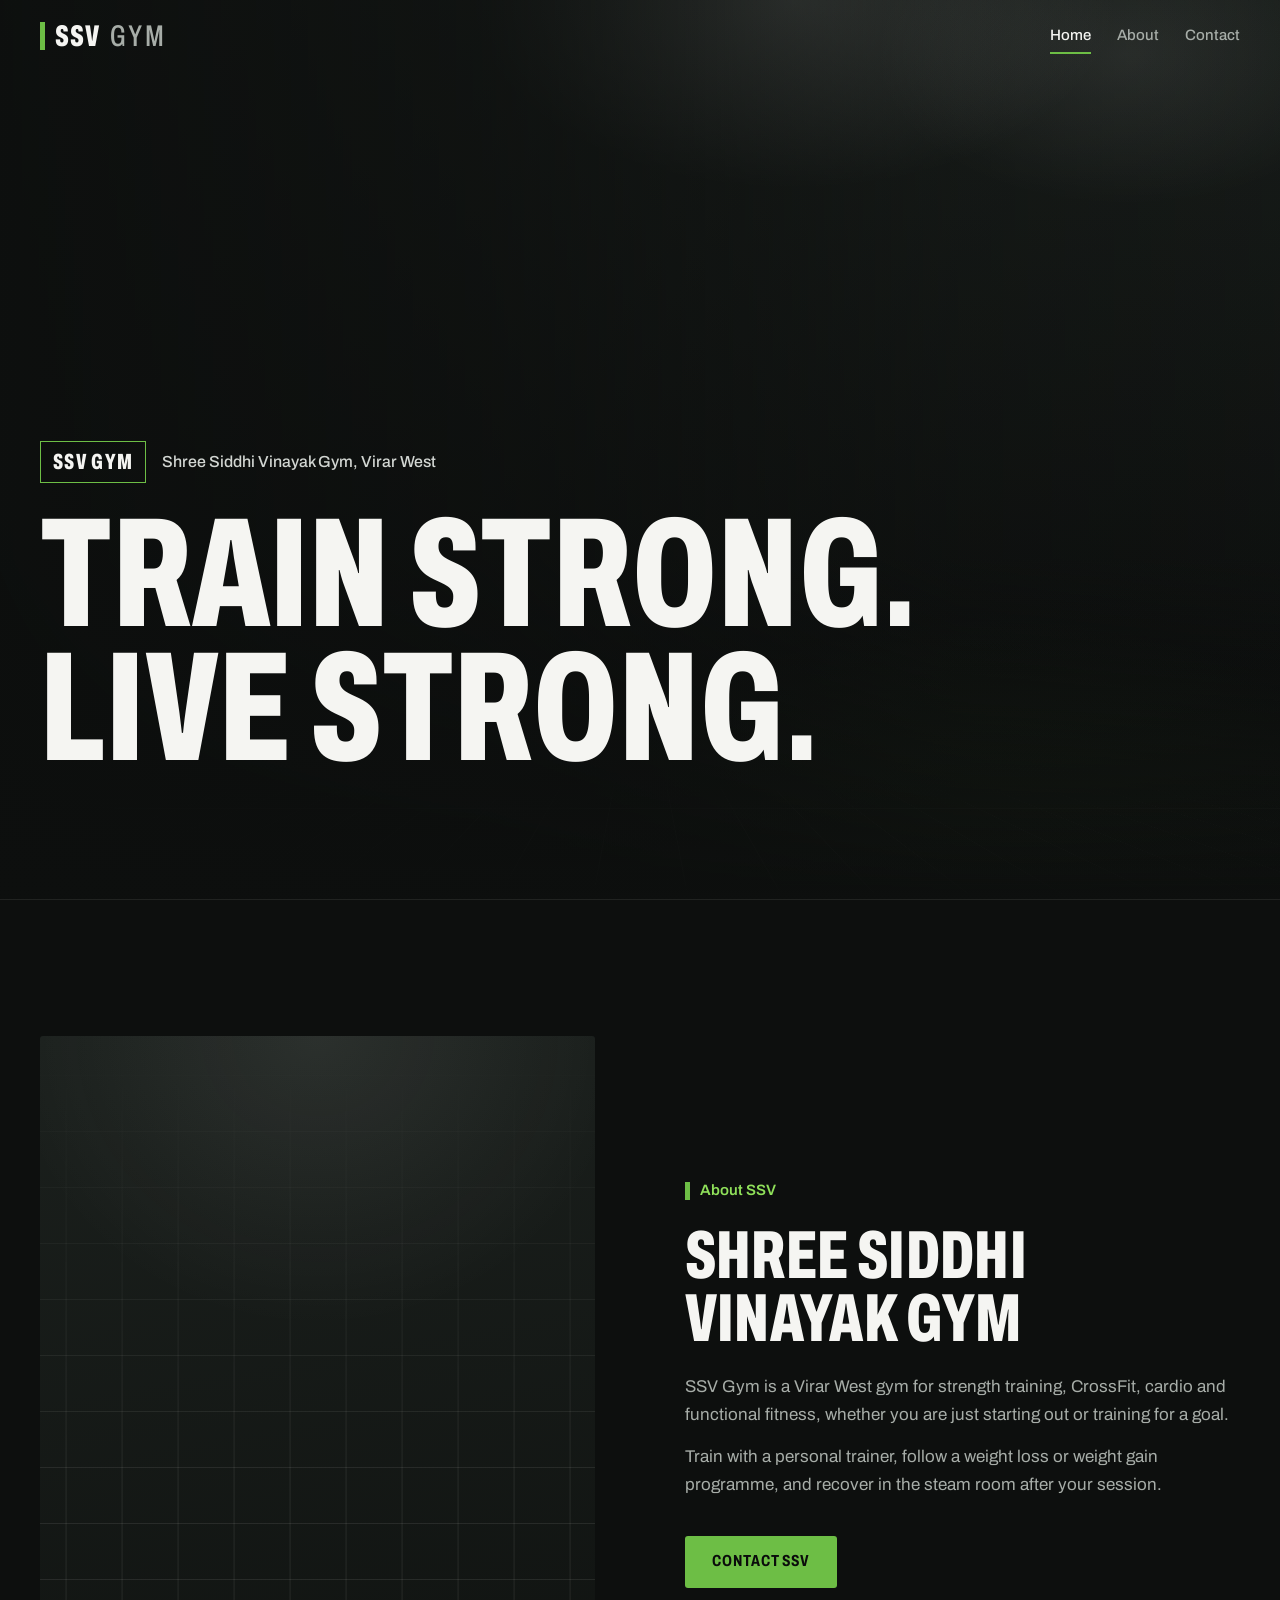
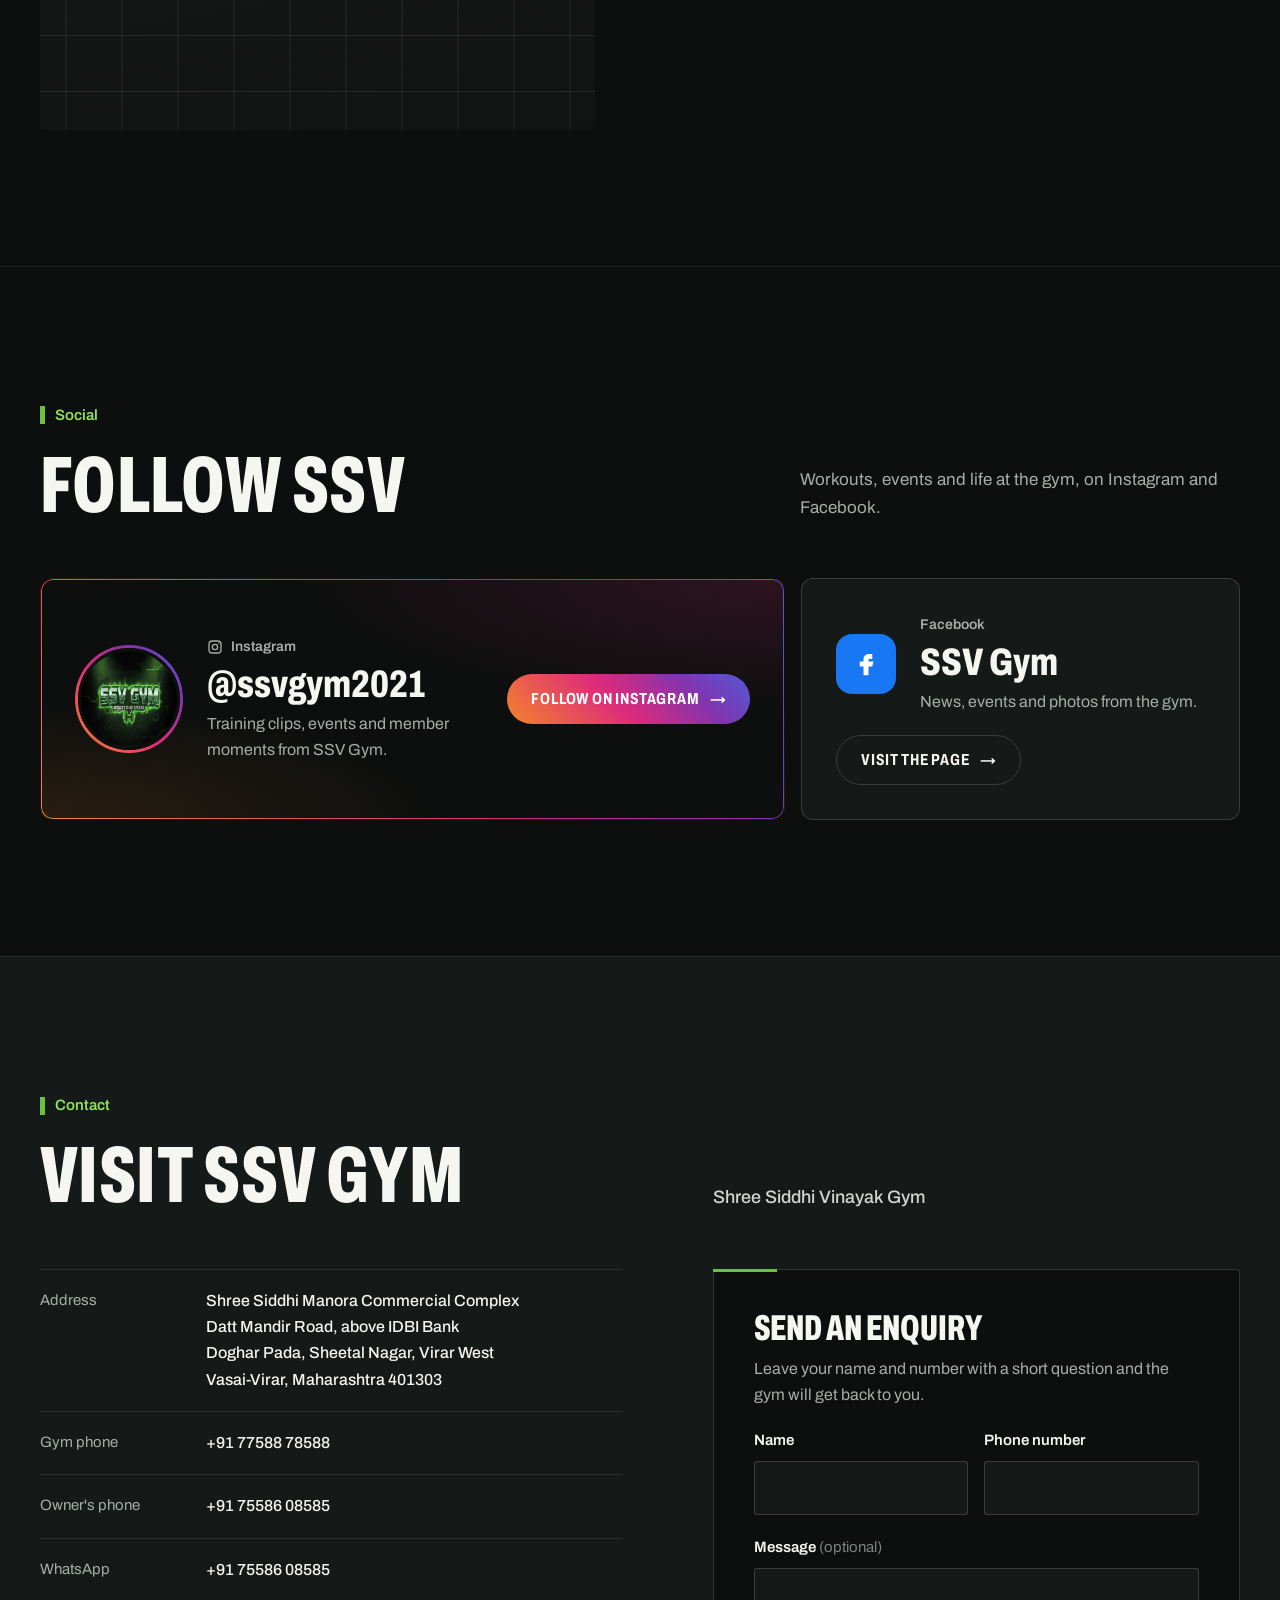
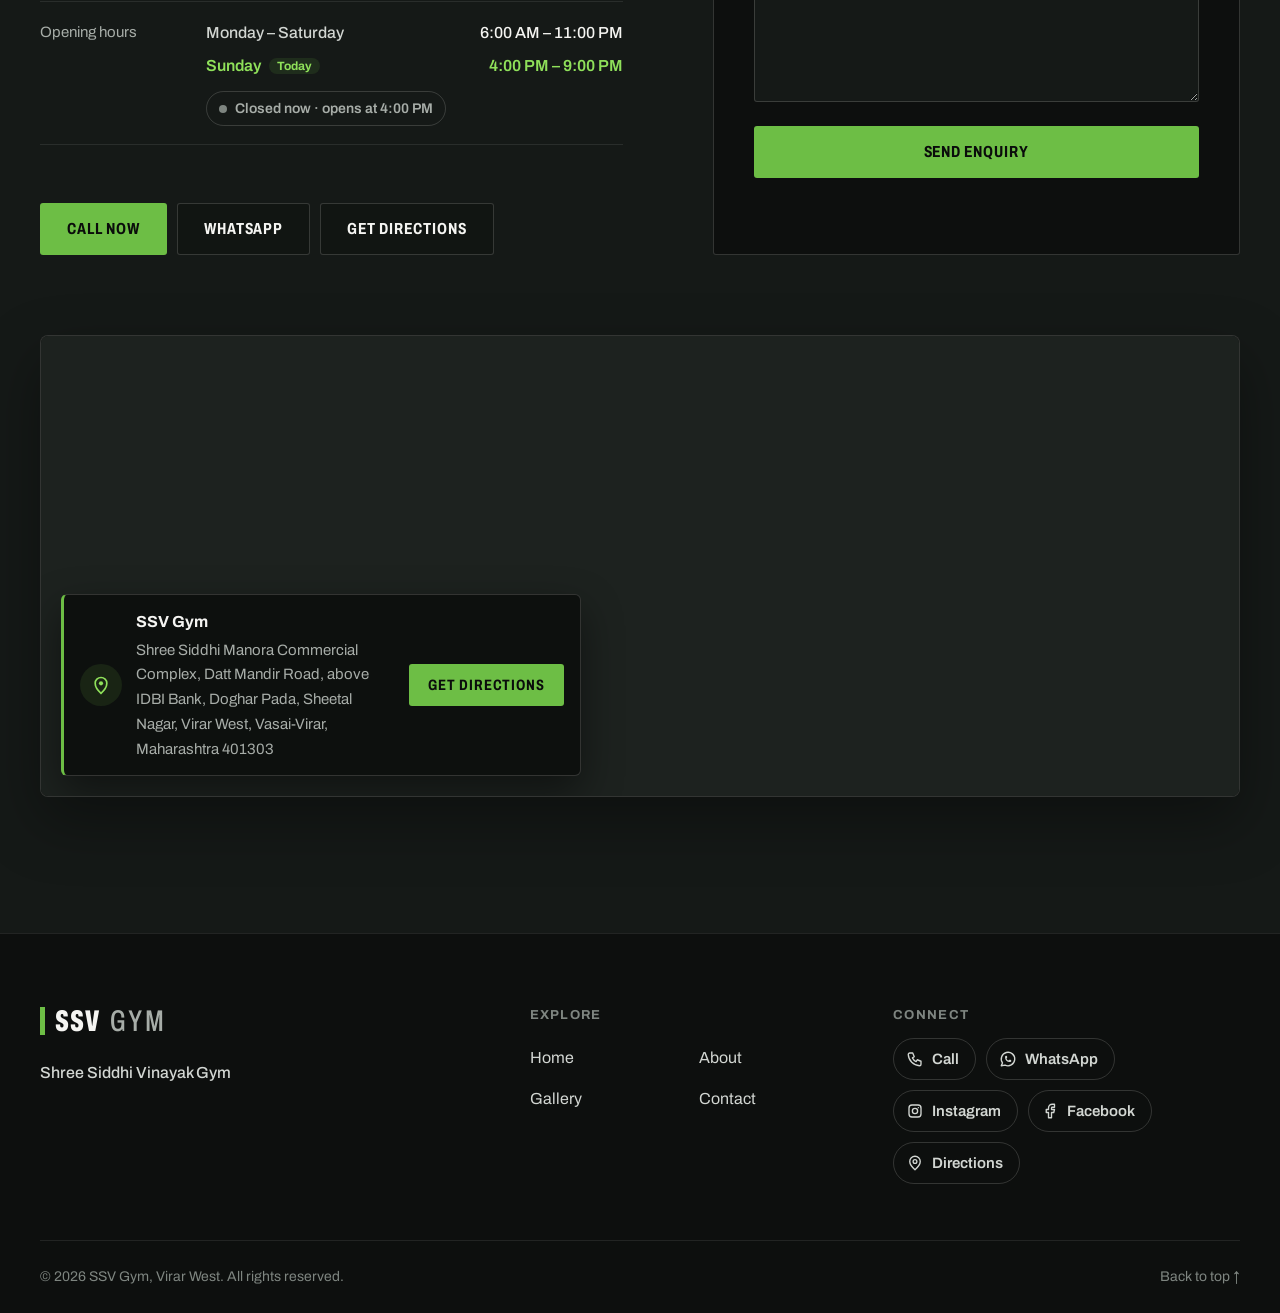
==== commit bc8ece4e: "seo changes" ====
--- a/index.html
+++ b/index.html
@@ -1,17 +1,19 @@
 <!DOCTYPE html>
-<html lang="en">
+<html lang="en-IN">
 <head>
   <meta charset="utf-8">
   <meta name="viewport" content="width=device-width, initial-scale=1, viewport-fit=cover">
-  <title>SSV Gym | Shree Siddhi Vinayak Gym, Virar West</title>
-  <meta name="description" content="SSV Gym (Shree Siddhi Vinayak Gym) in Virar West: gym floor, CrossFit and functional training, cardio, personal training, diet plans, weight loss and weight gain programmes, a steam room, and pool and carrom.">
+  <title>SSV Gym, Virar West | Gym, CrossFit &amp; Personal Training</title>
+  <meta name="description" content="SSV Gym (Shree Siddhi Vinayak Gym) in Virar West: gym floor, CrossFit, cardio, personal training, diet plans, a steam room, and pool and carrom.">
+  <meta name="robots" content="index, follow, max-image-preview:large">
+  <link rel="canonical" href="https://ssvgym.github.io/ssv-gym/">
   <meta name="theme-color" content="#0D0F0E">
 
-  <!-- Link previews (WhatsApp, Facebook). og:url and og:image must be the site's full address. -->
+  <!-- Link previews (WhatsApp, Facebook, X). og:url and og:image must be the site's full address. -->
   <meta property="og:type" content="website">
   <meta property="og:site_name" content="SSV Gym">
-  <meta property="og:title" content="SSV Gym | Shree Siddhi Vinayak Gym, Virar West">
-  <meta property="og:description" content="Gym, CrossFit, cardio, personal training, diet plans and steam room in Virar West. Call +91 77588 78588.">
+  <meta property="og:title" content="SSV Gym, Virar West | Gym, CrossFit &amp; Personal Training">
+  <meta property="og:description" content="Gym floor, CrossFit, cardio, personal training, diet plans and a steam room in Virar West. Call +91 77588 78588.">
   <meta property="og:locale" content="en_IN">
   <meta property="og:url" content="https://ssvgym.github.io/ssv-gym/">
   <meta property="og:image" content="https://ssvgym.github.io/ssv-gym/assets/favicon.jpg">
@@ -19,8 +21,9 @@
   <meta property="og:image:alt" content="SSV Gym logo">
   <meta name="twitter:card" content="summary">
 
-  <!-- Browser tab icon: the SSV logo at assets/favicon.jpg (square, at least 192 x 192 px). -->
+  <!-- Browser tab and home-screen icon: the SSV logo at assets/favicon.jpg (square, at least 192 x 192 px). -->
   <link rel="icon" href="assets/favicon.jpg" type="image/jpeg">
+  <link rel="apple-touch-icon" href="assets/favicon.jpg">
   <link rel="preconnect" href="https://fonts.googleapis.com">
   <link rel="preconnect" href="https://fonts.gstatic.com" crossorigin>
   <link rel="preconnect" href="https://script.google.com">
@@ -28,19 +31,21 @@
   <link rel="preconnect" href="https://res.cloudinary.com">
   <link rel="stylesheet" href="https://fonts.googleapis.com/css2?family=Archivo:wdth,wght@62..125,400..800&display=swap">
   <!-- ?v= makes browsers load the new file after an update. Change it whenever you edit a CSS or JS file. -->
-  <link rel="stylesheet" href="css/style.css?v=1.6.1">
+  <link rel="stylesheet" href="css/style.css?v=1.6.2">
   <script>document.documentElement.classList.add('js');</script>
 
-  <!-- Business details for Google. Updated from the sheet when the page loads. -->
+  <!-- Business details for Google, matching the Google Business Profile. Updated from the sheet when the page loads. No ratings on purpose. -->
   <script type="application/ld+json" id="ld-business">
   {
     "@context": "https://schema.org",
     "@type": "ExerciseGym",
+    "@id": "https://ssvgym.github.io/ssv-gym/#gym",
     "name": "SSV Gym",
     "alternateName": "Shree Siddhi Vinayak Gym",
-    "description": "Gym floor, CrossFit and functional training, cardio, personal training, diet plans, weight loss and weight gain programmes, and a steam room in Virar West.",
+    "description": "SSV Gym (Shree Siddhi Vinayak Gym) in Virar West: gym floor, CrossFit, cardio, personal training, diet plans, a steam room, and pool and carrom.",
     "url": "https://ssvgym.github.io/ssv-gym/",
     "logo": "https://ssvgym.github.io/ssv-gym/assets/favicon.jpg",
+    "image": "https://ssvgym.github.io/ssv-gym/assets/favicon.jpg",
     "telephone": "+917758878588",
     "address": {
       "@type": "PostalAddress",
@@ -104,15 +109,15 @@
   </header>
 
   <main id="main">
-    <!-- HERO -->
+    <!-- HERO: the gym's name and place are the page's one H1; the slogan is display text -->
     <section class="hero" id="home" aria-labelledby="hero-title">
       <div class="hero__media media" id="hero-media" data-label="Hero photo"></div>
       <div class="hero__shade" aria-hidden="true"></div>
       <div class="container hero__inner">
-        <h1 class="hero__title" id="hero-title">
-          <span class="hero__brand"><b data-g="gym_name">SSV Gym</b><span data-g="full_name">Shree Siddhi Vinayak Gym</span></span>
-          <span class="hero__heading" id="hero-heading"><span class="hero__line">Train strong.</span><span class="hero__line">Live strong.</span></span>
-        </h1>
+        <div class="hero__title">
+          <h1 class="hero__brand" id="hero-title"><b data-g="gym_name">SSV Gym</b><span><span data-g="full_name">Shree Siddhi Vinayak Gym</span>, Virar West</span></h1>
+          <p class="hero__heading" id="hero-heading"><span class="hero__line">Train strong.</span><span class="hero__line">Live strong.</span></p>
+        </div>
         <p class="hero__sub" data-g="hero_subtitle" data-optional>Strength, CrossFit and cardio under one roof in Virar West, with personal training and a steam room for recovery.</p>
         <div class="hero__actions">
           <a class="btn btn--primary" href="#facilities" data-requires="facilities">View facilities</a>
@@ -243,7 +248,40 @@
       </div>
     </section>
 
-    <!-- REVIEWS: the Google rating and Google reviews, and reviews written on this website -->
+    <!-- SOCIAL: Instagram highlighted, Facebook beside it. Hidden when neither link is set (General tab). -->
+    <section class="section social" id="social" aria-labelledby="social-title">
+      <div class="container">
+        <header class="section-head section-head--split reveal">
+          <div>
+            <p class="section-label">Social</p>
+            <h2 id="social-title">Follow SSV</h2>
+          </div>
+          <p class="section-head__lead">Workouts, events and life at the gym, on Instagram and Facebook.</p>
+        </header>
+        <div class="social__grid reveal" id="social-grid">
+          <a class="social-card social-card--instagram" id="social-instagram" href="https://www.instagram.com/ssvgym2021/" target="_blank" rel="noopener">
+            <span class="social-card__avatar" aria-hidden="true"><span>SSV</span><img src="assets/favicon.jpg" alt="" width="108" height="108" loading="lazy" decoding="async"></span>
+            <span class="social-card__body">
+              <span class="social-card__network"><svg viewBox="0 0 24 24" aria-hidden="true"><rect x="3" y="3" width="18" height="18" rx="5"/><circle cx="12" cy="12" r="4"/><path d="M17.5 6.5v.01"/></svg>Instagram</span>
+              <strong class="social-card__handle" id="social-instagram-handle">@ssvgym2021</strong>
+              <span class="social-card__text">Training clips, events and member moments from SSV Gym.</span>
+            </span>
+            <span class="social-card__cta">Follow on Instagram <span aria-hidden="true">→</span></span>
+          </a>
+          <a class="social-card social-card--facebook" id="social-facebook" href="https://www.facebook.com/p/SSV-GYM-100069942823280/" target="_blank" rel="noopener">
+            <span class="social-card__icon" aria-hidden="true"><svg viewBox="0 0 24 24"><path d="M14 8h3V4h-3a4 4 0 0 0-4 4v2H7v4h3v7h4v-7h3l1-4h-4V8z"/></svg></span>
+            <span class="social-card__body">
+              <span class="social-card__network">Facebook</span>
+              <strong class="social-card__handle">SSV Gym</strong>
+              <span class="social-card__text">News, events and photos from the gym.</span>
+            </span>
+            <span class="social-card__cta">Visit the page <span aria-hidden="true">→</span></span>
+          </a>
+        </div>
+      </div>
+    </section>
+
+    <!-- REVIEWS: two scores (Google rating, average of reviews written here); each opens its reviews -->
     <section class="section reviews" id="reviews" aria-labelledby="reviews-title">
       <div class="container">
         <header class="section-head section-head--split reveal">
@@ -252,9 +290,17 @@
             <h2 id="reviews-title">What members say</h2>
           </div>
           <div class="reviews__aside">
-            <div class="reviews__summary" id="reviews-summary" hidden>
-              <strong class="reviews__avg" id="reviews-avg">0.0</strong>
-              <div><div id="reviews-avg-stars"></div><span class="reviews__count" id="reviews-count"></span></div>
+            <div class="scores" id="review-scores" role="tablist" aria-label="Choose reviews" hidden>
+              <button class="score" type="button" role="tab" data-tab="google" aria-selected="false" hidden>
+                <span class="score__source">Google</span>
+                <span class="score__row"><strong class="score__value" id="score-google">–</strong><span id="score-google-stars"></span></span>
+                <span class="score__count" id="score-google-count"></span>
+              </button>
+              <button class="score" type="button" role="tab" data-tab="site" aria-selected="false" hidden>
+                <span class="score__source">On this website</span>
+                <span class="score__row"><strong class="score__value" id="score-site">–</strong><span id="score-site-stars"></span></span>
+                <span class="score__count" id="score-site-count"></span>
+              </button>
             </div>
             <div class="reviews__actions">
               <a class="btn btn--primary btn--sm" id="google-reviews" href="#reviews" target="_blank" rel="noopener" hidden>See all reviews on Google</a>
@@ -262,10 +308,6 @@
             </div>
           </div>
         </header>
-        <div class="chips reviews__tabs" id="review-tabs" role="tablist" aria-label="Choose reviews" hidden>
-          <button class="chip" type="button" role="tab" data-tab="google" aria-selected="true">Google reviews</button>
-          <button class="chip" type="button" role="tab" data-tab="site" aria-selected="false">On this website</button>
-        </div>
         <p class="reviews__note" id="reviews-note" role="status" hidden></p>
         <div class="review-grid reveal" id="review-grid"></div>
         <div class="reviews__more" id="reviews-more" hidden>
@@ -293,8 +335,6 @@
               <div data-row="phone2"><dt>Owner's phone</dt><dd><a data-link="phone2" data-show="phone2" href="tel:+917558608585">+91 75586 08585</a></dd></div>
               <div data-row="whatsapp"><dt>WhatsApp</dt><dd><a data-link="whatsapp" data-show="whatsapp" href="https://wa.me/917558608585" target="_blank" rel="noopener">+91 75586 08585</a></dd></div>
               <div data-row="hours"><dt>Opening hours</dt><dd><ul class="hours" data-hours><li><span>Monday – Saturday</span><span>6:00 AM – 11:00 PM</span></li><li><span>Sunday</span><span>4:00 PM – 9:00 PM</span></li></ul><p class="hours__status" data-hours-status hidden></p></dd></div>
-              <div data-row="instagram"><dt>Instagram</dt><dd><a data-link="instagram" data-show="instagram" href="https://www.instagram.com/ssvgym2021/" target="_blank" rel="noopener">@ssvgym2021</a></dd></div>
-              <div data-row="facebook"><dt>Facebook</dt><dd><a data-link="facebook" data-show="facebook" href="https://www.facebook.com/p/SSV-GYM-100069942823280/" target="_blank" rel="noopener">SSV Gym on Facebook</a></dd></div>
             </dl>
             <div class="contact__actions">
               <a class="btn btn--primary" data-link="phone" href="tel:+917758878588">Call now</a>
@@ -306,8 +346,10 @@
             <form class="enquiry" id="enquiry-form" novalidate>
               <h3>Send an enquiry</h3>
               <p class="enquiry__intro">Leave your name and number with a short question and the gym will get back to you.</p>
-              <div class="field"><label for="enq-name">Name</label><input id="enq-name" name="name" type="text" autocomplete="name" maxlength="80" required></div>
-              <div class="field"><label for="enq-phone">Phone number</label><input id="enq-phone" name="phone" type="tel" autocomplete="tel" inputmode="tel" maxlength="20" required></div>
+              <div class="enquiry__row">
+                <div class="field"><label for="enq-name">Name</label><input id="enq-name" name="name" type="text" autocomplete="name" maxlength="80" required></div>
+                <div class="field"><label for="enq-phone">Phone number</label><input id="enq-phone" name="phone" type="tel" autocomplete="tel" inputmode="tel" maxlength="20" required></div>
+              </div>
               <div class="field field--grow"><label for="enq-message">Message <span>(optional)</span></label><textarea id="enq-message" name="message" rows="4" maxlength="1000"></textarea></div>
               <div class="hp" aria-hidden="true"><label for="enq-website">Leave this empty</label><input id="enq-website" name="website" type="text" tabindex="-1" autocomplete="off"></div>
               <button class="btn btn--primary btn--block" type="submit">Send enquiry</button>
@@ -340,7 +382,7 @@
           <li><a href="#facilities">Facilities</a></li>
           <li><a href="#membership">Membership</a></li>
           <li><a href="#trainers">Trainers</a></li>
-          <li><a href="#gallery">Gallery</a></li>
+          <li><a href="gallery.html">Gallery</a></li>
           <li><a href="#reviews">Reviews</a></li>
           <li><a href="#contact">Contact</a></li>
         </ul>
@@ -357,7 +399,7 @@
       </div>
     </div>
     <div class="container footer__bottom">
-      <p>&copy; <span id="year">2026</span> SSV Gym. All rights reserved.</p>
+      <p>&copy; <span id="year">2026</span> SSV Gym, Virar West. All rights reserved.</p>
       <a href="#home">Back to top ↑</a>
     </div>
   </footer>
@@ -431,10 +473,10 @@
 
   <noscript><p class="noscript">JavaScript is turned off, so some content can't load. Call the gym on +91 77588 78588.</p></noscript>
 
-  <script src="js/config.js?v=1.6.1"></script>
-  <script src="js/utils.js?v=1.6.1"></script>
-  <script src="js/api.js?v=1.6.1"></script>
-  <script src="js/gallery.js?v=1.6.1"></script>
-  <script src="js/main.js?v=1.6.1"></script>
+  <script src="js/config.js?v=1.6.2"></script>
+  <script src="js/utils.js?v=1.6.2"></script>
+  <script src="js/api.js?v=1.6.2"></script>
+  <script src="js/gallery.js?v=1.6.2"></script>
+  <script src="js/main.js?v=1.6.2"></script>
 </body>
 </html>
--- a/css/style.css
+++ b/css/style.css
@@ -1,5 +1,5 @@
 /* ==========================================================================
-   SSV GYM — WEBSITE STYLES                                           v1.6.1
+   SSV GYM — WEBSITE STYLES                                           v1.6.2
    Palette taken from the gym itself: rubber floor black, charcoal panels,
    machine-frame green (accent only), chalk white. The 5px green bar used in
    the logo is the one recurring ornament. Grids echo the floor tiles.
@@ -23,6 +23,8 @@
   --error: #F0957F;
   --scroll: #343B37;
   --scroll-hover: #4A544E;
+  --instagram: linear-gradient(45deg, #F58529 0%, #DD2A7B 45%, #8134AF 75%, #515BD4 100%);
+  --facebook: #1877F2;
 
   --font: "Archivo", "Helvetica Neue", Arial, sans-serif;
   --font-narrow: "Archivo", "Arial Narrow", "Roboto Condensed", sans-serif;
@@ -87,7 +89,6 @@
 .text-link { padding-bottom: 3px; border-bottom: 1px solid var(--green); font-weight: 600; transition: color .2s; }
 .text-link:hover { color: var(--green-2); }
 
-
 /* ---------- image boxes & designed placeholders ---------- */
 .media { position: relative; overflow: hidden; background: radial-gradient(80% 60% at var(--ph-x, 50%) 0%, rgba(245, 245, 242, .08), transparent 70%), linear-gradient(170deg, #1B201D 0%, #101311 100%); }
 .media img { position: absolute; inset: 0; width: 100%; height: 100%; object-fit: cover; }
@@ -129,7 +130,7 @@
   .nav__cta { min-height: 54px; }
 }
 
-/* ---------- hero ---------- */
+/* ---------- hero: the gym's name and place are the page's H1; the slogan is display text ---------- */
 .hero { position: relative; isolation: isolate; display: flex; flex-direction: column; justify-content: flex-end; min-height: 640px; min-height: max(640px, 100svh); overflow: hidden; }
 .hero__media { position: absolute; inset: 0; z-index: -2; }
 .hero__shade { position: absolute; inset: 0; z-index: -1; background: linear-gradient(90deg, rgba(13, 15, 14, .94) 0%, rgba(13, 15, 14, .72) 38%, rgba(13, 15, 14, .25) 75%, rgba(13, 15, 14, .15) 100%), linear-gradient(0deg, var(--bg) 0%, rgba(13, 15, 14, 0) 38%); }
@@ -140,7 +141,7 @@
 .hero__title { display: flex; flex-direction: column; gap: 24px; }
 .hero__brand { display: flex; flex-wrap: wrap; align-items: center; gap: 10px 16px; color: var(--text-2); font-family: var(--font); font-stretch: 100%; font-size: 1rem; font-weight: 500; line-height: 1.2; letter-spacing: 0; text-transform: none; }
 .hero__brand b { padding: 7px 12px 6px; border: 1px solid var(--green); color: var(--text); font-family: var(--font-narrow); font-stretch: 62.5%; font-weight: 800; font-size: 1.375rem; letter-spacing: .06em; text-transform: uppercase; }
-.hero__heading { display: block; font-size: clamp(2.75rem, 13.5vw, 9.75rem); line-height: .86; }
+.hero__heading { display: block; font-family: var(--font-narrow); font-stretch: 62.5%; font-weight: 800; font-size: clamp(2.75rem, 13.5vw, 9.75rem); line-height: .86; letter-spacing: .005em; text-transform: uppercase; }
 .hero__line { display: block; }
 .hero__sub { max-width: 44ch; margin-top: 26px; color: var(--text-2); font-size: clamp(1.0625rem, 1.5vw, 1.25rem); }
 .hero__actions { display: flex; flex-wrap: wrap; gap: 12px; margin-top: 36px; }
@@ -333,7 +334,7 @@
 .chips { display: flex; flex-wrap: wrap; gap: 8px; }
 .chip { min-height: 42px; padding: 0 18px; border: 1px solid var(--line-2); border-radius: 999px; background: transparent; color: var(--muted); font-size: .9375rem; font-weight: 500; cursor: pointer; transition: color .2s, border-color .2s, background-color .2s; }
 .chip:hover { border-color: var(--muted-2); color: var(--text); }
-.chip[aria-pressed="true"], .chip[aria-selected="true"] { border-color: var(--green); background: var(--green); color: #0A0C0B; font-weight: 600; }
+.chip[aria-pressed="true"] { border-color: var(--green); background: var(--green); color: #0A0C0B; font-weight: 600; }
 .gallery__count { color: var(--muted-2); font-size: .9375rem; }
 .gallery__more { display: flex; flex-wrap: wrap; align-items: center; justify-content: space-between; gap: 14px 24px; margin-top: 28px; }
 .gallery-grid { display: grid; gap: 8px; grid-template-columns: repeat(2, 1fr); grid-auto-rows: 150px; grid-auto-flow: dense; }
@@ -388,6 +389,42 @@
 @media (min-width: 2000px) { .masonry { columns: 7; } }
 @media (min-width: 2400px) { .masonry { columns: 8; } }
 @media (hover: none) { .m-item .g-item__overlay { opacity: 1; } }
+
+/* ---------- social: Instagram highlighted, Facebook beside it ---------- */
+.social { border-top: 1px solid var(--line); }
+.social__grid { display: grid; gap: 16px; }
+.social-card { position: relative; isolation: isolate; display: grid; grid-template-columns: auto minmax(0, 1fr); align-items: center; gap: 20px 24px; padding: clamp(22px, 3vw, 34px); overflow: hidden; border: 1px solid var(--line-2); border-radius: 12px; background: var(--bg-2); transition: border-color .3s, transform .4s var(--ease); }
+.social-card:hover { transform: translateY(-3px); }
+.social-card__body { display: grid; gap: 6px; min-width: 0; }
+.social-card__network { display: inline-flex; align-items: center; gap: 8px; color: var(--muted); font-size: .875rem; font-weight: 600; }
+.social-card__network svg { width: 16px; height: 16px; fill: none; stroke: currentColor; stroke-width: 2; stroke-linecap: round; }
+.social-card__handle { overflow-wrap: anywhere; font-family: var(--font-narrow); font-stretch: 75%; font-size: clamp(1.75rem, 3vw, 2.5rem); font-weight: 800; line-height: 1.05; }
+.social-card__text { color: var(--muted); }
+.social-card__cta { grid-column: 1 / -1; justify-self: start; display: inline-flex; align-items: center; gap: 10px; min-height: 50px; padding: 0 24px; border-radius: 999px; font-family: var(--font-narrow); font-stretch: 75%; font-weight: 700; letter-spacing: .05em; text-transform: uppercase; white-space: nowrap; transition: filter .2s, border-color .2s, color .2s; }
+/* Instagram: the brand gradient on the border, the profile ring and the button */
+.social-card--instagram { border-color: transparent; background: radial-gradient(110% 90% at 100% 0%, rgba(221, 42, 123, .16), transparent 60%), radial-gradient(90% 80% at 0% 100%, rgba(245, 133, 41, .12), transparent 60%), var(--bg); }
+.social-card--instagram::before { content: ""; position: absolute; inset: 0; z-index: -1; padding: 1px; border-radius: inherit; background: var(--instagram); -webkit-mask: linear-gradient(#000 0 0) content-box, linear-gradient(#000 0 0); -webkit-mask-composite: xor; mask: linear-gradient(#000 0 0) content-box exclude, linear-gradient(#000 0 0); }
+.social-card__avatar { display: grid; width: clamp(80px, 9vw, 108px); aspect-ratio: 1; padding: 3px; border-radius: 50%; background: var(--instagram); }
+.social-card__avatar > span, .social-card__avatar img { grid-area: 1 / 1; width: 100%; height: 100%; border: 3px solid var(--bg); border-radius: 50%; }
+.social-card__avatar > span { display: grid; place-items: center; background: var(--bg-3); font-family: var(--font-narrow); font-stretch: 62.5%; font-size: 1.5rem; font-weight: 800; letter-spacing: .04em; }
+.social-card__avatar img { object-fit: cover; background: var(--bg); }
+.social-card--instagram .social-card__cta { background: var(--instagram); color: #fff; }
+.social-card--instagram:hover .social-card__cta { filter: brightness(1.12); }
+/* Facebook */
+.social-card--facebook:hover { border-color: rgba(24, 119, 242, .6); }
+.social-card__icon { display: grid; place-items: center; width: 60px; height: 60px; border-radius: 16px; background: var(--facebook); color: #fff; }
+.social-card__icon svg { width: 30px; height: 30px; fill: currentColor; }
+.social-card--facebook .social-card__cta { border: 1px solid var(--line-2); color: var(--text); }
+.social-card--facebook:hover .social-card__cta { border-color: var(--facebook); color: #fff; }
+@media (min-width: 900px) {
+  .social__grid { grid-template-columns: minmax(0, 1.7fr) minmax(0, 1fr); }
+  .social__grid.is-single { grid-template-columns: minmax(0, 1fr); }
+}
+@media (min-width: 1100px) {
+  .social-card--instagram { grid-template-columns: auto minmax(0, 1fr) auto; }
+  .social-card--instagram .social-card__cta { grid-column: auto; }
+}
+@media (max-width: 600px) { .social-card__cta { justify-self: stretch; justify-content: center; } }
 
 /* ---------- lightbox (photos and videos) ---------- */
 .lightbox { width: 100%; height: 100%; max-width: none; max-height: none; margin: 0; padding: 0; border: 0; background: rgba(8, 10, 9, .97); color: var(--text); }
@@ -417,15 +454,22 @@
   .lightbox__video { height: min(62vh, 720px); }
 }
 
-/* ---------- reviews: quotes on a rule, not cards ---------- */
-.reviews__aside { display: grid; gap: 18px; justify-items: start; }
-.reviews__summary { display: flex; align-items: center; gap: 16px; }
-.reviews__avg { font-family: var(--font-narrow); font-stretch: 62.5%; font-weight: 800; font-size: 4.25rem; line-height: .85; }
-.reviews__summary .review__stars svg { width: 18px; height: 18px; }
-.reviews__count { display: block; margin-top: 6px; color: var(--muted); font-size: .9375rem; }
+/* ---------- reviews: two scores (Google, this website) that switch the list; quotes on a rule ---------- */
+.reviews__aside { display: grid; gap: 16px; }
+.scores { display: grid; grid-template-columns: repeat(2, minmax(0, 1fr)); gap: 10px; }
+.scores.is-single { grid-template-columns: minmax(0, 1fr); max-width: 280px; }
+.score { display: grid; align-content: start; gap: 6px; min-width: 0; padding: 14px 16px 16px; border: 1px solid var(--line-2); border-radius: 8px; background: var(--bg-2); text-align: left; cursor: pointer; transition: border-color .2s, background-color .2s; }
+.score:hover { border-color: var(--muted-2); }
+.score[aria-selected="true"] { border-color: var(--green); background: linear-gradient(180deg, var(--green-soft), transparent), var(--bg-2); }
+.scores.is-single .score { border-color: var(--line-2); background: var(--bg-2); cursor: default; }
+.score__source { color: var(--muted); font-size: .8125rem; font-weight: 600; }
+.score__row { display: flex; flex-wrap: wrap; align-items: center; gap: 6px 12px; }
+.score__value { font-family: var(--font-narrow); font-stretch: 62.5%; font-size: 2.75rem; font-weight: 800; line-height: .9; }
+.score .review__stars svg { width: 15px; height: 15px; }
+.score__count { color: var(--muted); font-size: .875rem; }
 .reviews__actions { display: flex; flex-wrap: wrap; align-items: center; gap: 10px 12px; }
-.reviews__tabs { margin-bottom: 32px; }
 .reviews__note { margin-bottom: 28px; padding: 14px 18px; border-left: 3px solid var(--green); border-radius: 0 var(--radius) var(--radius) 0; background: var(--bg-2); color: var(--text-2); }
+.reviews__note a { color: var(--green-2); font-weight: 600; text-decoration: underline; text-underline-offset: 3px; }
 .reviews__empty { grid-column: 1 / -1; color: var(--muted); font-size: 1.0625rem; }
 .reviews__more { display: flex; flex-wrap: wrap; justify-content: center; gap: 12px; margin-top: 44px; }
 .review-grid { display: grid; gap: 40px; grid-template-columns: repeat(auto-fill, minmax(min(300px, 100%), 1fr)); }
@@ -523,6 +567,7 @@
 .enquiry::before { content: ""; position: absolute; left: -1px; top: -1px; width: 64px; height: 3px; background: var(--green); }
 .enquiry h3 { font-family: var(--font-narrow); font-stretch: 62.5%; font-weight: 800; font-size: 2.25rem; line-height: 1; text-transform: uppercase; }
 .enquiry__intro { margin-top: 10px; color: var(--muted); }
+.enquiry__row { display: grid; gap: 0 16px; }
 .field { display: grid; gap: 8px; margin-top: 20px; }
 .field label { font-size: .9375rem; font-weight: 600; }
 .field label span { color: var(--muted-2); font-weight: 400; }
@@ -541,11 +586,15 @@
   /* The name on the right sits exactly above the form. */
   .contact__head.section-head--split { grid-template-columns: minmax(0, 1.05fr) minmax(0, .95fr); column-gap: clamp(56px, 7vw, 96px); }
   .contact__grid { grid-template-columns: minmax(0, 1.05fr) minmax(0, .95fr); gap: clamp(56px, 7vw, 96px); }
-  /* The form is as tall as the details next to it; the message box takes any extra height. */
+  /* Both sides end at the same line: the buttons sit at the bottom of the details, and the
+     form (name and phone side by side) grows its message box when the details are taller. */
+  .contact__info { display: flex; flex-direction: column; }
+  .contact__actions { margin-top: auto; padding-top: 32px; }
   .contact__side { display: flex; flex-direction: column; }
   .enquiry { display: flex; flex: 1; flex-direction: column; }
+  .enquiry__row { grid-template-columns: repeat(2, minmax(0, 1fr)); }
   .enquiry .field--grow { display: flex; flex: 1; flex-direction: column; }
-  .enquiry .field--grow textarea { flex: 1; }
+  .enquiry .field--grow textarea { flex: 1; min-height: 100px; }
 }
 /* Phones: the details in one panel, short ones on a single line; Call across the top, two buttons under it. */
 @media (max-width: 600px) {
@@ -635,6 +684,7 @@
   .facility-extra { margin-top: 36px; }
   .event__body { padding: 20px 18px 22px; }
   .review-grid { gap: 32px; }
+  .score__value { font-size: 2.25rem; }
   .reviews__actions .btn { flex: 1 1 auto; }
   .site-header .btn--sm { padding: 0 14px; }
 }
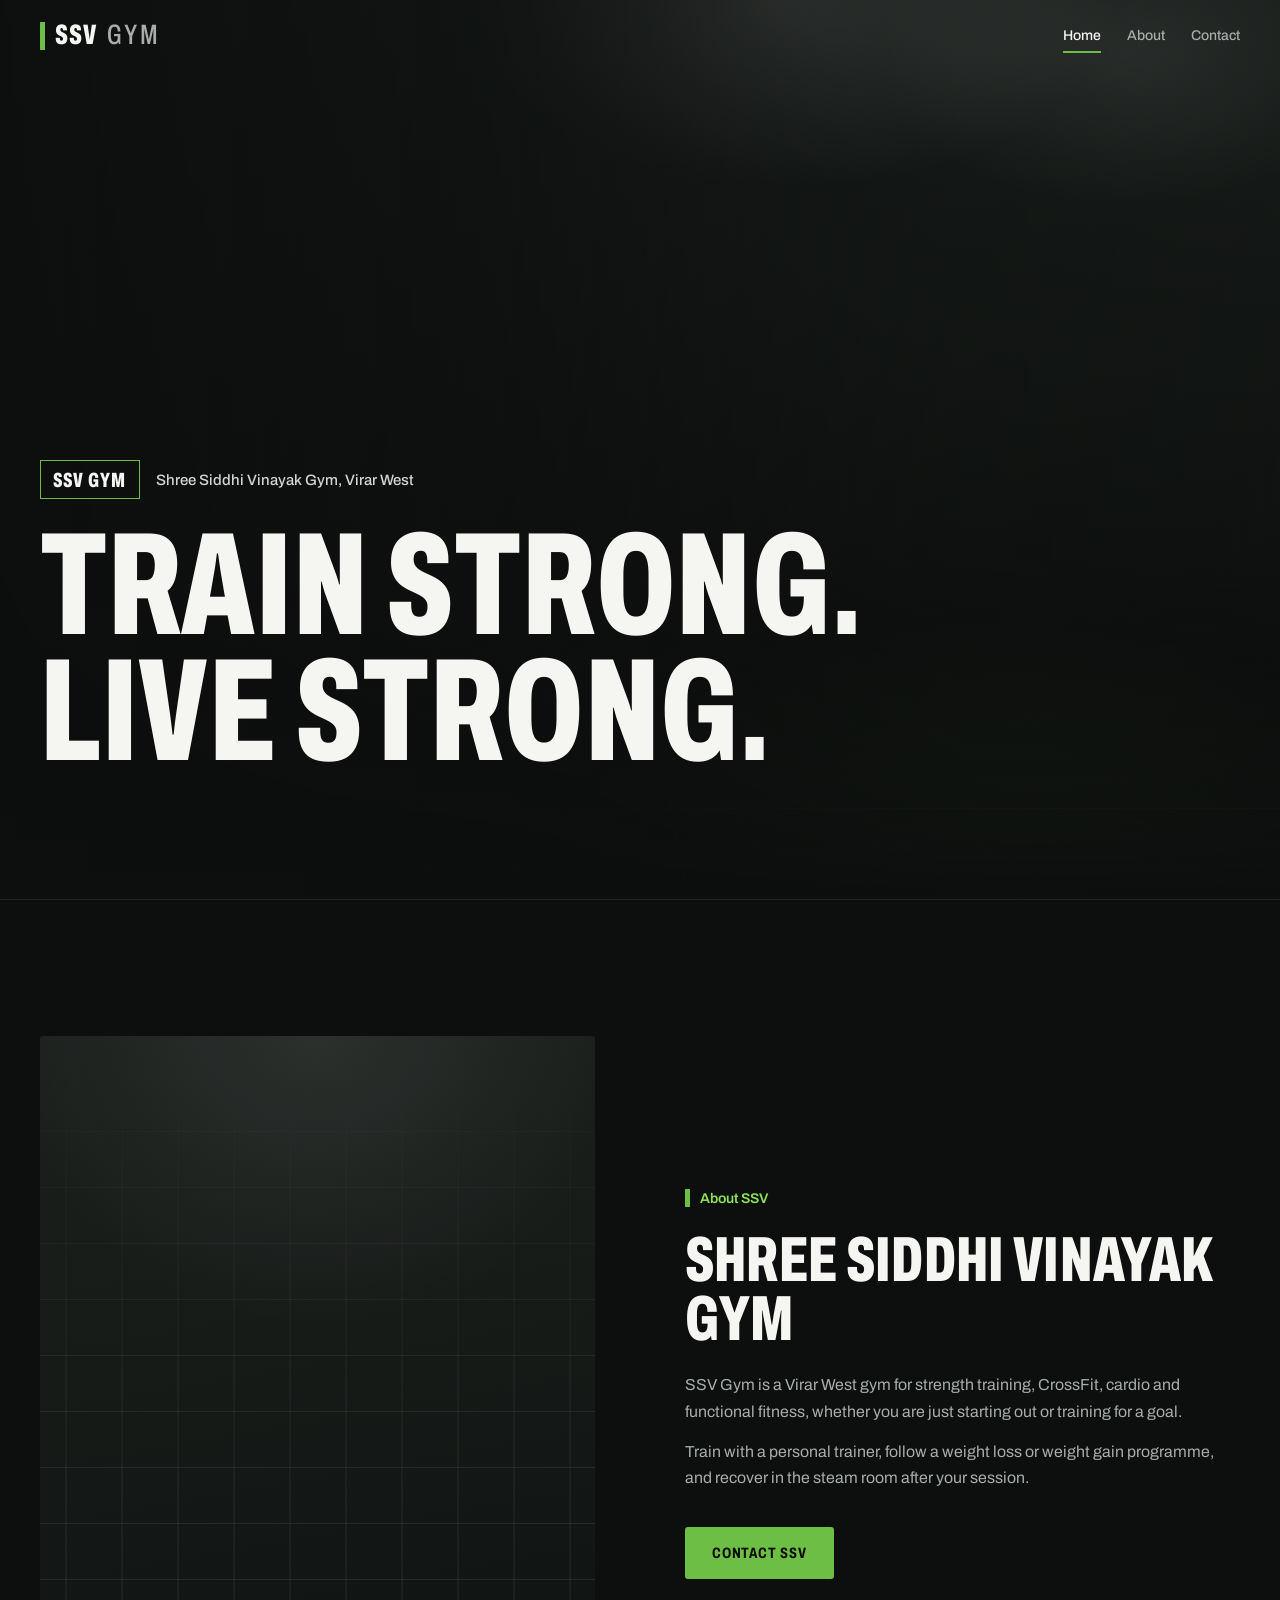
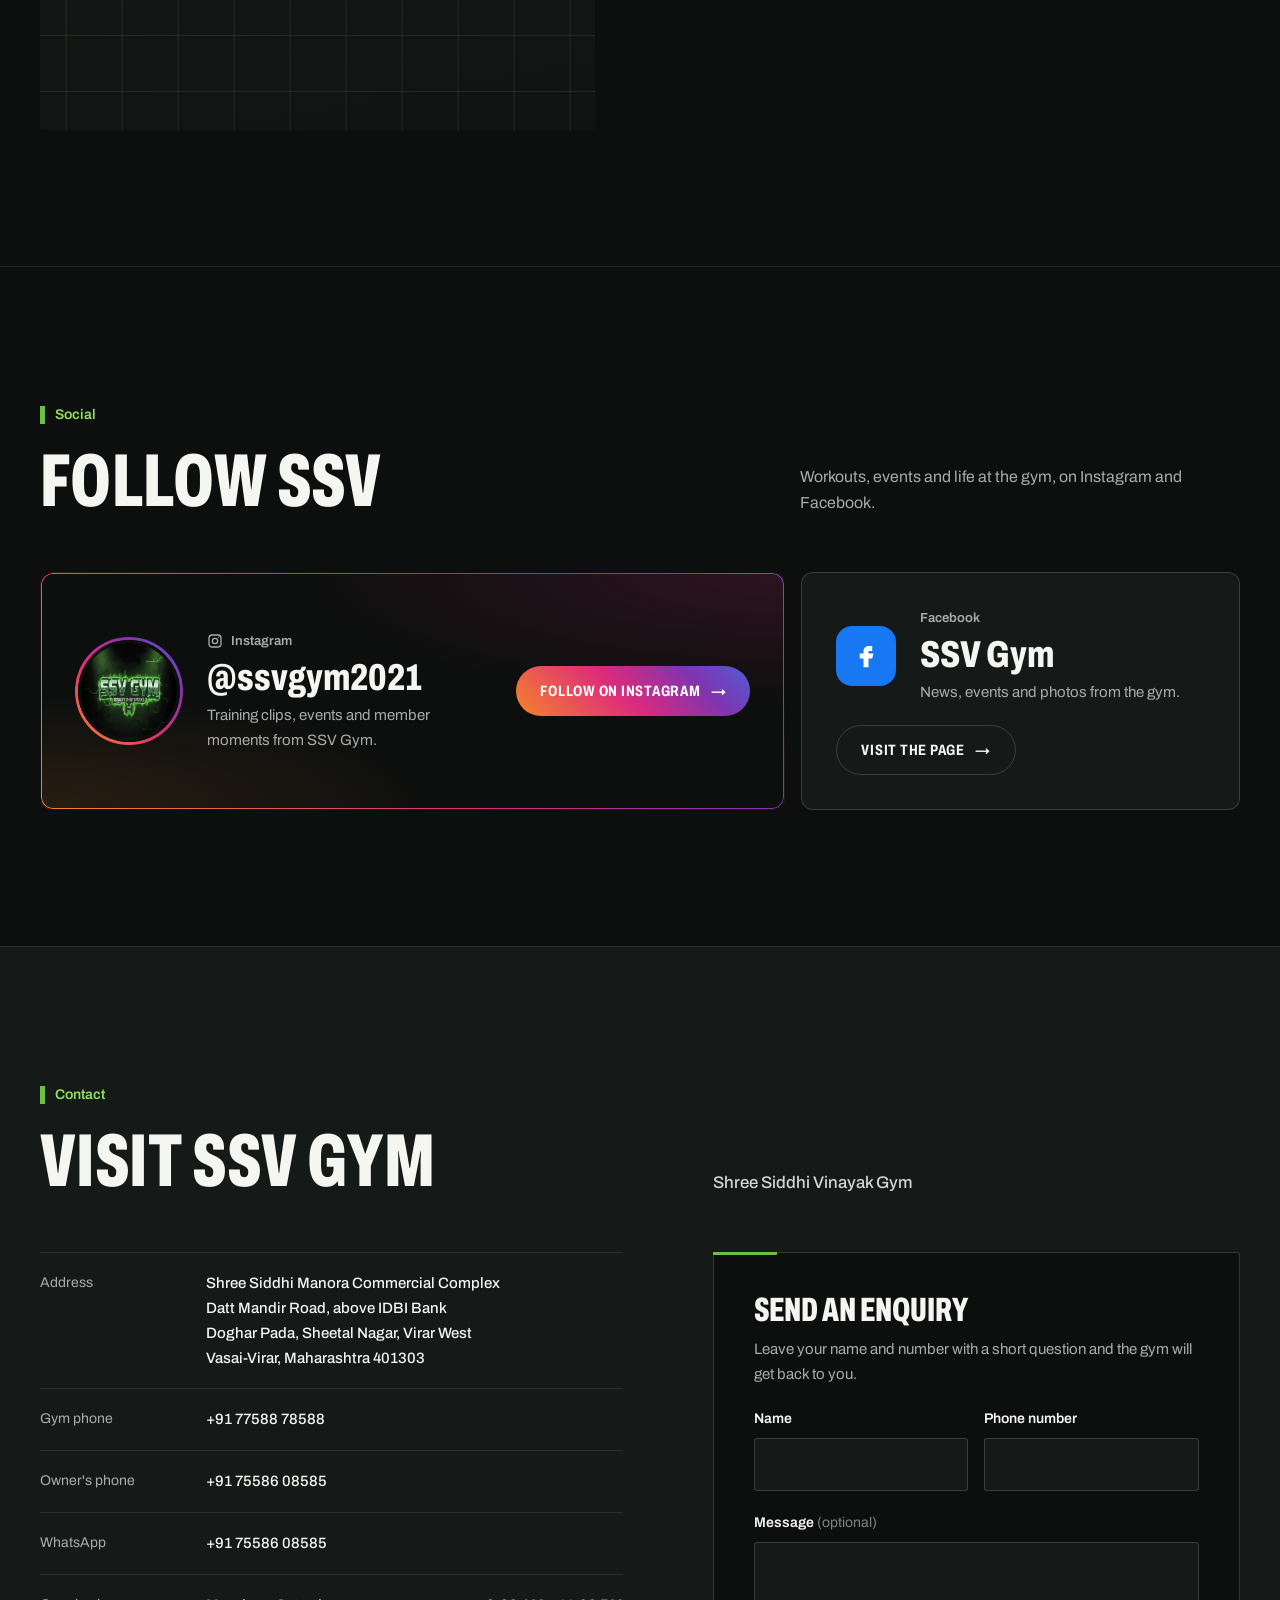
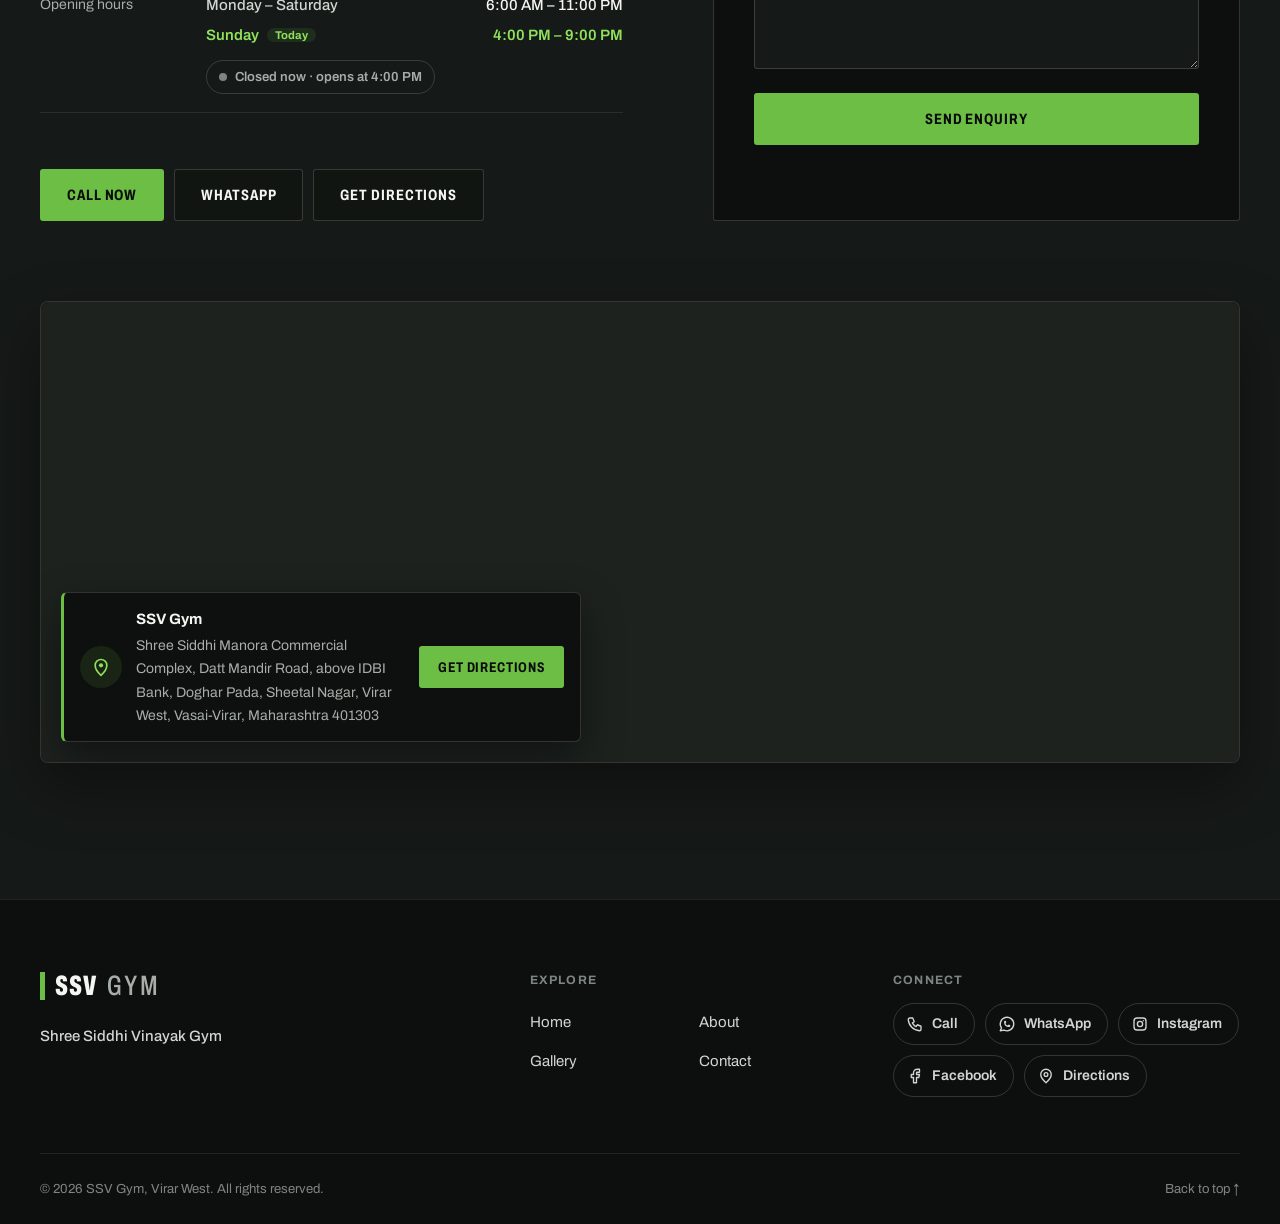
==== commit 6a82e991: "small font in mobile view" ====
--- a/index.html
+++ b/index.html
@@ -31,7 +31,7 @@
   <link rel="preconnect" href="https://res.cloudinary.com">
   <link rel="stylesheet" href="https://fonts.googleapis.com/css2?family=Archivo:wdth,wght@62..125,400..800&display=swap">
   <!-- ?v= makes browsers load the new file after an update. Change it whenever you edit a CSS or JS file. -->
-  <link rel="stylesheet" href="css/style.css?v=1.6.2">
+  <link rel="stylesheet" href="css/style.css?v=1.6.4">
   <script>document.documentElement.classList.add('js');</script>
 
   <!-- Business details for Google, matching the Google Business Profile. Updated from the sheet when the page loads. No ratings on purpose. -->
--- a/css/style.css
+++ b/css/style.css
@@ -1,5 +1,5 @@
 /* ==========================================================================
-   SSV GYM — WEBSITE STYLES                                           v1.6.2
+   SSV GYM — WEBSITE STYLES                                           v1.6.4
    Palette taken from the gym itself: rubber floor black, charcoal panels,
    machine-frame green (accent only), chalk white. The 5px green bar used in
    the logo is the one recurring ornament. Grids echo the floor tiles.
@@ -38,8 +38,11 @@
 
 /* ---------- base ---------- */
 *, *::before, *::after { box-sizing: border-box; }
-html { scroll-behavior: smooth; -webkit-text-size-adjust: 100%; scrollbar-color: var(--scroll) var(--bg); scrollbar-width: thin; }
+html { scroll-behavior: smooth; -webkit-text-size-adjust: 100%; scrollbar-color: var(--scroll) var(--bg); scrollbar-width: thin; font-size: 15px; }
 body { margin: 0; background: var(--bg); color: var(--text); font: 400 1rem/1.65 var(--font); -webkit-font-smoothing: antialiased; }
+@media (max-width: 760px) {
+  html { font-size: 13.25px; }
+}
 img, svg { display: block; max-width: 100%; }
 a { color: inherit; text-decoration: none; }
 h1, h2, h3, h4, p, ul, dl, dd, figure, blockquote { margin: 0; }
@@ -604,8 +607,18 @@
   .contact__list > div:not([hidden]) ~ div:not([hidden]) { border-top: 1px solid var(--line); }
   .contact__list dt { flex: none; font-size: .875rem; }
   .contact__list dd { text-align: right; }
-  .contact__list > [data-row="address"], .contact__list > [data-row="hours"] { display: grid; gap: 8px; }
-  .contact__list > [data-row="address"] dd, .contact__list > [data-row="hours"] dd { text-align: left; }
+  /* Long rows: label on its own line so the address/hours can use the full width. */
+  .contact__list > [data-row="address"],
+  .contact__list > [data-row="hours"] {
+    display: grid;
+    grid-template-columns: minmax(0, 1fr);
+    justify-content: start;
+    align-items: start;
+    gap: 8px;
+  }
+  .contact__list > [data-row="address"] dd,
+  .contact__list > [data-row="hours"] dd { width: 100%; text-align: left; }
+  .contact__list > [data-row="hours"] .hours { max-width: none; }
   .contact__actions { display: grid; grid-template-columns: 1fr 1fr; margin-top: 20px; }
   .contact__actions .btn { padding: 0 12px; }
   .contact__actions .btn:first-child { grid-column: 1 / -1; }
@@ -669,11 +682,22 @@
   .mobile-bar .btn { min-height: 48px; }
   body.has-mobile-bar { padding-bottom: calc(70px + env(safe-area-inset-bottom)); }
   .nav-open .mobile-bar, .lb-open .mobile-bar, .dialog-open .mobile-bar { display: none; }
+  .nav__link { font-size: 2rem; }
+  .hero__heading { font-size: clamp(2.45rem, 11.4vw, 9.75rem); }
+  .section-head h2 { font-size: clamp(2.4rem, 5.6vw, 5rem); }
+  .about__body h2 { font-size: clamp(2.2rem, 4.8vw, 4.25rem); }
+  .gpage__title { font-size: clamp(2.6rem, 8vw, 6.5rem); }
+  .stat__value { font-size: clamp(2.4rem, 4.4vw, 4rem); }
+  .facility-card__title { font-size: clamp(2rem, 3.2vw, 3.25rem); }
+  .plan__price { font-size: clamp(2.65rem, 4vw, 3.75rem); }
+  .services__title { font-size: clamp(1.8rem, 3.2vw, 2.75rem); }
+  .service__price { font-size: clamp(2.2rem, 3.2vw, 3.25rem); }
 }
 
 /* ---------- phones: tighter spacing, full-width buttons ---------- */
 @media (max-width: 600px) {
   .hero__inner { padding-top: calc(var(--header-h) + 40px); }
+  .hero__heading { font-size: clamp(2.45rem, 11vw, 9.75rem); }
   .hero__actions .btn { flex: 1 1 100%; }
   .hero__sub { margin-top: 20px; }
   .facility-strip { min-height: 56px; font-size: .9375rem; }
